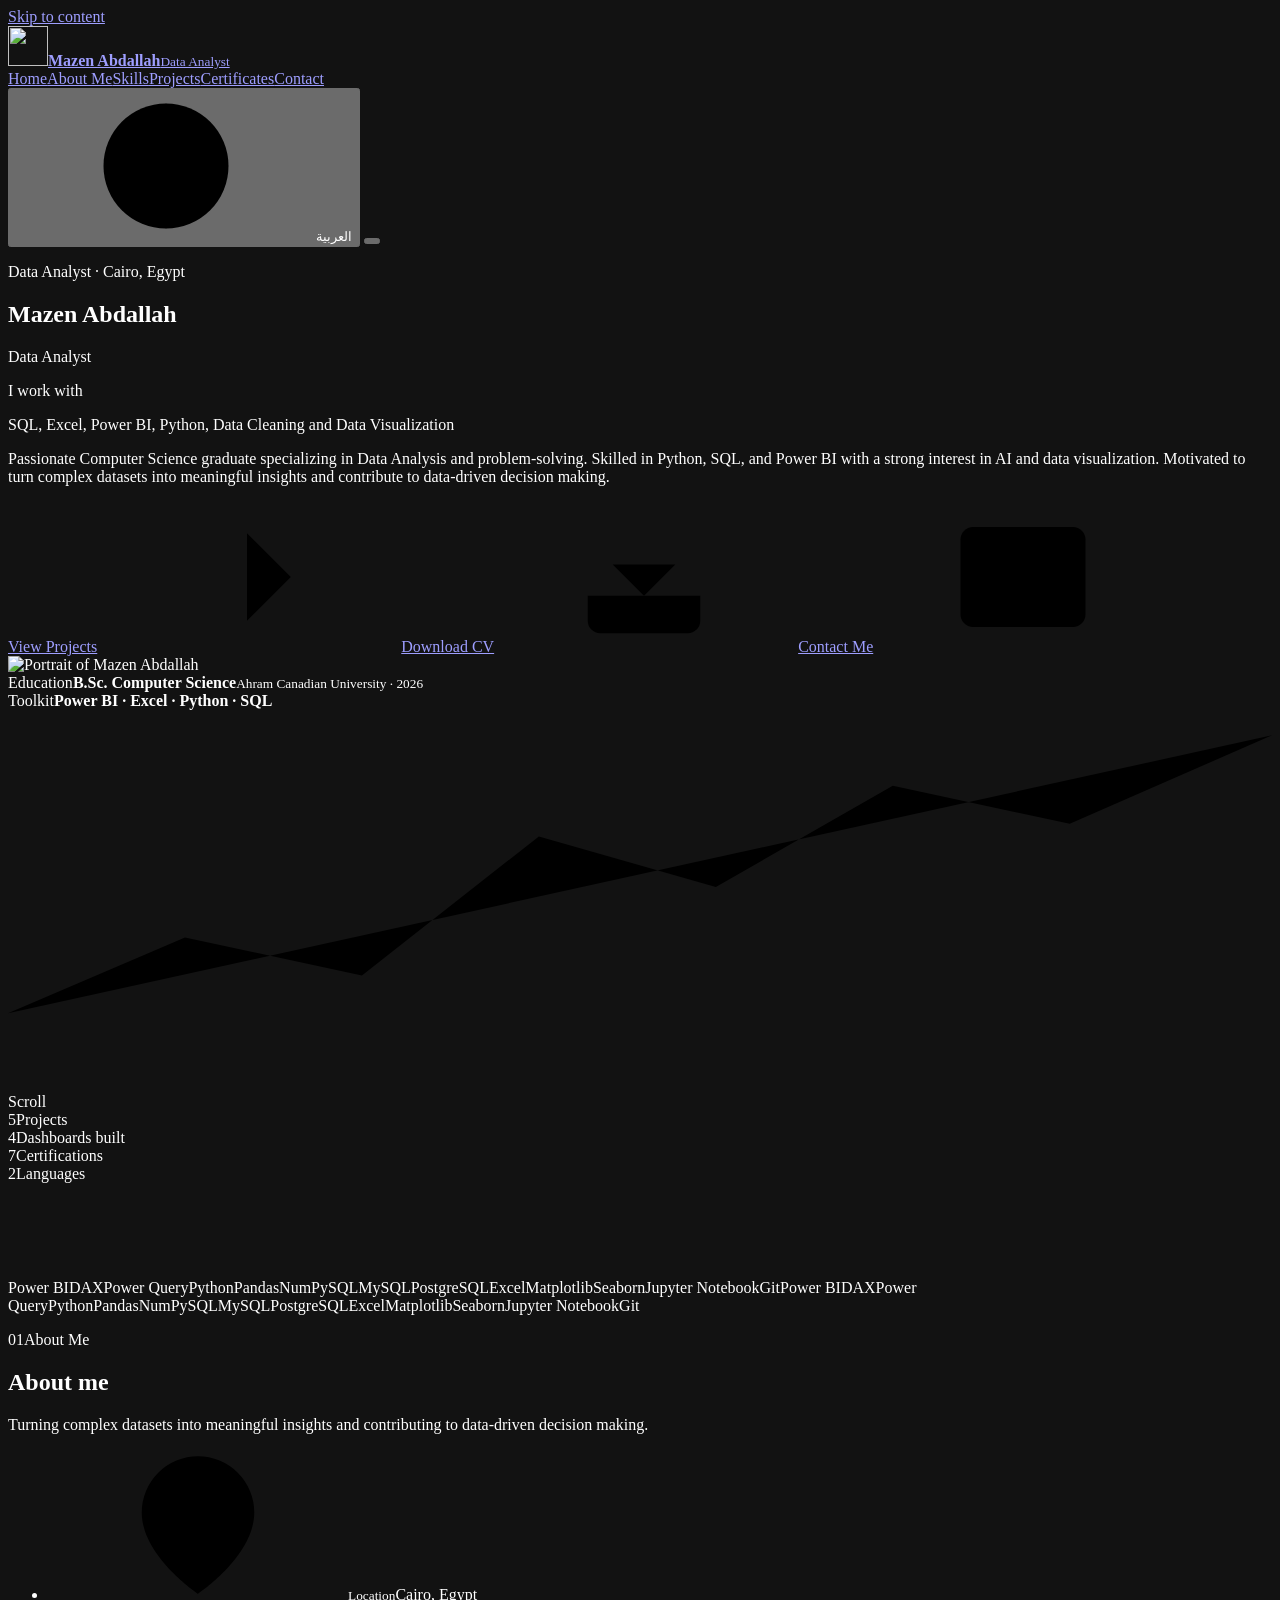
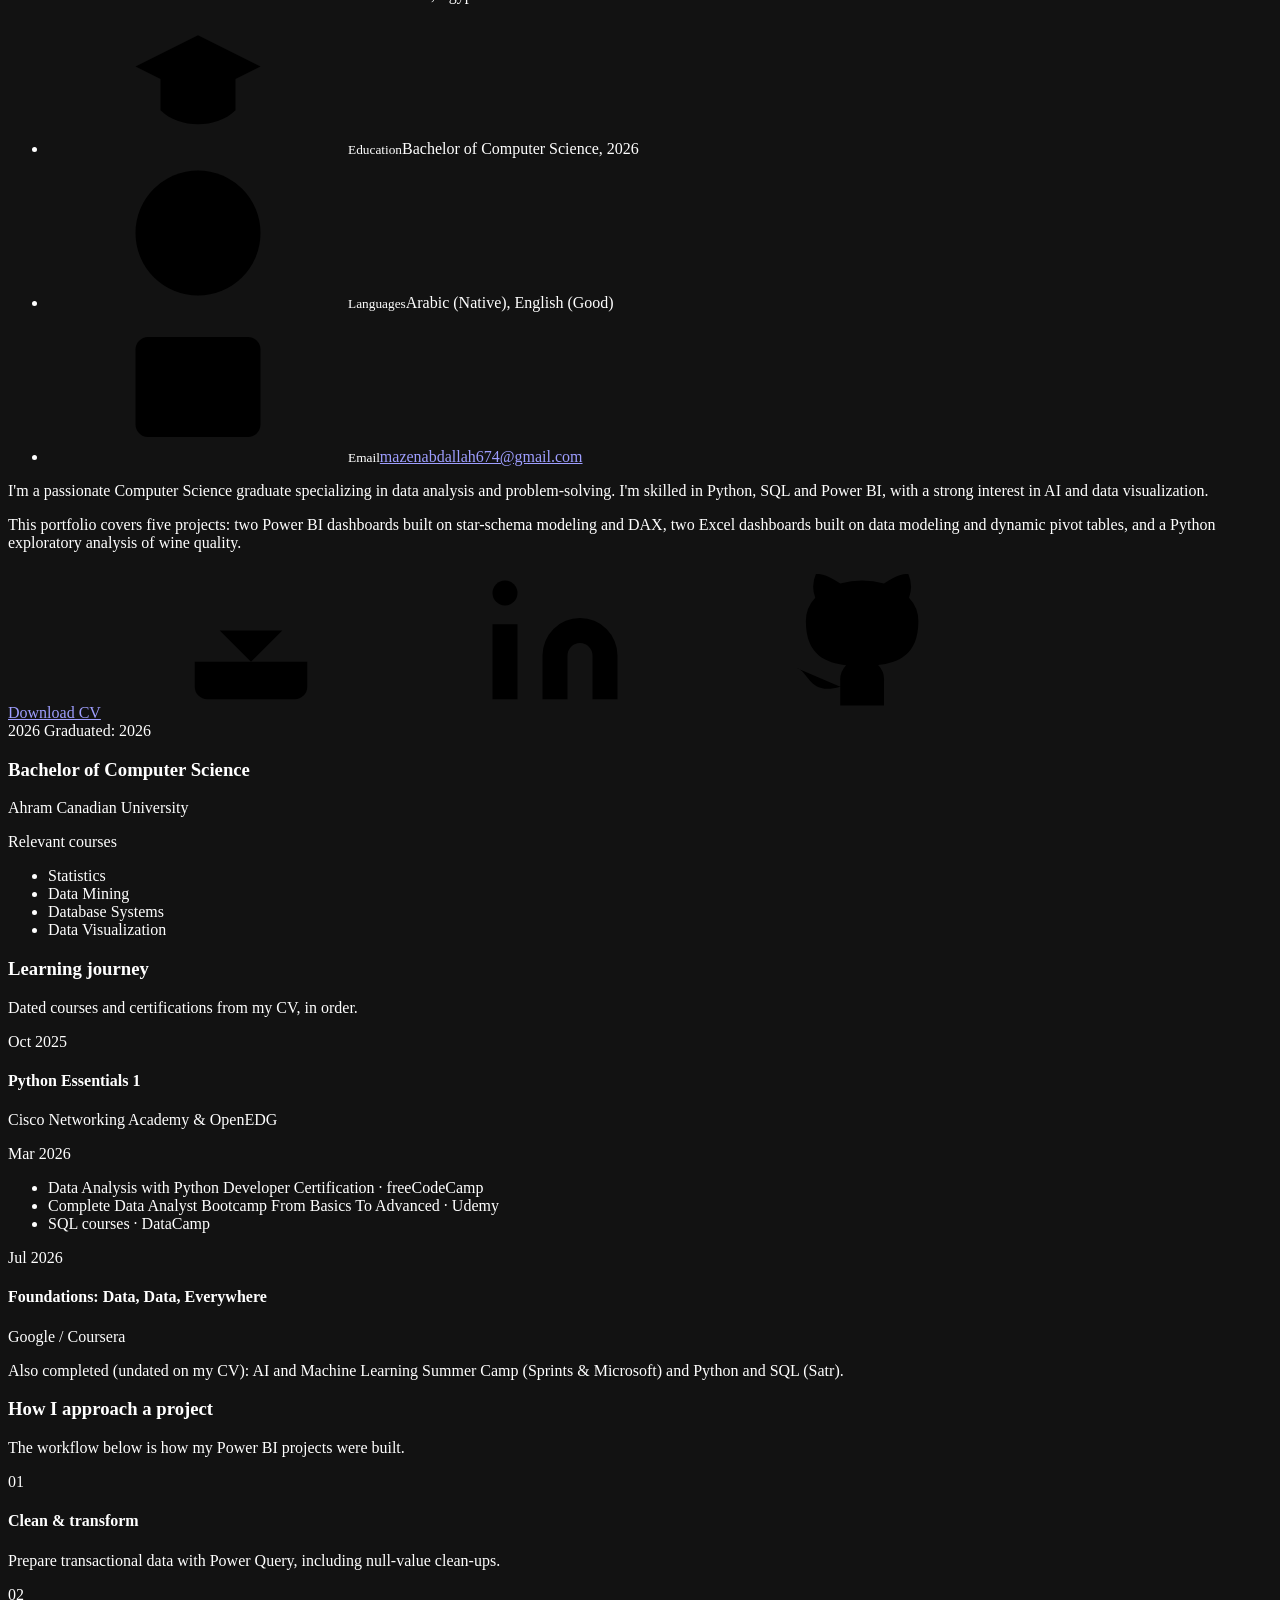
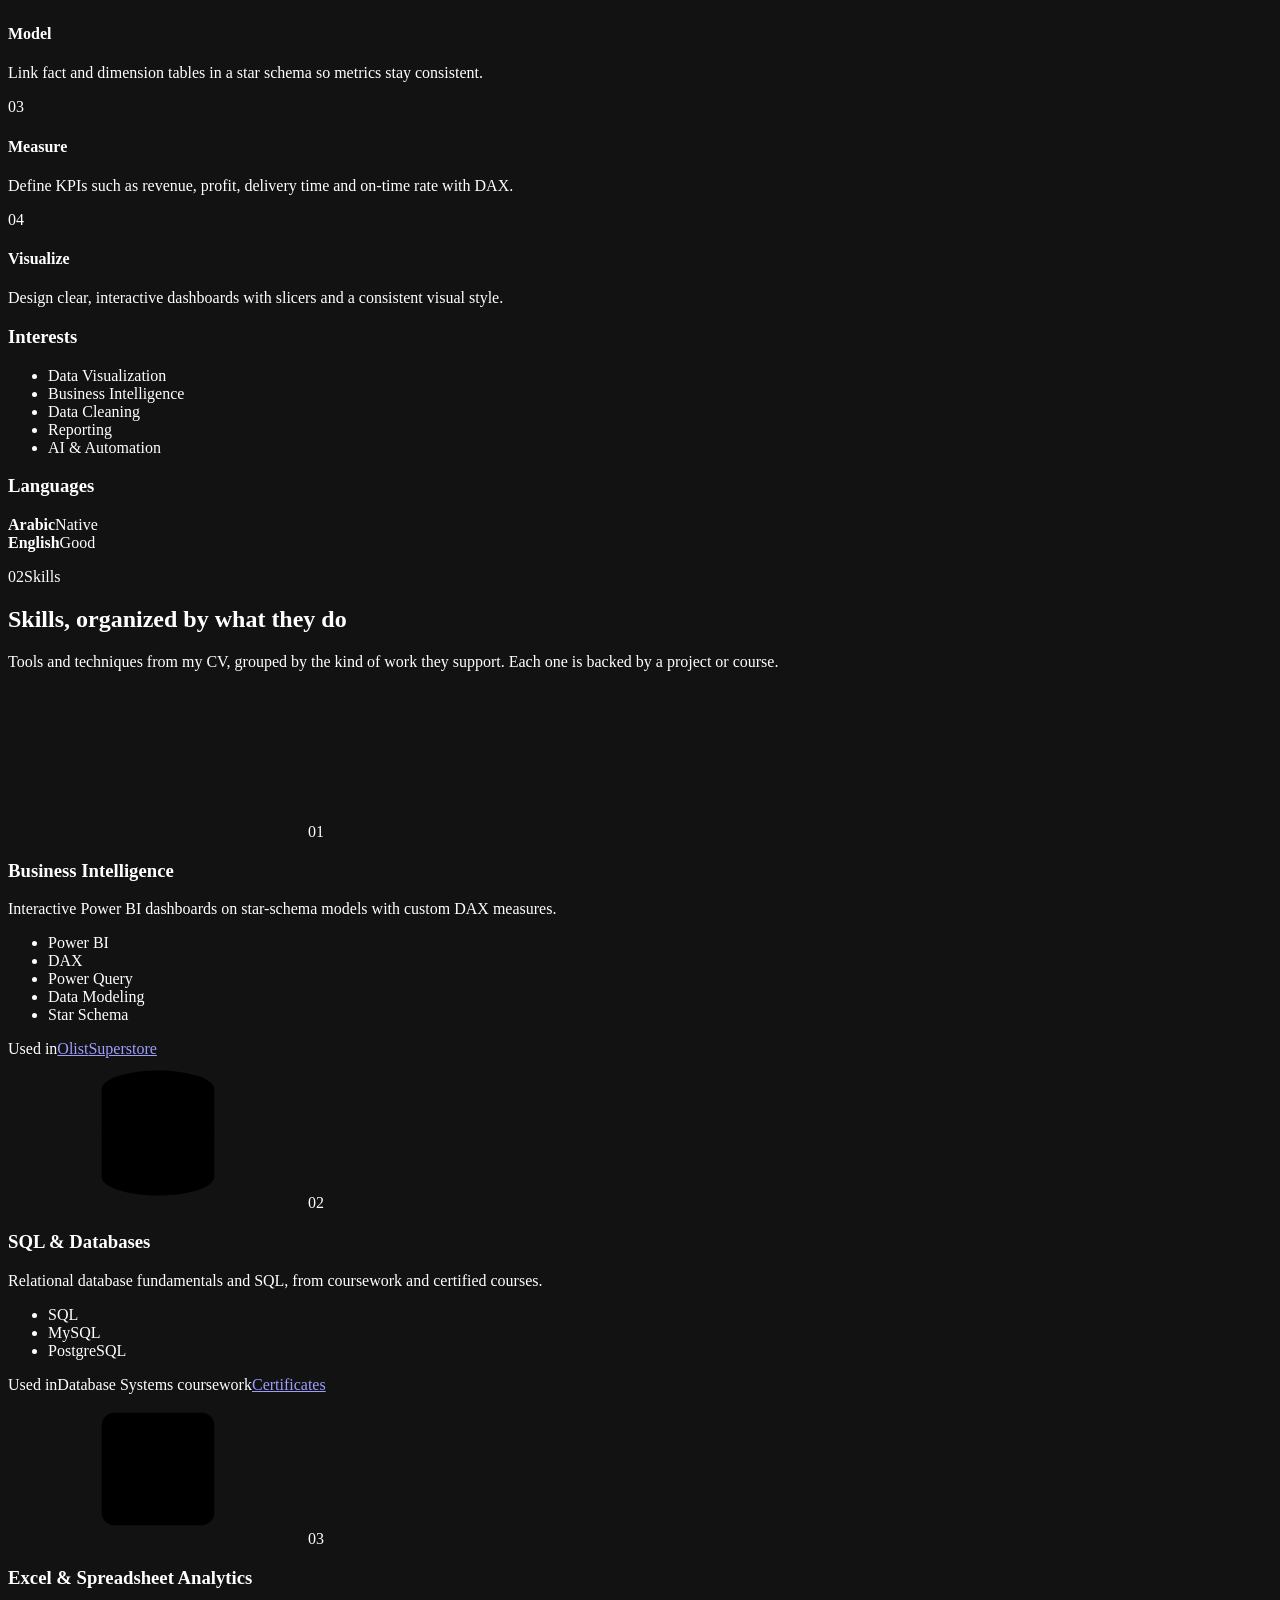
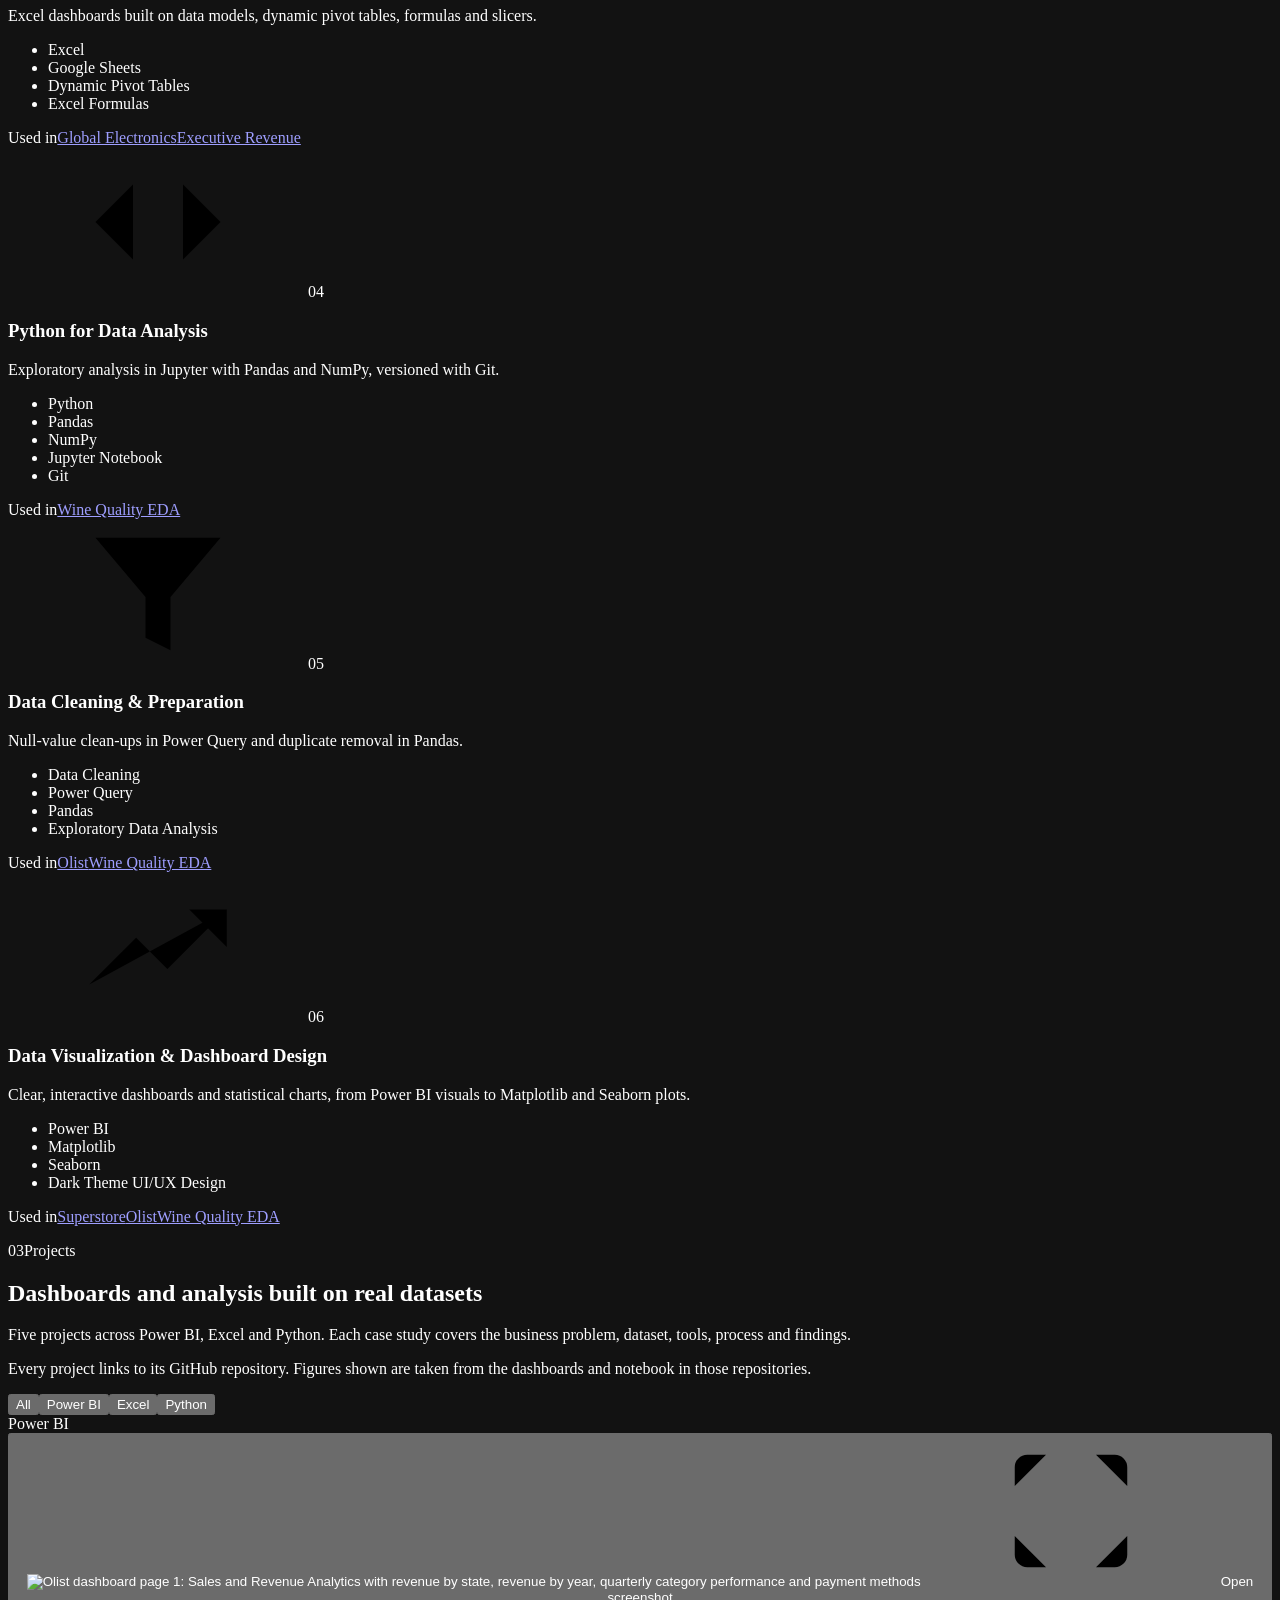
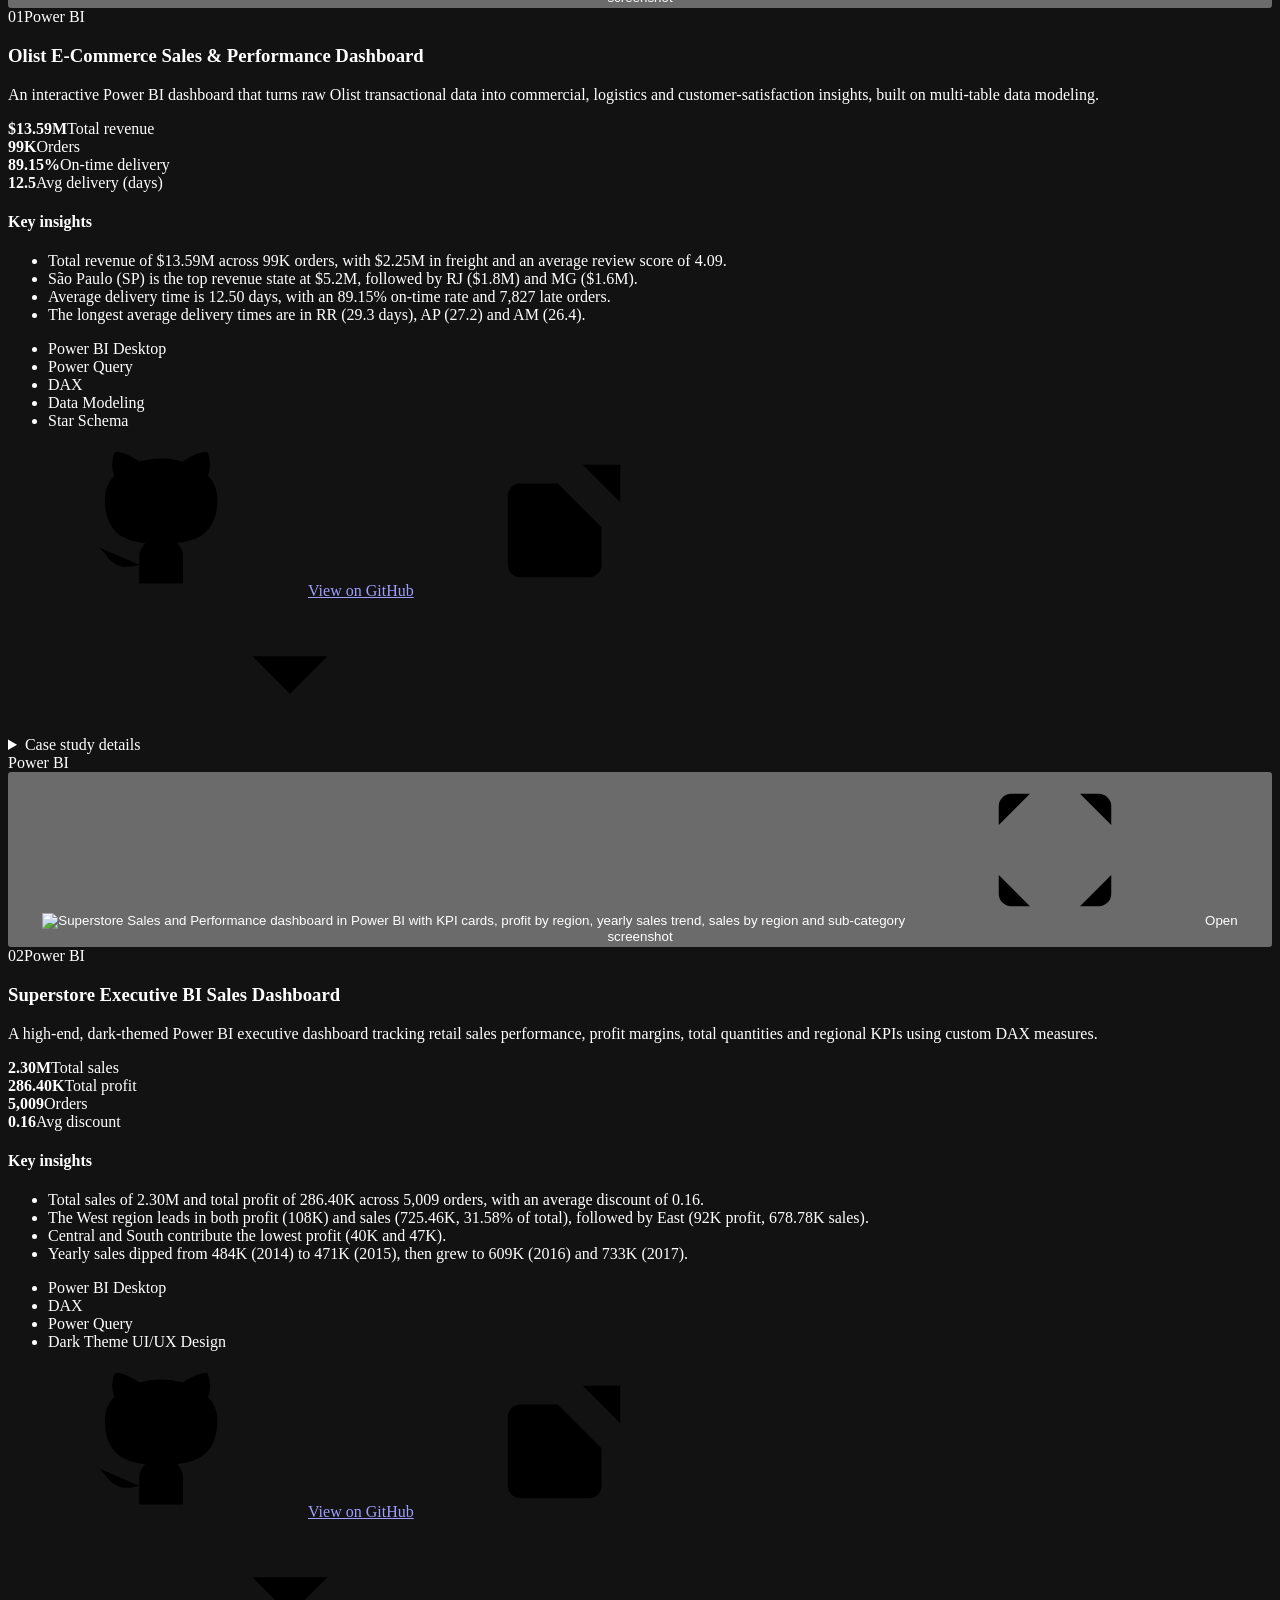
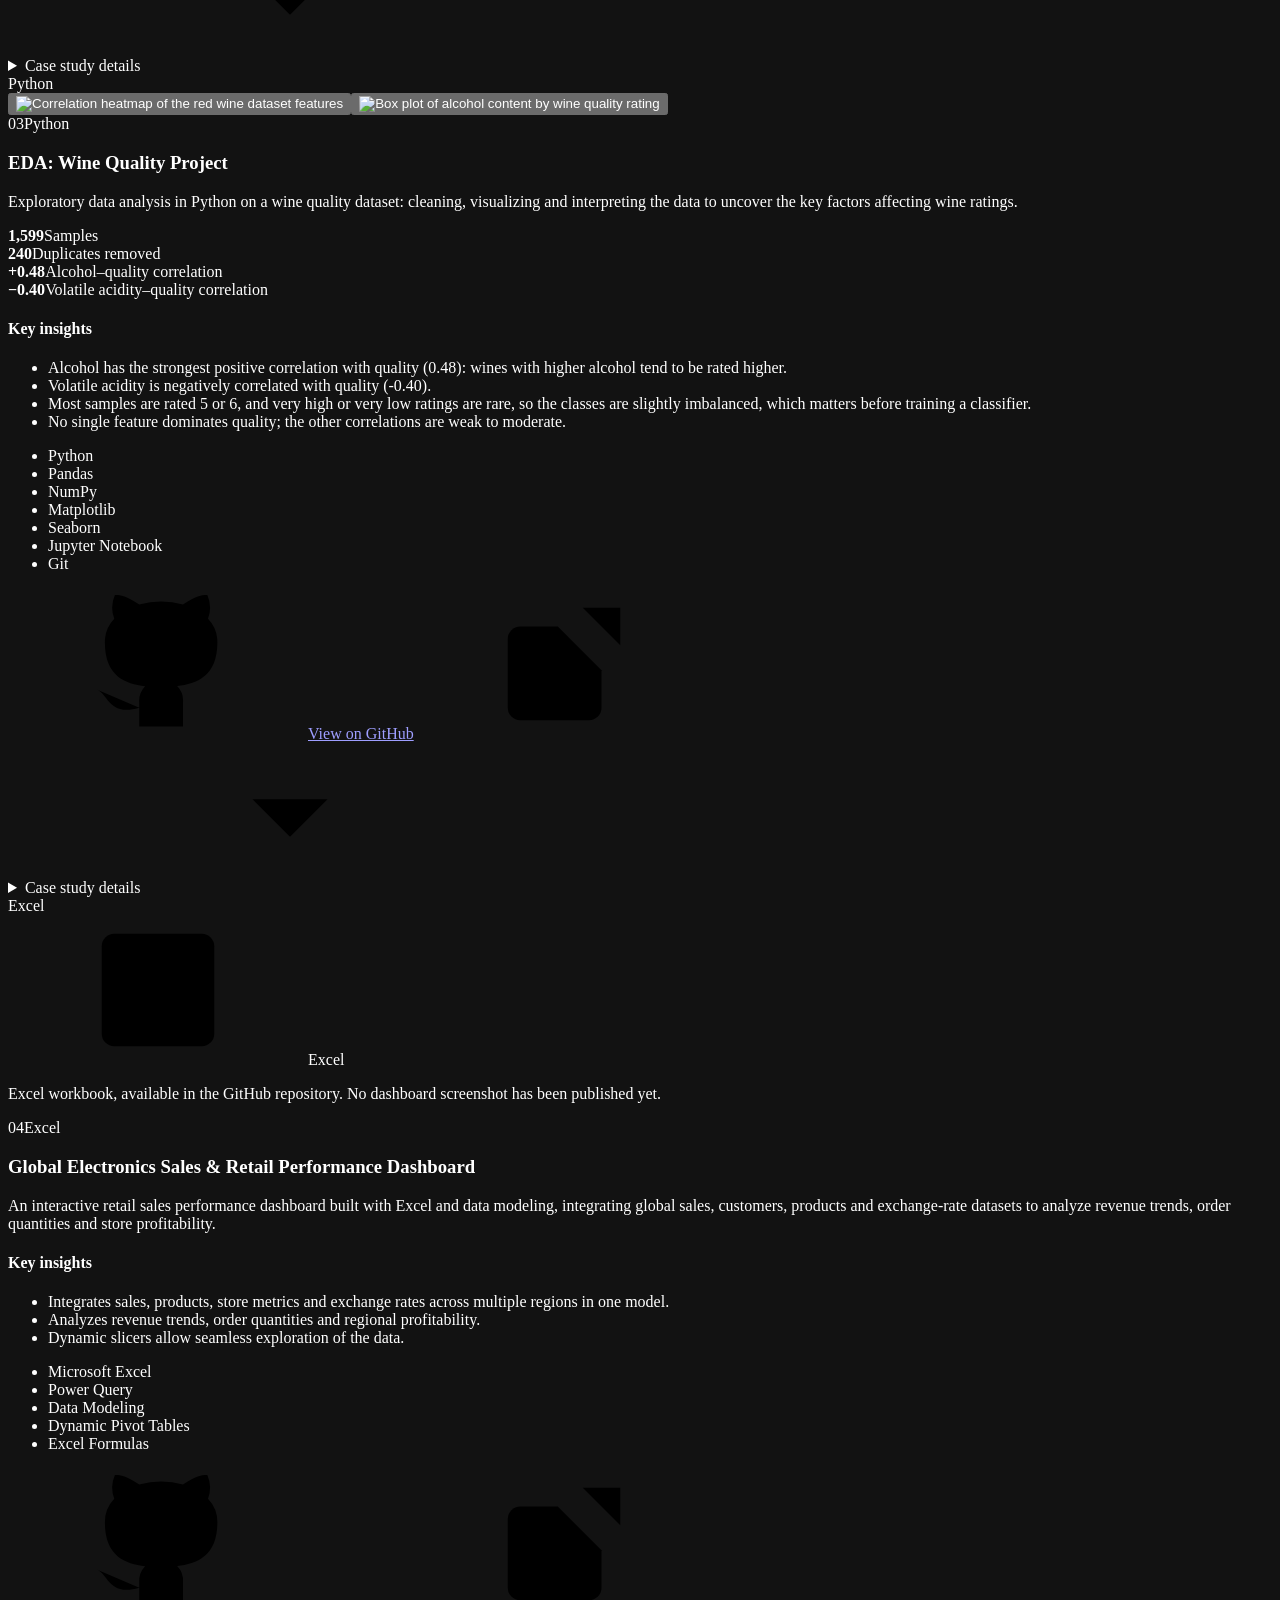
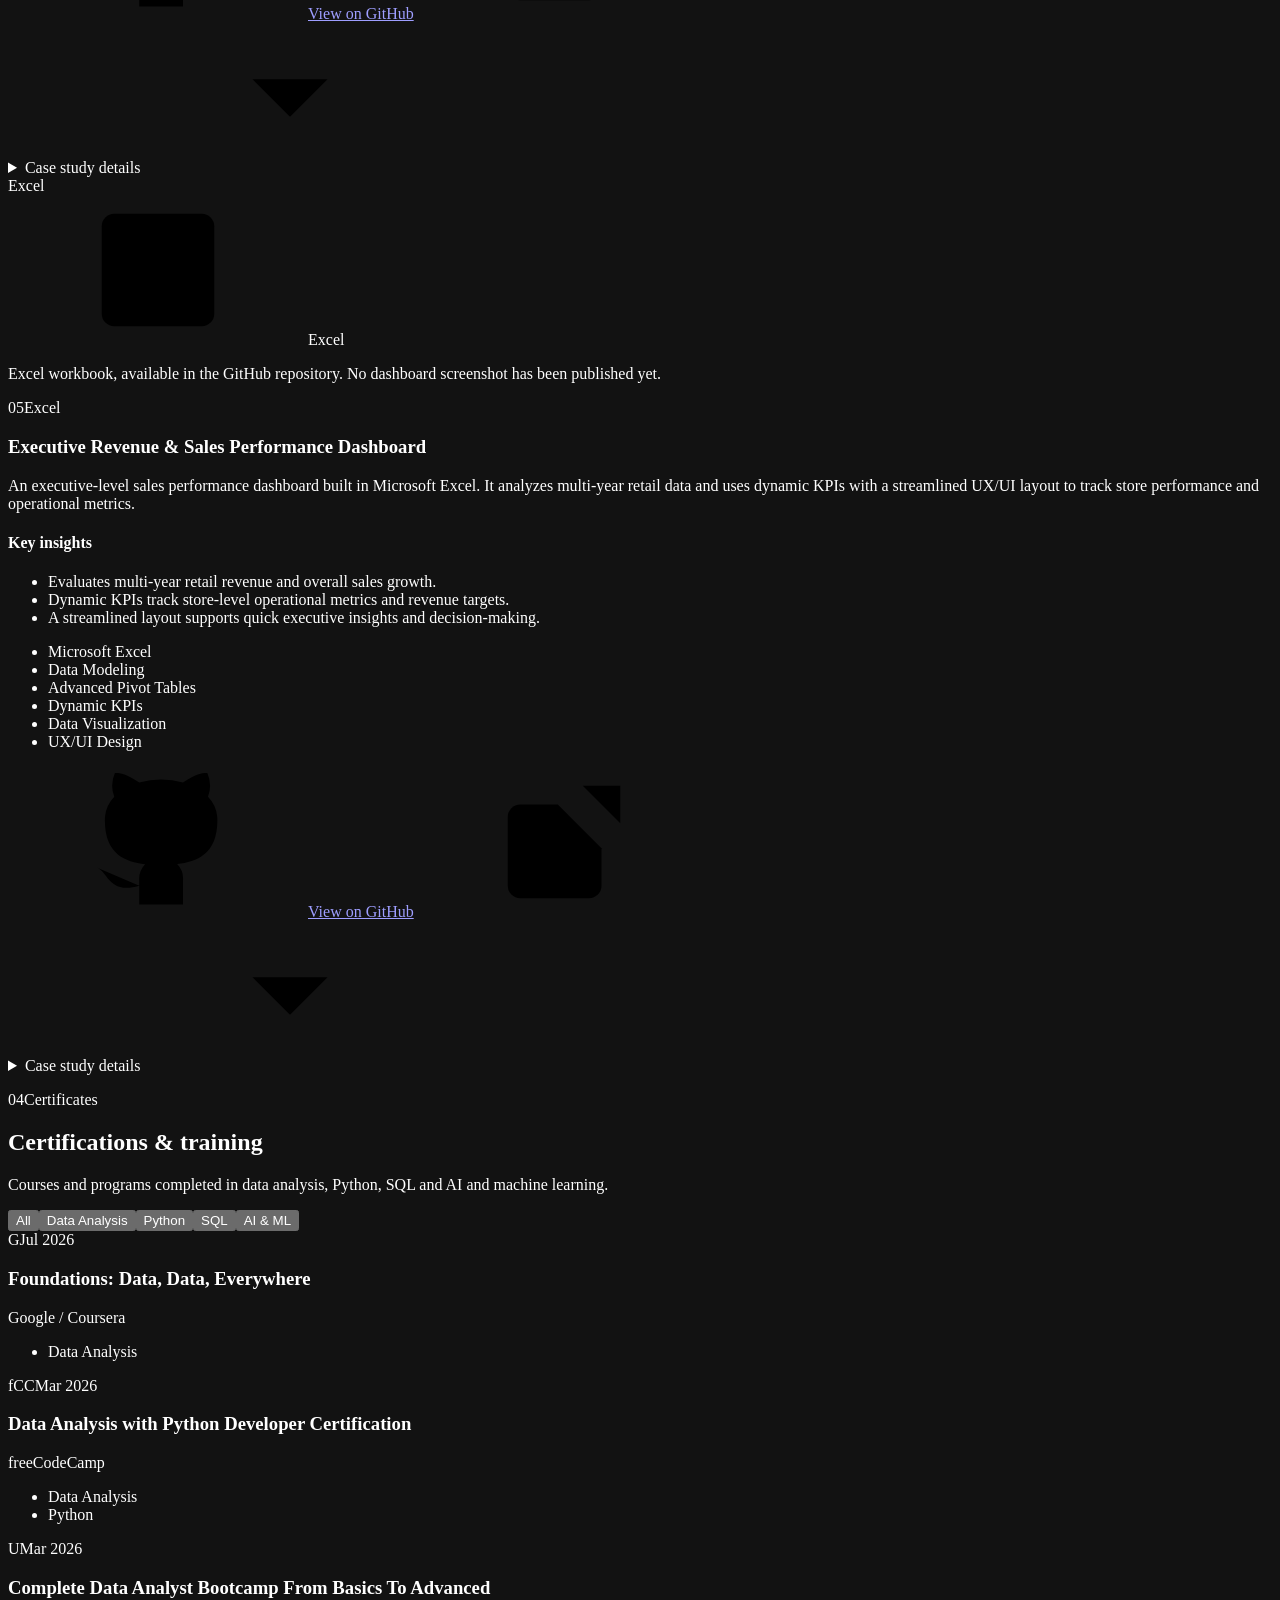
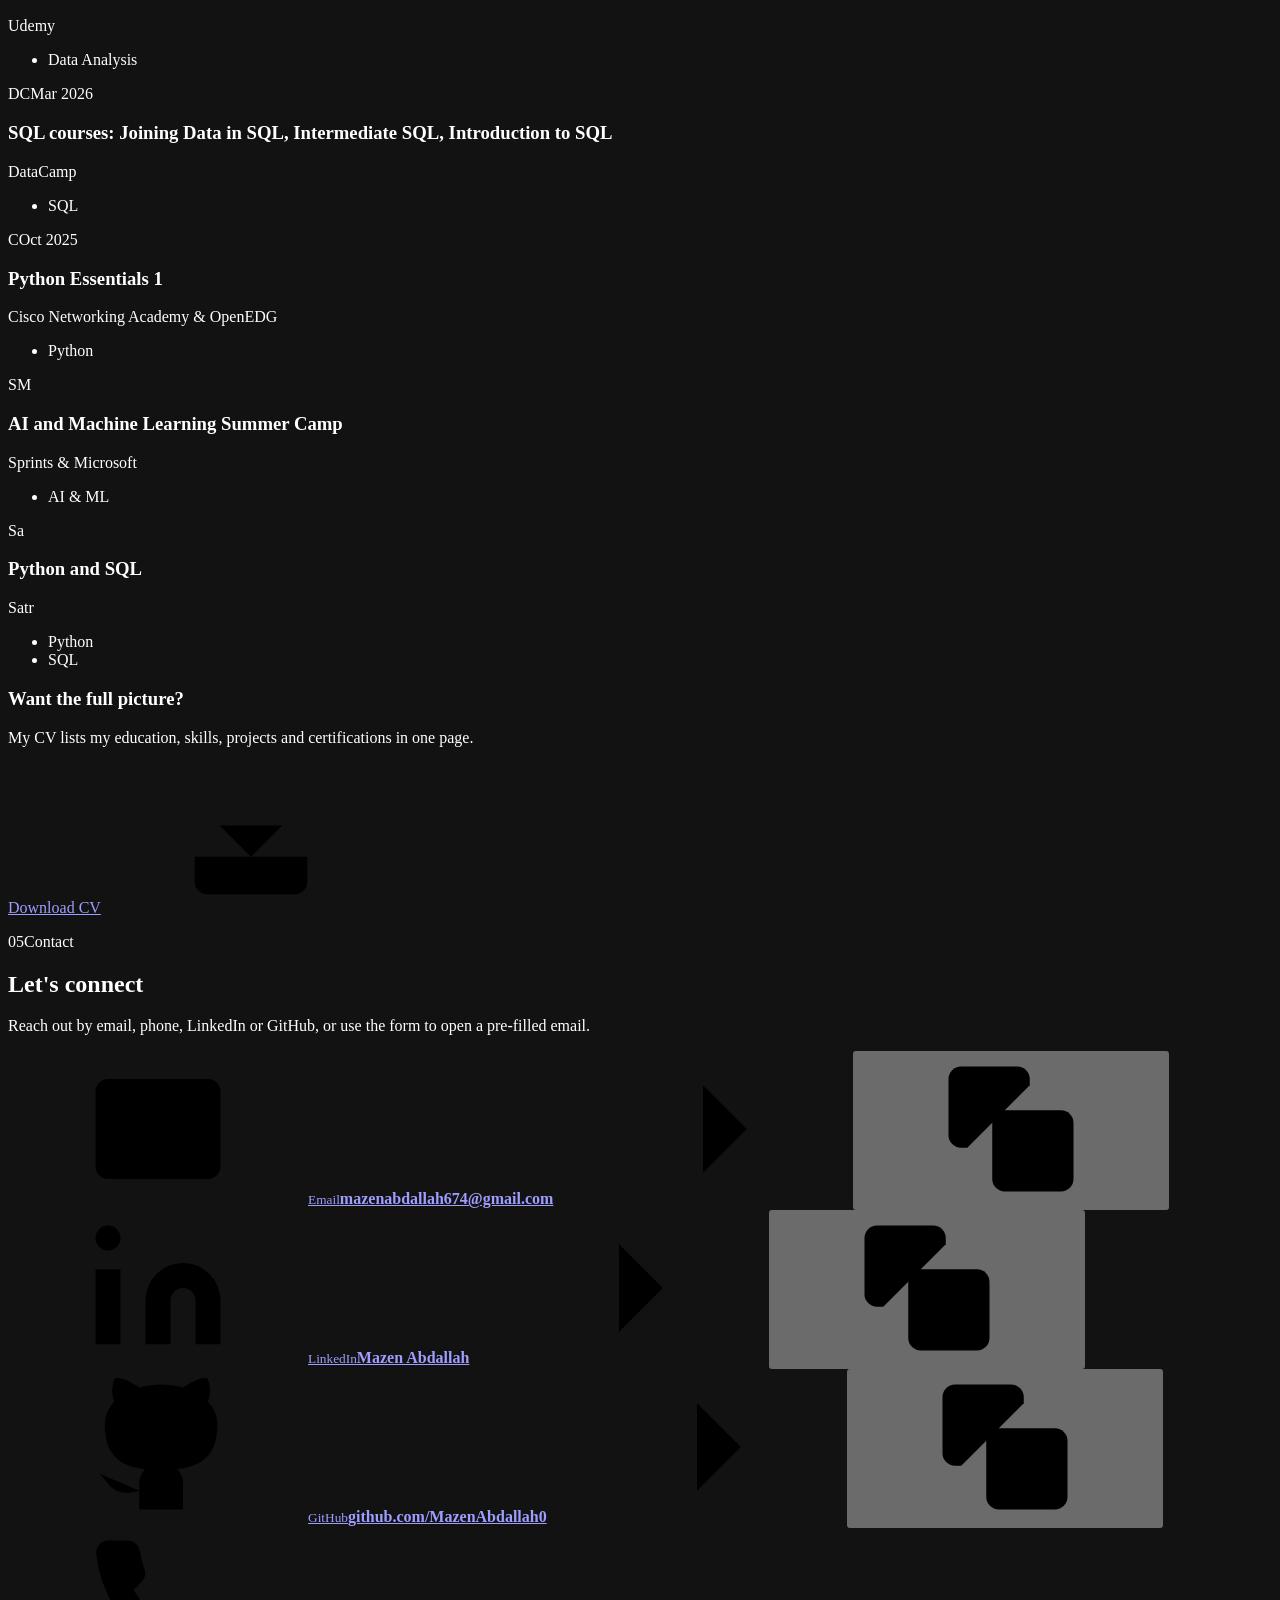
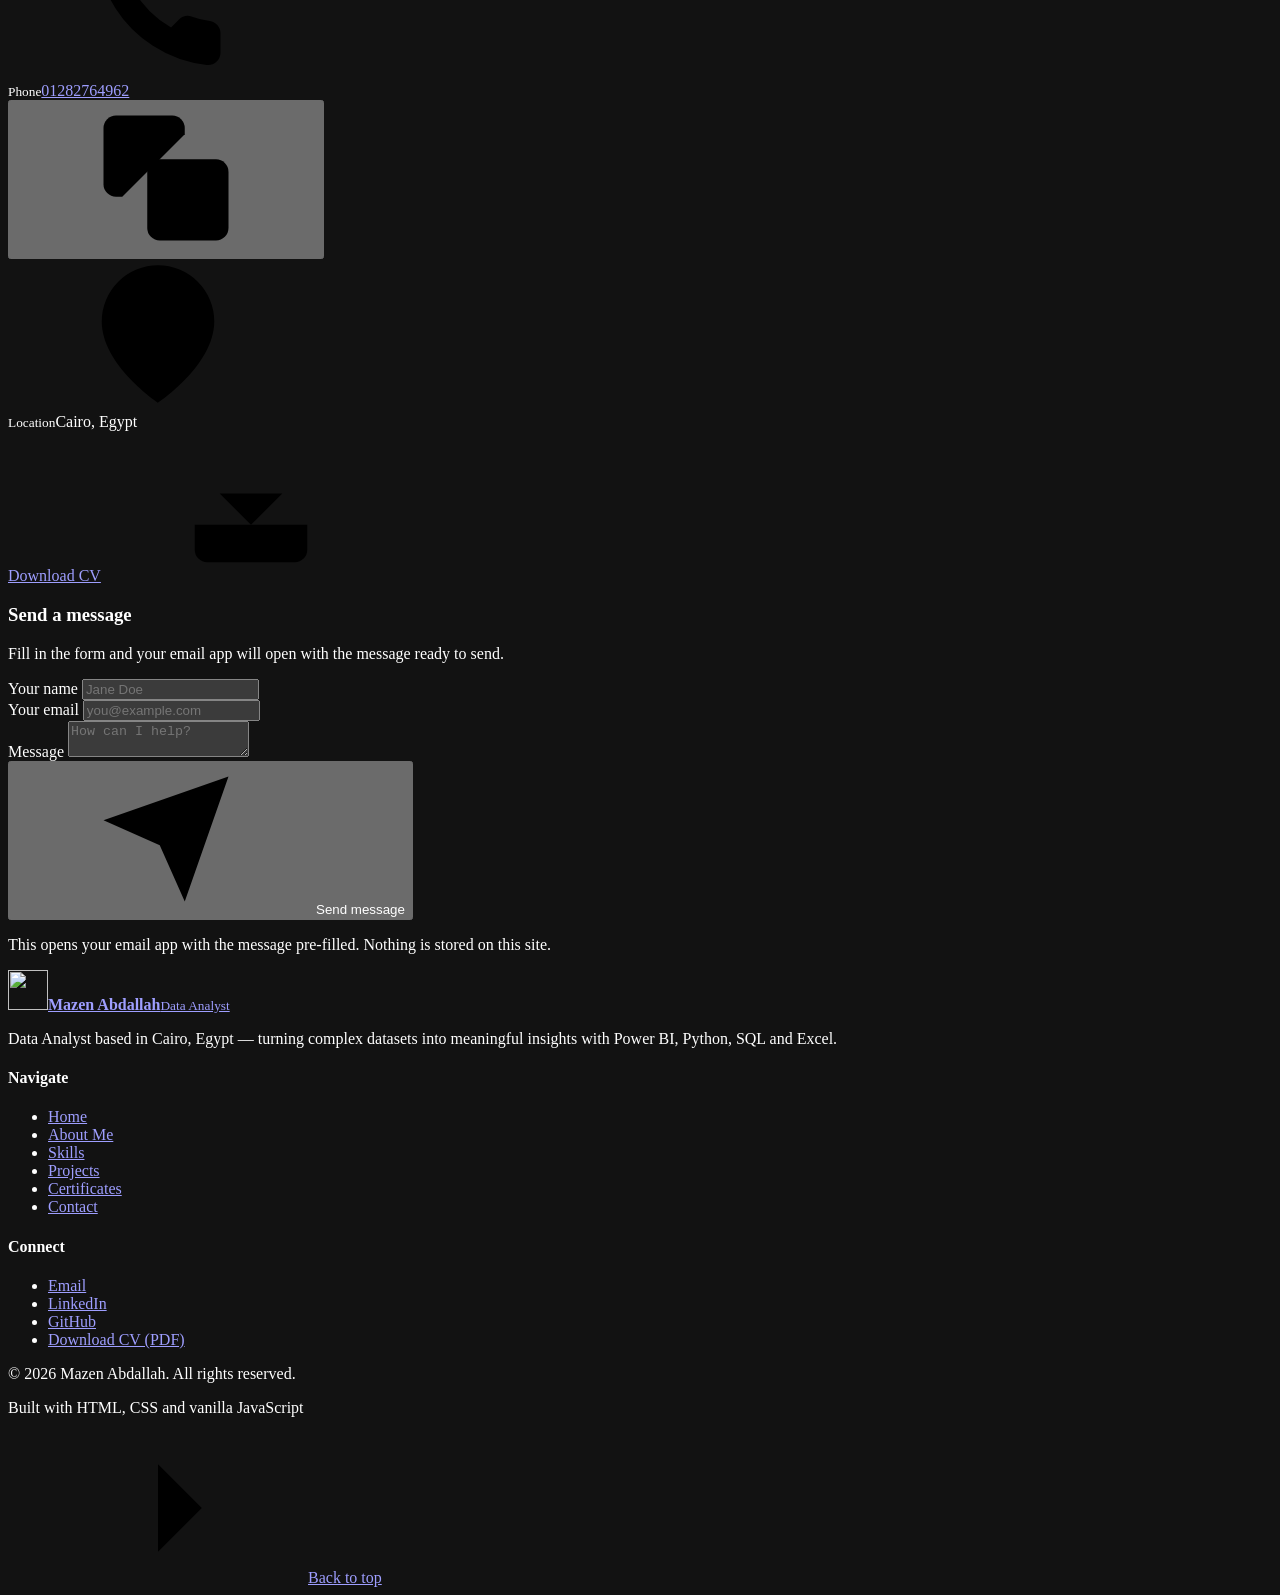
==== index.html @ 60b540ba "Add files via upload" ====
<!doctype html>
<html lang="en" dir="ltr">
<head>
<meta charset="utf-8">
<meta name="viewport" content="width=device-width, initial-scale=1">
<title data-i18n="meta.title">Mazen Abdallah | Data Analyst</title>
<meta name="description" content="Portfolio of Mazen Abdallah, Data Analyst and Computer Science graduate in Cairo, Egypt: Power BI, Excel and Python dashboards, SQL and data analysis." data-i18n-attr="content:meta.desc">
<meta name="author" content="Mazen Abdallah">
<meta name="theme-color" content="#03050a">
<meta name="color-scheme" content="dark">
<meta property="og:type" content="website">
<meta property="og:site_name" content="Mazen Abdallah">
<meta property="og:title" content="Mazen Abdallah | Data Analyst" data-i18n-attr="content:meta.title">
<meta property="og:description" content="Portfolio of Mazen Abdallah, Data Analyst and Computer Science graduate in Cairo, Egypt: Power BI, Excel and Python dashboards, SQL and data analysis." data-i18n-attr="content:meta.desc">
<link rel="icon" href="assets/favicon.svg" type="image/svg+xml">
<link rel="preconnect" href="https://fonts.googleapis.com">
<link rel="preconnect" href="https://fonts.gstatic.com" crossorigin>
<link rel="stylesheet" href="https://fonts.googleapis.com/css2?family=IBM+Plex+Sans+Arabic:wght@400;500;600&amp;family=Inter:wght@400;500;600&amp;family=Sora:wght@500;600;700&amp;display=swap">
<link rel="stylesheet" href="css/tokens.css">
<link rel="stylesheet" href="css/base.css">
<link rel="stylesheet" href="css/layout.css">
<link rel="stylesheet" href="css/components.css">
<link rel="stylesheet" href="css/sections.css">
<link rel="stylesheet" href="css/gallery.css">
<link rel="stylesheet" href="css/rtl.css">
<script>(function(){var d=document.documentElement;d.classList.add("js");try{var l=new URLSearchParams(location.search).get("lang")||localStorage.getItem("portfolio-lang");if(l==="ar"){d.lang="ar";d.dir="rtl";}}catch(e){}})();</script>
<script type="application/ld+json">
{"@context":"https://schema.org","@type":"Person","name":"Mazen Abdallah","jobTitle":"Data Analyst","email":"mailto:mazenabdallah674@gmail.com","address":{"@type":"PostalAddress","addressLocality":"Cairo","addressCountry":"EG"},"alumniOf":{"@type":"CollegeOrUniversity","name":"Ahram Canadian University"},"knowsAbout":["Data Analysis","Power BI","Python","SQL","Excel","Data Visualization"],"sameAs":["https://www.linkedin.com/in/mazen-abdallah-8445172a8/","https://github.com/MazenAbdallah0"]}
</script>
</head>
<body>
<svg width="0" height="0" style="position:absolute" aria-hidden="true" focusable="false"><defs>
<linearGradient id="spark" x1="0" y1="0" x2="1" y2="0"><stop offset="0" stop-color="#2563ff"/><stop offset="1" stop-color="#22d3ee"/></linearGradient>
<symbol id="i-arrow" viewBox="0 0 24 24"><line x1="5" y1="12" x2="19" y2="12"/><polyline points="12 5 19 12 12 19"/></symbol>
<symbol id="i-download" viewBox="0 0 24 24"><path d="M21 15v4a2 2 0 0 1-2 2H5a2 2 0 0 1-2-2v-4"/><polyline points="7 10 12 15 17 10"/><line x1="12" y1="15" x2="12" y2="3"/></symbol>
<symbol id="i-mail" viewBox="0 0 24 24"><path d="M4 4h16c1.1 0 2 .9 2 2v12c0 1.1-.9 2-2 2H4c-1.1 0-2-.9-2-2V6c0-1.1.9-2 2-2z"/><polyline points="22,6 12,13 2,6"/></symbol>
<symbol id="i-phone" viewBox="0 0 24 24"><path d="M22 16.92v3a2 2 0 0 1-2.18 2 19.79 19.79 0 0 1-8.63-3.07 19.5 19.5 0 0 1-6-6 19.79 19.79 0 0 1-3.07-8.67A2 2 0 0 1 4.11 2h3a2 2 0 0 1 2 1.72 12.84 12.84 0 0 0 .7 2.81 2 2 0 0 1-.45 2.11L8.09 9.91a16 16 0 0 0 6 6l1.27-1.27a2 2 0 0 1 2.11-.45 12.84 12.84 0 0 0 2.81.7A2 2 0 0 1 22 16.92z"/></symbol>
<symbol id="i-pin" viewBox="0 0 24 24"><path d="M21 10c0 7-9 13-9 13s-9-6-9-13a9 9 0 0 1 18 0z"/><circle cx="12" cy="10" r="3"/></symbol>
<symbol id="i-linkedin" viewBox="0 0 24 24"><path d="M16 8a6 6 0 0 1 6 6v7h-4v-7a2 2 0 0 0-2-2 2 2 0 0 0-2 2v7h-4v-7a6 6 0 0 1 6-6z"/><rect x="2" y="9" width="4" height="12"/><circle cx="4" cy="4" r="2"/></symbol>
<symbol id="i-github" viewBox="0 0 24 24"><path d="M9 19c-5 1.5-5-2.5-7-3m14 6v-3.87a3.37 3.37 0 0 0-.94-2.61c3.14-.35 6.44-1.54 6.44-7A5.44 5.44 0 0 0 20 4.77 5.07 5.07 0 0 0 19.91 1S18.73.65 16 2.48a13.38 13.38 0 0 0-7 0C6.27.65 5.09 1 5.09 1A5.07 5.07 0 0 0 5 4.77a5.44 5.44 0 0 0-1.5 3.78c0 5.42 3.3 6.61 6.44 7A3.37 3.37 0 0 0 9 18.13V22"/></symbol>
<symbol id="i-globe" viewBox="0 0 24 24"><circle cx="12" cy="12" r="10"/><line x1="2" y1="12" x2="22" y2="12"/><path d="M12 2a15.3 15.3 0 0 1 4 10 15.3 15.3 0 0 1-4 10 15.3 15.3 0 0 1-4-10 15.3 15.3 0 0 1 4-10z"/></symbol>
<symbol id="i-copy" viewBox="0 0 24 24"><rect x="9" y="9" width="13" height="13" rx="2" ry="2"/><path d="M5 15H4a2 2 0 0 1-2-2V4a2 2 0 0 1 2-2h9a2 2 0 0 1 2 2v1"/></symbol>
<symbol id="i-database" viewBox="0 0 24 24"><ellipse cx="12" cy="5" rx="9" ry="3"/><path d="M21 12c0 1.66-4 3-9 3s-9-1.34-9-3"/><path d="M3 5v14c0 1.66 4 3 9 3s9-1.34 9-3V5"/></symbol>
<symbol id="i-code" viewBox="0 0 24 24"><polyline points="16 18 22 12 16 6"/><polyline points="8 6 2 12 8 18"/></symbol>
<symbol id="i-grid" viewBox="0 0 24 24"><rect x="3" y="3" width="18" height="18" rx="2"/><line x1="3" y1="9" x2="21" y2="9"/><line x1="3" y1="15" x2="21" y2="15"/><line x1="9" y1="3" x2="9" y2="21"/></symbol>
<symbol id="i-filter" viewBox="0 0 24 24"><polygon points="22 3 2 3 10 12.46 10 19 14 21 14 12.46 22 3"/></symbol>
<symbol id="i-cap" viewBox="0 0 24 24"><path d="M22 10L12 5 2 10l10 5 10-5z"/><path d="M6 12v5c3 3 9 3 12 0v-5"/></symbol>
<symbol id="i-external" viewBox="0 0 24 24"><path d="M18 13v6a2 2 0 0 1-2 2H5a2 2 0 0 1-2-2V8a2 2 0 0 1 2-2h6"/><polyline points="15 3 21 3 21 9"/><line x1="10" y1="14" x2="21" y2="3"/></symbol>
<symbol id="i-send" viewBox="0 0 24 24"><line x1="22" y1="2" x2="11" y2="13"/><polygon points="22 2 15 22 11 13 2 9 22 2"/></symbol>
<symbol id="i-expand" viewBox="0 0 24 24"><path d="M8 3H5a2 2 0 0 0-2 2v3m18 0V5a2 2 0 0 0-2-2h-3m0 18h3a2 2 0 0 0 2-2v-3M3 16v3a2 2 0 0 0 2 2h3"/></symbol>
<symbol id="i-x" viewBox="0 0 24 24"><line x1="18" y1="6" x2="6" y2="18"/><line x1="6" y1="6" x2="18" y2="18"/></symbol>
<symbol id="i-chev-left" viewBox="0 0 24 24"><polyline points="15 18 9 12 15 6"/></symbol>
<symbol id="i-chev-right" viewBox="0 0 24 24"><polyline points="9 18 15 12 9 6"/></symbol>
<symbol id="i-chev-down" viewBox="0 0 24 24"><polyline points="6 9 12 15 18 9"/></symbol>
<symbol id="i-trend" viewBox="0 0 24 24"><polyline points="23 6 13.5 15.5 8.5 10.5 1 18"/><polyline points="17 6 23 6 23 12"/></symbol>
<symbol id="i-chart" viewBox="0 0 24 24"><line x1="18" y1="20" x2="18" y2="10"/><line x1="12" y1="20" x2="12" y2="4"/><line x1="6" y1="20" x2="6" y2="14"/></symbol>
</defs></svg>
<a class="skip-link" href="#main" data-i18n="skip">Skip to content</a>
<div class="scroll-progress" aria-hidden="true"></div>
<header class="site-header">
  <div class="container nav">
    <a class="brand" href="#home" aria-label="Mazen Abdallah, back to top" data-i18n-attr="aria-label:brand.home"><img class="brand-avatar" src="assets/img/profile/mazen-abdallah-320.webp" width="40" height="40" alt="" decoding="async"><span class="brand-text"><strong class="brand-name" data-i18n="brand.name">Mazen Abdallah</strong><small class="brand-role" data-i18n="brand.role">Data Analyst</small></span></a>
    <nav id="nav-links" class="nav-links" aria-label="Main navigation" data-i18n-attr="aria-label:nav.aria">
      <span class="nav-ind" aria-hidden="true"></span>
      <a href="#home"><span data-i18n="nav.home">Home</span></a><a href="#about"><span data-i18n="nav.about">About Me</span></a><a href="#skills"><span data-i18n="nav.skills">Skills</span></a><a href="#projects"><span data-i18n="nav.projects">Projects</span></a><a href="#certificates"><span data-i18n="nav.certs">Certificates</span></a><a href="#contact"><span data-i18n="nav.contact">Contact</span></a>
    </nav>
    <div class="nav-actions">
      <button type="button" class="lang-switch" data-lang-toggle aria-label="Switch language to Arabic" data-i18n-attr="aria-label:lang.aria"><svg class="ico" aria-hidden="true" focusable="false"><use href="#i-globe"/></svg><span data-i18n="lang.label">العربية</span></button>
      <button type="button" class="nav-toggle" aria-expanded="false" aria-controls="nav-links" aria-label="Toggle menu" data-i18n-attr="aria-label:menu.aria"><span></span></button>
    </div>
  </div>
</header>
<main id="main">
<section class="hero" id="home">
  <div class="container hero-grid">
    <div class="hero-copy">
      <p class="hero-eyebrow mono reveal"><span class="pulse" aria-hidden="true"></span><span data-i18n="hero.eyebrow">Data Analyst · Cairo, Egypt</span></p>
      <h1 class="hero-title reveal" style="--d:.06s"><span class="l1" data-i18n="hero.name1">Mazen</span> <span class="l2" data-i18n="hero.name2">Abdallah</span></h1>
      <p class="hero-role reveal" style="--d:.12s" data-i18n="hero.role">Data Analyst</p>
      <p class="typed-line reveal" style="--d:.18s"><span data-i18n="hero.works">I work with</span><span><span class="typed" data-typed></span><span class="caret" aria-hidden="true"></span></span></p>
      <span class="sr-only" data-i18n="typed.static">SQL, Excel, Power BI, Python, Data Cleaning and Data Visualization</span>
      <p class="hero-intro reveal" style="--d:.24s" data-i18n="hero.intro">Passionate Computer Science graduate specializing in Data Analysis and problem-solving. Skilled in Python, SQL, and Power BI with a strong interest in AI and data visualization. Motivated to turn complex datasets into meaningful insights and contribute to data-driven decision making.</p>
      <div class="btn-row hero-cta reveal" style="--d:.3s">
        <a class="btn btn-primary" href="#projects" data-magnetic><span data-i18n="btn.projects">View Projects</span><svg class="ico ico-arrow" aria-hidden="true" focusable="false"><use href="#i-arrow"/></svg></a>
        <a class="btn btn-glass" href="assets/docs/Mazen_Abdallah_CV.pdf" download="Mazen_Abdallah_CV.pdf"><span data-i18n="btn.cv">Download CV</span><svg class="ico" aria-hidden="true" focusable="false"><use href="#i-download"/></svg></a>
        <a class="btn btn-glass" href="#contact" ><span data-i18n="btn.contact">Contact Me</span><svg class="ico" aria-hidden="true" focusable="false"><use href="#i-mail"/></svg></a>
      </div>
    </div>
    <div class="hero-visual reveal" style="--d:.1s" data-tilt="7">
      <div class="portrait">
        <span class="portrait-aura" aria-hidden="true"></span>
        <span class="orbit o1" aria-hidden="true"><i></i></span>
        <span class="orbit o2" aria-hidden="true"><i></i></span>
        <div class="portrait-frame" data-tilt-target>
          <div class="portrait-img"><img src="assets/img/profile/mazen-abdallah-portrait-720.webp" srcset="assets/img/profile/mazen-abdallah-portrait-480.webp 480w, assets/img/profile/mazen-abdallah-portrait-720.webp 720w, assets/img/profile/mazen-abdallah-portrait-960.webp 960w" sizes="(max-width: 980px) min(72vw, 300px), 440px" width="960" height="1280" fetchpriority="high" decoding="async" alt="Portrait of Mazen Abdallah" data-i18n-attr="alt:home.photo.alt"></div>
        </div>
        <div class="float-card fc-edu"><span class="k" data-i18n="hero.card1.k">Education</span><strong data-i18n="hero.card1.t">B.Sc. Computer Science</strong><small data-i18n="hero.card1.d">Ahram Canadian University · 2026</small></div>
        <div class="float-card fc-tools"><span class="k" data-i18n="hero.card2.k">Toolkit</span><strong class="ltr">Power BI · Excel · Python · SQL</strong>
          <svg viewBox="0 0 100 30" preserveAspectRatio="none" aria-hidden="true"><polyline points="0,24 14,18 28,21 42,10 56,14 70,6 84,9 100,2"/></svg></div>
      </div>
    </div>
  </div>
  <div class="scroll-cue mono" aria-hidden="true"><span class="mouse"></span><span data-i18n="hero.scroll">Scroll</span></div>
</section>

<div class="strip-wrap"><div class="container">
  <div class="glass stats-strip reveal">
    <div class="stat"><span class="stat-num" data-count="5">5</span><span class="stat-label" data-i18n="home.stat.projects">Projects</span></div>
    <div class="stat"><span class="stat-num" data-count="4">4</span><span class="stat-label" data-i18n="home.stat.dashboards">Dashboards built</span></div>
    <div class="stat"><span class="stat-num" data-count="7">7</span><span class="stat-label" data-i18n="home.stat.certs">Certifications</span></div>
    <div class="stat"><span class="stat-num" data-count="2">2</span><span class="stat-label" data-i18n="home.stat.langs">Languages</span></div>
  </div>
</div></div>

<div class="marquee" style="margin-top:clamp(3.5rem,8vw,6rem)" role="group" aria-label="Tools and technologies" data-i18n-attr="aria-label:home.tools.aria">
  <div class="marquee-track"><span class="marquee-item">Power BI</span><span class="marquee-item">DAX</span><span class="marquee-item">Power Query</span><span class="marquee-item">Python</span><span class="marquee-item">Pandas</span><span class="marquee-item">NumPy</span><span class="marquee-item">SQL</span><span class="marquee-item">MySQL</span><span class="marquee-item">PostgreSQL</span><span class="marquee-item">Excel</span><span class="marquee-item">Matplotlib</span><span class="marquee-item">Seaborn</span><span class="marquee-item">Jupyter Notebook</span><span class="marquee-item">Git</span><span class="marquee-item" aria-hidden="true">Power BI</span><span class="marquee-item" aria-hidden="true">DAX</span><span class="marquee-item" aria-hidden="true">Power Query</span><span class="marquee-item" aria-hidden="true">Python</span><span class="marquee-item" aria-hidden="true">Pandas</span><span class="marquee-item" aria-hidden="true">NumPy</span><span class="marquee-item" aria-hidden="true">SQL</span><span class="marquee-item" aria-hidden="true">MySQL</span><span class="marquee-item" aria-hidden="true">PostgreSQL</span><span class="marquee-item" aria-hidden="true">Excel</span><span class="marquee-item" aria-hidden="true">Matplotlib</span><span class="marquee-item" aria-hidden="true">Seaborn</span><span class="marquee-item" aria-hidden="true">Jupyter Notebook</span><span class="marquee-item" aria-hidden="true">Git</span></div>
</div>
<section class="section" id="about">
  <div class="container">
    <div class="sec-head reveal"><p class="sec-no mono"><span>01</span><span data-i18n="nav.about">About Me</span></p><h2 data-i18n="sec.about.title">About me</h2></div>
    <div class="about-top">
      <p class="statement reveal" data-i18n-html="about.statement">Turning complex datasets into <span class="grad">meaningful insights</span> and contributing to data-driven decision making.</p>
      <aside class="about-side reveal" style="--d:.1s">
        <ul class="facts">
          <li><svg class="ico" aria-hidden="true" focusable="false"><use href="#i-pin"/></svg><span><small data-i18n="about.fact.loc">Location</small><span data-i18n="about.fact.loc.v">Cairo, Egypt</span></span></li>
          <li><svg class="ico" aria-hidden="true" focusable="false"><use href="#i-cap"/></svg><span><small data-i18n="about.fact.edu">Education</small><span data-i18n="about.fact.edu.v">Bachelor of Computer Science, 2026</span></span></li>
          <li><svg class="ico" aria-hidden="true" focusable="false"><use href="#i-globe"/></svg><span><small data-i18n="about.fact.lang">Languages</small><span data-i18n="about.fact.lang.v">Arabic (Native), English (Good)</span></span></li>
          <li><svg class="ico" aria-hidden="true" focusable="false"><use href="#i-mail"/></svg><span><small data-i18n="about.fact.mail">Email</small><a class="ltr" href="mailto:mazenabdallah674@gmail.com">mazenabdallah674@gmail.com</a></span></li>
        </ul>
      </aside>
    </div>

    <div class="about-body">
      <div class="story reveal">
        <p data-i18n="about.story.1">I'm a passionate Computer Science graduate specializing in data analysis and problem-solving. I'm skilled in Python, SQL and Power BI, with a strong interest in AI and data visualization.</p>
        <p data-i18n="about.story.3">This portfolio covers five projects: two Power BI dashboards built on star-schema modeling and DAX, two Excel dashboards built on data modeling and dynamic pivot tables, and a Python exploratory analysis of wine quality.</p>
        <div class="btn-row">
          <a class="btn btn-primary" href="assets/docs/Mazen_Abdallah_CV.pdf" download="Mazen_Abdallah_CV.pdf"><span data-i18n="btn.cv">Download CV</span><svg class="ico" aria-hidden="true" focusable="false"><use href="#i-download"/></svg></a>
          <a class="icon-btn" href="https://www.linkedin.com/in/mazen-abdallah-8445172a8/" target="_blank" rel="noopener noreferrer" aria-label="LinkedIn" data-i18n-attr="aria-label:footer.linkedin"><svg class="ico" aria-hidden="true" focusable="false"><use href="#i-linkedin"/></svg></a>
          <a class="icon-btn" href="https://github.com/MazenAbdallah0" target="_blank" rel="noopener noreferrer" aria-label="GitHub" data-i18n-attr="aria-label:footer.github"><svg class="ico" aria-hidden="true" focusable="false"><use href="#i-github"/></svg></a>
        </div>
      </div>
      <div class="glass edu-card reveal" style="--d:.1s">
        <span class="edu-year" aria-hidden="true">2026</span>
        <span class="mono" data-i18n="about.edu.when">Graduated: 2026</span>
        <h3 data-i18n="about.edu.degree">Bachelor of Computer Science</h3>
        <p class="edu-school" data-i18n="about.edu.school">Ahram Canadian University</p>
        <p class="edu-courses" data-i18n="about.edu.courses">Relevant courses</p>
        <ul class="chips"><li class="chip" data-i18n="about.c.stats">Statistics</li><li class="chip" data-i18n="about.c.mining">Data Mining</li><li class="chip" data-i18n="about.c.db">Database Systems</li><li class="chip" data-i18n="about.c.viz">Data Visualization</li></ul>
      </div>
    </div>

    <div class="sub-head reveal"><h3 data-i18n="tl.h">Learning journey</h3><p data-i18n="tl.lead">Dated courses and certifications from my CV, in order.</p></div>
    <div class="tl">
  <div class="tl-item reveal"><span class="tl-node"></span><span class="tl-date mono" data-i18n="tl.1.d">Oct 2025</span><h4 data-i18n="tl.1.t">Python Essentials 1</h4><p class="ltr" data-i18n="tl.1.s">Cisco Networking Academy &amp; OpenEDG</p></div>
  <div class="tl-item reveal" style="--d:.08s"><span class="tl-node"></span><span class="tl-date mono" data-i18n="tl.2.d">Mar 2026</span><ul><li data-i18n="tl.2.a">Data Analysis with Python Developer Certification · freeCodeCamp</li><li data-i18n="tl.2.b">Complete Data Analyst Bootcamp From Basics To Advanced · Udemy</li><li data-i18n="tl.2.c">SQL courses · DataCamp</li></ul></div>
  <div class="tl-item reveal" style="--d:.16s"><span class="tl-node"></span><span class="tl-date mono" data-i18n="tl.3.d">Jul 2026</span><h4 data-i18n="tl.3.t">Foundations: Data, Data, Everywhere</h4><p class="ltr" data-i18n="tl.3.s">Google / Coursera</p></div>
</div>
<p class="tl-also reveal" data-i18n="tl.also">Also completed (undated on my CV): AI and Machine Learning Summer Camp (Sprints &amp; Microsoft) and Python and SQL (Satr).</p>

    <div class="sub-head reveal"><h3 data-i18n="about.proc.h">How I approach a project</h3><p data-i18n="about.proc.lead">The workflow below is how my Power BI projects were built.</p></div>
    <div class="pipeline"><article class="glass pipe reveal" style="--d:0.00s"><span class="pipe-no">01</span><h4 data-i18n="about.proc.1.t">Clean &amp; transform</h4><p data-i18n="about.proc.1.d">Prepare transactional data with Power Query, including null-value clean-ups.</p></article><article class="glass pipe reveal" style="--d:0.07s"><span class="pipe-no">02</span><h4 data-i18n="about.proc.2.t">Model</h4><p data-i18n="about.proc.2.d">Link fact and dimension tables in a star schema so metrics stay consistent.</p></article><article class="glass pipe reveal" style="--d:0.14s"><span class="pipe-no">03</span><h4 data-i18n="about.proc.3.t">Measure</h4><p data-i18n="about.proc.3.d">Define KPIs such as revenue, profit, delivery time and on-time rate with DAX.</p></article><article class="glass pipe reveal" style="--d:0.21s"><span class="pipe-no">04</span><h4 data-i18n="about.proc.4.t">Visualize</h4><p data-i18n="about.proc.4.d">Design clear, interactive dashboards with slicers and a consistent visual style.</p></article></div>

    <div class="about-extra">
      <div class="glass reveal"><h3 data-i18n="about.int.h">Interests</h3><ul class="chips"><li class="chip chip-blue" data-i18n="about.int.1">Data Visualization</li><li class="chip chip-blue" data-i18n="about.int.2">Business Intelligence</li><li class="chip chip-blue" data-i18n="about.int.3">Data Cleaning</li><li class="chip chip-blue" data-i18n="about.int.4">Reporting</li><li class="chip chip-blue" data-i18n="about.int.5">AI &amp; Automation</li></ul></div>
      <div class="glass reveal" style="--d:.08s"><h3 data-i18n="about.lang.h">Languages</h3>
        <div class="lang-grid"><div><strong data-i18n="about.lang.ar">Arabic</strong><span data-i18n="about.lang.ar.l">Native</span></div><div><strong data-i18n="about.lang.en">English</strong><span data-i18n="about.lang.en.l">Good</span></div></div>
      </div>
    </div>
  </div>
</section>
<section class="section charcoal" id="skills">
  <div class="container">
    <div class="sec-head reveal"><p class="sec-no mono"><span>02</span><span data-i18n="nav.skills">Skills</span></p><h2 data-i18n="sec.skills.title">Skills, organized by what they do</h2><p class="lead" data-i18n="sec.skills.lead">Tools and techniques from my CV, grouped by the kind of work they support. Each one is backed by a project or course.</p></div>
    <div class="bento"><article class="glass tile s7 reveal" style="--d:0.00s">
  <div class="tile-top"><span class="tile-icon"><svg class="ico" aria-hidden="true" focusable="false"><use href="#i-chart"/></svg></span><span class="tile-no mono">01</span></div>
  <h3 data-i18n="sk.c1.t">Business Intelligence</h3>
  <p data-i18n="sk.c1.d">Interactive Power BI dashboards on star-schema models with custom DAX measures.</p>
  <ul class="chips"><li class="chip">Power BI</li><li class="chip">DAX</li><li class="chip">Power Query</li><li class="chip">Data Modeling</li><li class="chip">Star Schema</li></ul>
  <div class="tile-used"><span data-i18n="sk.used">Used in</span><a href="#olist">Olist</a><a href="#superstore">Superstore</a></div>
</article><article class="glass tile s5 reveal" style="--d:0.08s">
  <div class="tile-top"><span class="tile-icon"><svg class="ico" aria-hidden="true" focusable="false"><use href="#i-database"/></svg></span><span class="tile-no mono">02</span></div>
  <h3 data-i18n="sk.c2.t">SQL &amp; Databases</h3>
  <p data-i18n="sk.c2.d">Relational database fundamentals and SQL, from coursework and certified courses.</p>
  <ul class="chips"><li class="chip">SQL</li><li class="chip">MySQL</li><li class="chip">PostgreSQL</li></ul>
  <div class="tile-used"><span data-i18n="sk.used">Used in</span><span><span data-i18n="sk.ev.course">Database Systems coursework</span></span><a href="#certificates"><span data-i18n="skills.use.link.certs">Certificates</span></a></div>
</article><article class="glass tile s5 reveal" style="--d:0.00s">
  <div class="tile-top"><span class="tile-icon"><svg class="ico" aria-hidden="true" focusable="false"><use href="#i-grid"/></svg></span><span class="tile-no mono">03</span></div>
  <h3 data-i18n="sk.c3.t">Excel &amp; Spreadsheet Analytics</h3>
  <p data-i18n="sk.c3.d">Excel dashboards built on data models, dynamic pivot tables, formulas and slicers.</p>
  <ul class="chips"><li class="chip">Excel</li><li class="chip">Google Sheets</li><li class="chip">Dynamic Pivot Tables</li><li class="chip">Excel Formulas</li></ul>
  <div class="tile-used"><span data-i18n="sk.used">Used in</span><a href="#global-electronics">Global Electronics</a><a href="#executive-revenue">Executive Revenue</a></div>
</article><article class="glass tile s7 reveal" style="--d:0.08s">
  <div class="tile-top"><span class="tile-icon"><svg class="ico" aria-hidden="true" focusable="false"><use href="#i-code"/></svg></span><span class="tile-no mono">04</span></div>
  <h3 data-i18n="sk.c4.t">Python for Data Analysis</h3>
  <p data-i18n="sk.c4.d">Exploratory analysis in Jupyter with Pandas and NumPy, versioned with Git.</p>
  <ul class="chips"><li class="chip">Python</li><li class="chip">Pandas</li><li class="chip">NumPy</li><li class="chip">Jupyter Notebook</li><li class="chip">Git</li></ul>
  <div class="tile-used"><span data-i18n="sk.used">Used in</span><a href="#wine-eda">Wine Quality EDA</a></div>
</article><article class="glass tile s6 reveal" style="--d:0.00s">
  <div class="tile-top"><span class="tile-icon"><svg class="ico" aria-hidden="true" focusable="false"><use href="#i-filter"/></svg></span><span class="tile-no mono">05</span></div>
  <h3 data-i18n="sk.c5.t">Data Cleaning &amp; Preparation</h3>
  <p data-i18n="sk.c5.d">Null-value clean-ups in Power Query and duplicate removal in Pandas.</p>
  <ul class="chips"><li class="chip">Data Cleaning</li><li class="chip">Power Query</li><li class="chip">Pandas</li><li class="chip">Exploratory Data Analysis</li></ul>
  <div class="tile-used"><span data-i18n="sk.used">Used in</span><a href="#olist">Olist</a><a href="#wine-eda">Wine Quality EDA</a></div>
</article><article class="glass tile s6 reveal" style="--d:0.08s">
  <div class="tile-top"><span class="tile-icon"><svg class="ico" aria-hidden="true" focusable="false"><use href="#i-trend"/></svg></span><span class="tile-no mono">06</span></div>
  <h3 data-i18n="sk.c6.t">Data Visualization &amp; Dashboard Design</h3>
  <p data-i18n="sk.c6.d">Clear, interactive dashboards and statistical charts, from Power BI visuals to Matplotlib and Seaborn plots.</p>
  <ul class="chips"><li class="chip">Power BI</li><li class="chip">Matplotlib</li><li class="chip">Seaborn</li><li class="chip">Dark Theme UI/UX Design</li></ul>
  <div class="tile-used"><span data-i18n="sk.used">Used in</span><a href="#superstore">Superstore</a><a href="#olist">Olist</a><a href="#wine-eda">Wine Quality EDA</a></div>
</article></div>
  </div>
</section>
<section class="section" id="projects">
  <div class="container">
    <div class="sec-head reveal"><p class="sec-no mono"><span>03</span><span data-i18n="nav.projects">Projects</span></p><h2 data-i18n="projects.title">Dashboards and analysis built on real datasets</h2><p class="lead" data-i18n="projects.lead">Five projects across Power BI, Excel and Python. Each case study covers the business problem, dataset, tools, process and findings.</p></div>
    <p class="proj-note reveal" data-i18n="projects.note">Every project links to its GitHub repository. Figures shown are taken from the dashboards and notebook in those repositories.</p>
    <div class="filters reveal" role="group" data-filter-group="#proj-list" aria-label="Filter projects by tool" data-i18n-attr="aria-label:projects.f.aria"><button type="button" class="filter" data-filter="all" aria-pressed="false"><span data-i18n="projects.f.all">All</span></button><button type="button" class="filter" data-filter="powerbi" aria-pressed="false"><span data-i18n="projects.f.powerbi">Power BI</span></button><button type="button" class="filter" data-filter="excel" aria-pressed="false"><span data-i18n="projects.f.excel">Excel</span></button><button type="button" class="filter" data-filter="python" aria-pressed="false"><span data-i18n="projects.f.python">Python</span></button></div>
    <div class="proj-list" id="proj-list" data-alternate>
<article class="proj" id="olist" data-filter-item data-tags="powerbi">
  <div class="proj-visual reveal" data-tilt="4"><div class="frame" data-tilt-target><div class="frame-bar"><i></i><i></i><i></i><span>Power BI</span></div><button type="button" class="shot" data-lightbox data-group="olist"><img src="assets/img/projects/olist-sales.webp" width="1600" height="728" loading="lazy" decoding="async" alt="Olist dashboard page 1: Sales and Revenue Analytics with revenue by state, revenue by year, quarterly category performance and payment methods" data-i18n-attr="alt:proj.olist.alt1"><span class="shot-hint"><svg class="ico" aria-hidden="true" focusable="false"><use href="#i-expand"/></svg><span data-i18n="projects.open.shot">Open screenshot</span></span></button></div></div>
  <div class="proj-info reveal" style="--d:.08s">
    <div class="proj-meta"><span class="proj-no" aria-hidden="true">01</span><span class="chip chip-blue">Power BI</span></div>
    <h3 data-i18n="proj.olist.title">Olist E-Commerce Sales &amp; Performance Dashboard</h3>
    <p data-i18n="proj.olist.overview">An interactive Power BI dashboard that turns raw Olist transactional data into commercial, logistics and customer-satisfaction insights, built on multi-table data modeling.</p>
    <div class="metrics"><div class="metric"><strong>$13.59M</strong><span data-i18n="m.revenue">Total revenue</span></div><div class="metric"><strong>99K</strong><span data-i18n="m.orders">Orders</span></div><div class="metric"><strong>89.15%</strong><span data-i18n="m.ontime">On-time delivery</span></div><div class="metric"><strong>12.5</strong><span data-i18n="m.delivery">Avg delivery (days)</span></div></div>
    <h4 class="insights-h mono" data-i18n="pr.insights">Key insights</h4>
    <ul class="check-list"><li data-i18n="proj.olist.f1">Total revenue of $13.59M across 99K orders, with $2.25M in freight and an average review score of 4.09.</li><li data-i18n="proj.olist.f2">São Paulo (SP) is the top revenue state at $5.2M, followed by RJ ($1.8M) and MG ($1.6M).</li><li data-i18n="proj.olist.f3">Average delivery time is 12.50 days, with an 89.15% on-time rate and 7,827 late orders.</li><li data-i18n="proj.olist.f4">The longest average delivery times are in RR (29.3 days), AP (27.2) and AM (26.4).</li></ul>
    <ul class="chips"><li class="chip">Power BI Desktop</li><li class="chip">Power Query</li><li class="chip">DAX</li><li class="chip">Data Modeling</li><li class="chip">Star Schema</li></ul>
    <div class="proj-actions">
      <a class="btn btn-primary btn-sm" href="https://github.com/MazenAbdallah0/e-commerce-sales-analysis" target="_blank" rel="noopener noreferrer"><svg class="ico" aria-hidden="true" focusable="false"><use href="#i-github"/></svg><span data-i18n="btn.github">View on GitHub</span><svg class="ico" aria-hidden="true" focusable="false"><use href="#i-external"/></svg></a>
    </div>
  </div>
  <details class="proj-more">
    <summary><span data-i18n="btn.case">Case study details</span><svg class="ico" aria-hidden="true" focusable="false"><use href="#i-chev-down"/></svg></summary>
    <div class="proj-more-body">
      <div><dl class="dl-block">
        <dt data-i18n="projects.l.problem">Business problem</dt><dd data-i18n="proj.olist.problem">Evaluate sales trends, regional revenue, payment methods and product categories; track delivery performance and late shipments; and see how delivery delays relate to customer review scores.</dd>
        <dt data-i18n="projects.l.dataset">Dataset</dt><dd data-i18n="proj.olist.dataset">Olist Brazilian E-Commerce Public Dataset: orders, order items, payments, reviews, customers, products, sellers and geolocation tables.</dd>
      </dl></div>
      <div><dl class="dl-block"><dt data-i18n="projects.l.process">Analysis process</dt><dd><ol class="step-list"><li data-i18n="proj.olist.p1">Cleaned and transformed the transactional tables in Power Query, including null-value clean-ups.</li><li data-i18n="proj.olist.p2">Modeled the data as a star schema with three fact tables (order items, payments, reviews) and five dimensions (orders, customers, products, sellers, geolocation).</li><li data-i18n="proj.olist.p3">Wrote DAX measures for total revenue, orders, freight, average review score, average delivery days, on-time rate and late orders.</li><li data-i18n="proj.olist.p4">Designed a dark-themed, two-page dashboard (Sales &amp; Revenue; Operations &amp; Logistics) with year and status slicers.</li></ol></dd></dl></div>
      <div><dl class="dl-block"><dt data-i18n="projects.l.shots">Screenshots</dt><dd><div class="thumbs"><figure class="thumb"><button type="button" class="shot" data-lightbox data-group="olist"><img src="assets/img/projects/olist-sales.webp" width="1600" height="728" loading="lazy" decoding="async" alt="Olist dashboard page 1: Sales and Revenue Analytics with revenue by state, revenue by year, quarterly category performance and payment methods" data-i18n-attr="alt:proj.olist.alt1"></button><figcaption data-i18n="proj.olist.cap1">Page 1: Sales &amp; Revenue</figcaption></figure><figure class="thumb"><button type="button" class="shot" data-lightbox data-group="olist"><img src="assets/img/projects/olist-operations.webp" width="1600" height="725" loading="lazy" decoding="async" alt="Olist dashboard page 2: Operations and Logistics Performance with delivery status, delivery days by state, review score versus delivery days and category treemap" data-i18n-attr="alt:proj.olist.alt2"></button><figcaption data-i18n="proj.olist.cap2">Page 2: Operations &amp; Logistics</figcaption></figure><figure class="thumb"><button type="button" class="shot" data-lightbox data-group="olist"><img src="assets/img/projects/olist-data-model.webp" width="1600" height="759" loading="lazy" decoding="async" alt="Olist Power BI data model: star schema with fact and dimension tables" data-i18n-attr="alt:proj.olist.alt3"></button><figcaption data-i18n="proj.olist.cap3">Star schema data model</figcaption></figure></div></dd></dl></div>
    </div>
  </details>
</article>
<article class="proj alt" id="superstore" data-filter-item data-tags="powerbi">
  <div class="proj-visual reveal" data-tilt="4"><div class="frame" data-tilt-target><div class="frame-bar"><i></i><i></i><i></i><span>Power BI</span></div><button type="button" class="shot" data-lightbox data-group="superstore"><img src="assets/img/projects/superstore-dashboard.webp" width="1600" height="778" loading="lazy" decoding="async" alt="Superstore Sales and Performance dashboard in Power BI with KPI cards, profit by region, yearly sales trend, sales by region and sub-category" data-i18n-attr="alt:proj.super.alt1"><span class="shot-hint"><svg class="ico" aria-hidden="true" focusable="false"><use href="#i-expand"/></svg><span data-i18n="projects.open.shot">Open screenshot</span></span></button></div></div>
  <div class="proj-info reveal" style="--d:.08s">
    <div class="proj-meta"><span class="proj-no" aria-hidden="true">02</span><span class="chip chip-blue">Power BI</span></div>
    <h3 data-i18n="proj.super.title">Superstore Executive BI Sales Dashboard</h3>
    <p data-i18n="proj.super.overview">A high-end, dark-themed Power BI executive dashboard tracking retail sales performance, profit margins, total quantities and regional KPIs using custom DAX measures.</p>
    <div class="metrics"><div class="metric"><strong>2.30M</strong><span data-i18n="m.sales">Total sales</span></div><div class="metric"><strong>286.40K</strong><span data-i18n="m.profit">Total profit</span></div><div class="metric"><strong>5,009</strong><span data-i18n="m.orders">Orders</span></div><div class="metric"><strong>0.16</strong><span data-i18n="m.discount">Avg discount</span></div></div>
    <h4 class="insights-h mono" data-i18n="pr.insights">Key insights</h4>
    <ul class="check-list"><li data-i18n="proj.super.f1">Total sales of 2.30M and total profit of 286.40K across 5,009 orders, with an average discount of 0.16.</li><li data-i18n="proj.super.f2">The West region leads in both profit (108K) and sales (725.46K, 31.58% of total), followed by East (92K profit, 678.78K sales).</li><li data-i18n="proj.super.f3">Central and South contribute the lowest profit (40K and 47K).</li><li data-i18n="proj.super.f4">Yearly sales dipped from 484K (2014) to 471K (2015), then grew to 609K (2016) and 733K (2017).</li></ul>
    <ul class="chips"><li class="chip">Power BI Desktop</li><li class="chip">DAX</li><li class="chip">Power Query</li><li class="chip">Dark Theme UI/UX Design</li></ul>
    <div class="proj-actions">
      <a class="btn btn-primary btn-sm" href="https://github.com/MazenAbdallah0/superstore-bi-sales-dashboard" target="_blank" rel="noopener noreferrer"><svg class="ico" aria-hidden="true" focusable="false"><use href="#i-github"/></svg><span data-i18n="btn.github">View on GitHub</span><svg class="ico" aria-hidden="true" focusable="false"><use href="#i-external"/></svg></a>
    </div>
  </div>
  <details class="proj-more">
    <summary><span data-i18n="btn.case">Case study details</span><svg class="ico" aria-hidden="true" focusable="false"><use href="#i-chev-down"/></svg></summary>
    <div class="proj-more-body two">
      <div><dl class="dl-block">
        <dt data-i18n="projects.l.problem">Business problem</dt><dd data-i18n="proj.super.problem">Give decision-makers a single view of how sales, profit, order volume and discounts perform across regions, sub-categories and years.</dd>
        <dt data-i18n="projects.l.dataset">Dataset</dt><dd data-i18n="proj.super.dataset">Superstore retail sales data with orders, regions, categories and sub-categories, covering 2014 to 2017.</dd>
      </dl></div>
      <div><dl class="dl-block"><dt data-i18n="projects.l.process">Analysis process</dt><dd><ol class="step-list"><li data-i18n="proj.super.p1">Cleaned and transformed the data with Power Query.</li><li data-i18n="proj.super.p2">Created custom DAX measures for total sales, total profit, total orders, average discount and total quantity.</li><li data-i18n="proj.super.p3">Designed the dark canvas (dark navy background, slate containers, electric-blue accents) with KPI cards, a quantity gauge and year and region slicers.</li><li data-i18n="proj.super.p4">Built comparison visuals for profit by region, sales by region, sales by sub-category and the yearly sales trend.</li></ol></dd></dl></div>
      
    </div>
  </details>
</article>
<article class="proj" id="wine-eda" data-filter-item data-tags="python">
  <div class="proj-visual reveal" data-tilt="4"><div class="frame" data-tilt-target><div class="frame-bar"><i></i><i></i><i></i><span>Python</span></div><div class="frame-duo"><button type="button" class="shot" data-lightbox data-group="wine-eda"><img src="assets/img/projects/wine-correlation.webp" width="885" height="627" loading="lazy" decoding="async" alt="Correlation heatmap of the red wine dataset features" data-i18n-attr="alt:proj.wine.alt1"></button><button type="button" class="shot" data-lightbox data-group="wine-eda"><img src="assets/img/projects/wine-alcohol-boxplot.webp" width="507" height="489" loading="lazy" decoding="async" alt="Box plot of alcohol content by wine quality rating" data-i18n-attr="alt:proj.wine.alt2"></button></div></div></div>
  <div class="proj-info reveal" style="--d:.08s">
    <div class="proj-meta"><span class="proj-no" aria-hidden="true">03</span><span class="chip chip-blue">Python</span></div>
    <h3 data-i18n="proj.wine.title">EDA: Wine Quality Project</h3>
    <p data-i18n="proj.wine.overview">Exploratory data analysis in Python on a wine quality dataset: cleaning, visualizing and interpreting the data to uncover the key factors affecting wine ratings.</p>
    <div class="metrics"><div class="metric"><strong>1,599</strong><span data-i18n="m.samples">Samples</span></div><div class="metric"><strong>240</strong><span data-i18n="m.dups">Duplicates removed</span></div><div class="metric"><strong>+0.48</strong><span data-i18n="m.alcohol">Alcohol–quality correlation</span></div><div class="metric"><strong>−0.40</strong><span data-i18n="m.acidity">Volatile acidity–quality correlation</span></div></div>
    <h4 class="insights-h mono" data-i18n="pr.insights">Key insights</h4>
    <ul class="check-list"><li data-i18n="proj.wine.f1">Alcohol has the strongest positive correlation with quality (0.48): wines with higher alcohol tend to be rated higher.</li><li data-i18n="proj.wine.f2">Volatile acidity is negatively correlated with quality (-0.40).</li><li data-i18n="proj.wine.f3">Most samples are rated 5 or 6, and very high or very low ratings are rare, so the classes are slightly imbalanced, which matters before training a classifier.</li><li data-i18n="proj.wine.f4">No single feature dominates quality; the other correlations are weak to moderate.</li></ul>
    <ul class="chips"><li class="chip">Python</li><li class="chip">Pandas</li><li class="chip">NumPy</li><li class="chip">Matplotlib</li><li class="chip">Seaborn</li><li class="chip">Jupyter Notebook</li><li class="chip">Git</li></ul>
    <div class="proj-actions">
      <a class="btn btn-primary btn-sm" href="https://github.com/MazenAbdallah0/EDA-Wine-Quality-Project" target="_blank" rel="noopener noreferrer"><svg class="ico" aria-hidden="true" focusable="false"><use href="#i-github"/></svg><span data-i18n="btn.github">View on GitHub</span><svg class="ico" aria-hidden="true" focusable="false"><use href="#i-external"/></svg></a>
    </div>
  </div>
  <details class="proj-more">
    <summary><span data-i18n="btn.case">Case study details</span><svg class="ico" aria-hidden="true" focusable="false"><use href="#i-chev-down"/></svg></summary>
    <div class="proj-more-body">
      <div><dl class="dl-block">
        <dt data-i18n="projects.l.problem">Business problem</dt><dd data-i18n="proj.wine.problem">Which physicochemical properties are associated with higher or lower wine quality, and is the data clean and balanced enough for later modeling?</dd>
        <dt data-i18n="projects.l.dataset">Dataset</dt><dd data-i18n="proj.wine.dataset">Red wine physicochemical dataset (winequality-red.csv): 1,599 samples and 12 numeric columns, with quality as the target variable.</dd>
      </dl></div>
      <div><dl class="dl-block"><dt data-i18n="projects.l.process">Analysis process</dt><dd><ol class="step-list"><li data-i18n="proj.wine.p1">Loaded the dataset and inspected its structure, data types and descriptive statistics.</li><li data-i18n="proj.wine.p2">Checked for missing values (none found) and detected 240 duplicate rows.</li><li data-i18n="proj.wine.p3">Removed the duplicates, leaving 1,359 rows.</li><li data-i18n="proj.wine.p4">Explored correlations with a heatmap, the quality distribution, histograms, pair plots, box plots and scatter plots.</li><li data-i18n="proj.wine.p5">Documented observations and a final conclusion in the notebook.</li></ol></dd></dl></div>
      <div><dl class="dl-block"><dt data-i18n="projects.l.shots">Screenshots</dt><dd><div class="thumbs"><figure class="thumb light"><button type="button" class="shot" data-lightbox data-group="wine-eda"><img src="assets/img/projects/wine-correlation.webp" width="885" height="627" loading="lazy" decoding="async" alt="Correlation heatmap of the red wine dataset features" data-i18n-attr="alt:proj.wine.alt1"></button><figcaption data-i18n="proj.wine.cap1">Correlation heatmap</figcaption></figure><figure class="thumb light"><button type="button" class="shot" data-lightbox data-group="wine-eda"><img src="assets/img/projects/wine-alcohol-boxplot.webp" width="507" height="489" loading="lazy" decoding="async" alt="Box plot of alcohol content by wine quality rating" data-i18n-attr="alt:proj.wine.alt2"></button><figcaption data-i18n="proj.wine.cap2">Alcohol by quality rating</figcaption></figure></div></dd></dl></div>
    </div>
  </details>
</article>
<article class="proj alt" id="global-electronics" data-filter-item data-tags="excel">
  <div class="proj-visual reveal" data-tilt="4"><div class="frame" data-tilt-target><div class="frame-bar"><i></i><i></i><i></i><span>Excel</span></div><div class="frame-art" aria-hidden="true"><span class="badge mono"><svg class="ico" aria-hidden="true" focusable="false"><use href="#i-grid"/></svg>Excel</span><div class="bars"><b style="--h:34%"></b><b style="--h:52%"></b><b style="--h:44%"></b><b style="--h:68%"></b><b style="--h:58%"></b><b style="--h:80%"></b><b style="--h:70%"></b></div></div></div><p class="art-cap" data-i18n="proj.art.cap">Excel workbook, available in the GitHub repository. No dashboard screenshot has been published yet.</p></div>
  <div class="proj-info reveal" style="--d:.08s">
    <div class="proj-meta"><span class="proj-no" aria-hidden="true">04</span><span class="chip chip-blue">Excel</span></div>
    <h3 data-i18n="proj.gec.title">Global Electronics Sales &amp; Retail Performance Dashboard</h3>
    <p data-i18n="proj.gec.overview">An interactive retail sales performance dashboard built with Excel and data modeling, integrating global sales, customers, products and exchange-rate datasets to analyze revenue trends, order quantities and store profitability.</p>
    
    <h4 class="insights-h mono" data-i18n="pr.insights">Key insights</h4>
    <ul class="check-list"><li data-i18n="proj.gec.f1">Integrates sales, products, store metrics and exchange rates across multiple regions in one model.</li><li data-i18n="proj.gec.f2">Analyzes revenue trends, order quantities and regional profitability.</li><li data-i18n="proj.gec.f3">Dynamic slicers allow seamless exploration of the data.</li></ul>
    <ul class="chips"><li class="chip">Microsoft Excel</li><li class="chip">Power Query</li><li class="chip">Data Modeling</li><li class="chip">Dynamic Pivot Tables</li><li class="chip">Excel Formulas</li></ul>
    <div class="proj-actions">
      <a class="btn btn-primary btn-sm" href="https://github.com/MazenAbdallah0/Global-Electronics-Sales-Dashboard" target="_blank" rel="noopener noreferrer"><svg class="ico" aria-hidden="true" focusable="false"><use href="#i-github"/></svg><span data-i18n="btn.github">View on GitHub</span><svg class="ico" aria-hidden="true" focusable="false"><use href="#i-external"/></svg></a>
    </div>
  </div>
  <details class="proj-more">
    <summary><span data-i18n="btn.case">Case study details</span><svg class="ico" aria-hidden="true" focusable="false"><use href="#i-chev-down"/></svg></summary>
    <div class="proj-more-body">
      <div><dl class="dl-block">
        <dt data-i18n="projects.l.problem">Business problem</dt><dd data-i18n="proj.gec.problem">Understand revenue trends, order quantities and regional store profitability across a global electronics retailer.</dd>
        <dt data-i18n="projects.l.dataset">Dataset</dt><dd data-i18n="proj.gec.dataset">Global Electronics Retailer dataset: Sales, Customers, Products, Stores and Exchange Rates tables, with a data dictionary.</dd>
      </dl></div>
      <div><dl class="dl-block"><dt data-i18n="projects.l.process">Analysis process</dt><dd><ol class="step-list"><li data-i18n="proj.gec.p1">Imported and cleaned the source tables with Power Query.</li><li data-i18n="proj.gec.p2">Built a data model linking sales, customers, products, stores and exchange rates.</li><li data-i18n="proj.gec.p3">Created dynamic pivot tables and Excel formulas for revenue, quantity and profitability metrics.</li><li data-i18n="proj.gec.p4">Added dynamic slicers so the dashboard can be filtered interactively.</li></ol></dd></dl></div>
      <div><p class="note" data-i18n="projects.note.workbook">Detailed figures are inside the Excel workbook in the GitHub repository.</p></div>
    </div>
  </details>
</article>
<article class="proj" id="executive-revenue" data-filter-item data-tags="excel">
  <div class="proj-visual reveal" data-tilt="4"><div class="frame" data-tilt-target><div class="frame-bar"><i></i><i></i><i></i><span>Excel</span></div><div class="frame-art" aria-hidden="true"><span class="badge mono"><svg class="ico" aria-hidden="true" focusable="false"><use href="#i-grid"/></svg>Excel</span><div class="bars"><b style="--h:48%"></b><b style="--h:40%"></b><b style="--h:62%"></b><b style="--h:56%"></b><b style="--h:74%"></b><b style="--h:66%"></b><b style="--h:86%"></b></div></div></div><p class="art-cap" data-i18n="proj.art.cap">Excel workbook, available in the GitHub repository. No dashboard screenshot has been published yet.</p></div>
  <div class="proj-info reveal" style="--d:.08s">
    <div class="proj-meta"><span class="proj-no" aria-hidden="true">05</span><span class="chip chip-blue">Excel</span></div>
    <h3 data-i18n="proj.exec.title">Executive Revenue &amp; Sales Performance Dashboard</h3>
    <p data-i18n="proj.exec.overview">An executive-level sales performance dashboard built in Microsoft Excel. It analyzes multi-year retail data and uses dynamic KPIs with a streamlined UX/UI layout to track store performance and operational metrics.</p>
    
    <h4 class="insights-h mono" data-i18n="pr.insights">Key insights</h4>
    <ul class="check-list"><li data-i18n="proj.exec.f1">Evaluates multi-year retail revenue and overall sales growth.</li><li data-i18n="proj.exec.f2">Dynamic KPIs track store-level operational metrics and revenue targets.</li><li data-i18n="proj.exec.f3">A streamlined layout supports quick executive insights and decision-making.</li></ul>
    <ul class="chips"><li class="chip">Microsoft Excel</li><li class="chip">Data Modeling</li><li class="chip">Advanced Pivot Tables</li><li class="chip">Dynamic KPIs</li><li class="chip">Data Visualization</li><li class="chip">UX/UI Design</li></ul>
    <div class="proj-actions">
      <a class="btn btn-primary btn-sm" href="https://github.com/MazenAbdallah0/Executive-Revenue-Sales-Dashboard" target="_blank" rel="noopener noreferrer"><svg class="ico" aria-hidden="true" focusable="false"><use href="#i-github"/></svg><span data-i18n="btn.github">View on GitHub</span><svg class="ico" aria-hidden="true" focusable="false"><use href="#i-external"/></svg></a>
    </div>
  </div>
  <details class="proj-more">
    <summary><span data-i18n="btn.case">Case study details</span><svg class="ico" aria-hidden="true" focusable="false"><use href="#i-chev-down"/></svg></summary>
    <div class="proj-more-body">
      <div><dl class="dl-block">
        <dt data-i18n="projects.l.problem">Business problem</dt><dd data-i18n="proj.exec.problem">Give executives a quick, readable view of overall revenue, sales growth, store-level performance and revenue targets.</dd>
        <dt data-i18n="projects.l.dataset">Dataset</dt><dd data-i18n="proj.exec.dataset">Multi-year sales dataset (car_data.csv in the repository) with dealer, region, model and price fields.</dd>
      </dl></div>
      <div><dl class="dl-block"><dt data-i18n="projects.l.process">Analysis process</dt><dd><ol class="step-list"><li data-i18n="proj.exec.p1">Prepared the multi-year dataset and built a data model in Excel.</li><li data-i18n="proj.exec.p2">Built advanced pivot tables and Excel formulas for revenue and operational metrics.</li><li data-i18n="proj.exec.p3">Created dynamic KPIs for store-level metrics and revenue targets.</li><li data-i18n="proj.exec.p4">Designed a streamlined UX/UI layout for quick executive insights and decision-making.</li></ol></dd></dl></div>
      <div><p class="note" data-i18n="projects.note.workbook">Detailed figures are inside the Excel workbook in the GitHub repository.</p></div>
    </div>
  </details>
</article>
    </div>
  </div>
</section>
<section class="section charcoal" id="certificates">
  <div class="container">
    <div class="sec-head reveal"><p class="sec-no mono"><span>04</span><span data-i18n="nav.certs">Certificates</span></p><h2 data-i18n="certs.title">Certifications &amp; training</h2><p class="lead" data-i18n="certs.lead">Courses and programs completed in data analysis, Python, SQL and AI and machine learning.</p></div>
    <div class="filters reveal" role="group" data-filter-group="#cert-grid" aria-label="Filter certificates by topic" data-i18n-attr="aria-label:certs.f.aria"><button type="button" class="filter" data-filter="all" aria-pressed="false"><span data-i18n="certs.f.all">All</span></button><button type="button" class="filter" data-filter="data" aria-pressed="false"><span data-i18n="certs.f.data">Data Analysis</span></button><button type="button" class="filter" data-filter="python" aria-pressed="false"><span data-i18n="certs.f.python">Python</span></button><button type="button" class="filter" data-filter="sql" aria-pressed="false"><span data-i18n="certs.f.sql">SQL</span></button><button type="button" class="filter" data-filter="ai" aria-pressed="false"><span data-i18n="certs.f.ai">AI &amp; ML</span></button></div>
    <div class="cert-grid" id="cert-grid"><article class="glass cert reveal" data-filter-item data-tags="data" style="--d:0.00s">
  <div class="cert-top"><span class="cert-mono" aria-hidden="true">G</span><span class="cert-date mono" data-i18n="certs.c1.d">Jul 2026</span></div>
  <h3 data-i18n="certs.c1.t">Foundations: Data, Data, Everywhere</h3>
  <p class="cert-issuer ltr">Google / Coursera</p>
  <ul class="chips"><li class="chip chip-blue" data-i18n="certs.t.data">Data Analysis</li></ul>
</article><article class="glass cert reveal" data-filter-item data-tags="data python" style="--d:0.07s">
  <div class="cert-top"><span class="cert-mono" aria-hidden="true">fCC</span><span class="cert-date mono" data-i18n="certs.c2.d">Mar 2026</span></div>
  <h3 data-i18n="certs.c2.t">Data Analysis with Python Developer Certification</h3>
  <p class="cert-issuer ltr">freeCodeCamp</p>
  <ul class="chips"><li class="chip chip-blue" data-i18n="certs.t.data">Data Analysis</li><li class="chip chip-blue" data-i18n="certs.t.python">Python</li></ul>
</article><article class="glass cert reveal" data-filter-item data-tags="data" style="--d:0.14s">
  <div class="cert-top"><span class="cert-mono" aria-hidden="true">U</span><span class="cert-date mono" data-i18n="certs.c3.d">Mar 2026</span></div>
  <h3 data-i18n="certs.c3.t">Complete Data Analyst Bootcamp From Basics To Advanced</h3>
  <p class="cert-issuer ltr">Udemy</p>
  <ul class="chips"><li class="chip chip-blue" data-i18n="certs.t.data">Data Analysis</li></ul>
</article><article class="glass cert reveal" data-filter-item data-tags="sql" style="--d:0.00s">
  <div class="cert-top"><span class="cert-mono" aria-hidden="true">DC</span><span class="cert-date mono" data-i18n="certs.c4.d">Mar 2026</span></div>
  <h3 data-i18n="certs.c4.t">SQL courses: Joining Data in SQL, Intermediate SQL, Introduction to SQL</h3>
  <p class="cert-issuer ltr">DataCamp</p>
  <ul class="chips"><li class="chip chip-blue" data-i18n="certs.t.sql">SQL</li></ul>
</article><article class="glass cert reveal" data-filter-item data-tags="python" style="--d:0.07s">
  <div class="cert-top"><span class="cert-mono" aria-hidden="true">C</span><span class="cert-date mono" data-i18n="certs.c5.d">Oct 2025</span></div>
  <h3 data-i18n="certs.c5.t">Python Essentials 1</h3>
  <p class="cert-issuer ltr">Cisco Networking Academy &amp; OpenEDG</p>
  <ul class="chips"><li class="chip chip-blue" data-i18n="certs.t.python">Python</li></ul>
</article><article class="glass cert reveal" data-filter-item data-tags="ai" style="--d:0.14s">
  <div class="cert-top"><span class="cert-mono" aria-hidden="true">SM</span></div>
  <h3 data-i18n="certs.c6.t">AI and Machine Learning Summer Camp</h3>
  <p class="cert-issuer ltr">Sprints &amp; Microsoft</p>
  <ul class="chips"><li class="chip chip-blue" data-i18n="certs.t.ai">AI &amp; ML</li></ul>
</article><article class="glass cert reveal" data-filter-item data-tags="python sql" style="--d:0.00s">
  <div class="cert-top"><span class="cert-mono" aria-hidden="true">Sa</span></div>
  <h3 data-i18n="certs.c7.t">Python and SQL</h3>
  <p class="cert-issuer ltr">Satr</p>
  <ul class="chips"><li class="chip chip-blue" data-i18n="certs.t.python">Python</li><li class="chip chip-blue" data-i18n="certs.t.sql">SQL</li></ul>
</article></div>
    <div class="glass cert-cv reveal">
      <div><h3 data-i18n="certs.cv.t">Want the full picture?</h3><p data-i18n="certs.cv.d">My CV lists my education, skills, projects and certifications in one page.</p></div>
      <div class="btn-row"><a class="btn btn-primary" href="assets/docs/Mazen_Abdallah_CV.pdf" download="Mazen_Abdallah_CV.pdf"><span data-i18n="btn.cv">Download CV</span><svg class="ico" aria-hidden="true" focusable="false"><use href="#i-download"/></svg></a></div>
    </div>
  </div>
</section>
<section class="section" id="contact">
  <div class="container contact-wrap">
    <div>
      <p class="sec-no mono reveal"><span>05</span><span data-i18n="nav.contact">Contact</span></p>
      <h2 class="contact-title reveal" data-i18n="contact.title">Let's connect</h2>
      <p class="contact-lead reveal" data-i18n="contact.lead">Reach out by email, phone, LinkedIn or GitHub, or use the form to open a pre-filled email.</p>
      <div class="big-links reveal"><div class="big-row"><a class="big-link" href="mailto:mazenabdallah674@gmail.com"><span class="card-icon"><svg class="ico" aria-hidden="true" focusable="false"><use href="#i-mail"/></svg></span><span class="big-text"><small data-i18n="contact.email">Email</small><strong class="ltr">mazenabdallah674@gmail.com</strong></span><svg class="ico ico-arrow" aria-hidden="true" focusable="false"><use href="#i-arrow"/></svg></a><button type="button" class="icon-btn" data-copy="mazenabdallah674@gmail.com" aria-label="Copy to clipboard" data-i18n-attr="aria-label:btn.copy.aria"><svg class="ico" aria-hidden="true" focusable="false"><use href="#i-copy"/></svg></button></div><div class="big-row"><a class="big-link" href="https://www.linkedin.com/in/mazen-abdallah-8445172a8/" target="_blank" rel="noopener noreferrer"><span class="card-icon"><svg class="ico" aria-hidden="true" focusable="false"><use href="#i-linkedin"/></svg></span><span class="big-text"><small data-i18n="contact.linkedin">LinkedIn</small><strong class=""><span data-i18n="contact.linkedin.v">Mazen Abdallah</span></strong></span><svg class="ico ico-arrow" aria-hidden="true" focusable="false"><use href="#i-arrow"/></svg></a><button type="button" class="icon-btn" data-copy="https://www.linkedin.com/in/mazen-abdallah-8445172a8/" aria-label="Copy to clipboard" data-i18n-attr="aria-label:btn.copy.aria"><svg class="ico" aria-hidden="true" focusable="false"><use href="#i-copy"/></svg></button></div><div class="big-row"><a class="big-link" href="https://github.com/MazenAbdallah0" target="_blank" rel="noopener noreferrer"><span class="card-icon"><svg class="ico" aria-hidden="true" focusable="false"><use href="#i-github"/></svg></span><span class="big-text"><small data-i18n="contact.github">GitHub</small><strong class="ltr">github.com/MazenAbdallah0</strong></span><svg class="ico ico-arrow" aria-hidden="true" focusable="false"><use href="#i-arrow"/></svg></a><button type="button" class="icon-btn" data-copy="https://github.com/MazenAbdallah0" aria-label="Copy to clipboard" data-i18n-attr="aria-label:btn.copy.aria"><svg class="ico" aria-hidden="true" focusable="false"><use href="#i-copy"/></svg></button></div></div>
      <div class="contact-meta reveal">
        <div class="meta"><svg class="ico" aria-hidden="true" focusable="false"><use href="#i-phone"/></svg><div><small data-i18n="contact.phone">Phone</small><a class="ltr" href="tel:+201282764962">01282764962</a></div>
          <button type="button" class="icon-btn" data-copy="01282764962" aria-label="Copy to clipboard" data-i18n-attr="aria-label:btn.copy.aria"><svg class="ico" aria-hidden="true" focusable="false"><use href="#i-copy"/></svg></button></div>
        <div class="meta"><svg class="ico" aria-hidden="true" focusable="false"><use href="#i-pin"/></svg><div><small data-i18n="contact.loc">Location</small><span class="v" data-i18n="contact.loc.v">Cairo, Egypt</span></div></div>
      </div>
      <div class="contact-cv reveal"><a class="btn btn-glass" href="assets/docs/Mazen_Abdallah_CV.pdf" download="Mazen_Abdallah_CV.pdf"><span data-i18n="btn.cv">Download CV</span><svg class="ico" aria-hidden="true" focusable="false"><use href="#i-download"/></svg></a></div>
    </div>
    <div class="glass form-card reveal" style="--d:.1s">
      <h3 data-i18n="contact.form.t">Send a message</h3>
      <p data-i18n="contact.form.d">Fill in the form and your email app will open with the message ready to send.</p>
      <form id="contact-form" class="form" novalidate>
        <div class="field">
          <label for="f-name" data-i18n="contact.form.name">Your name</label>
          <input id="f-name" name="name" type="text" autocomplete="name" required placeholder="Jane Doe" data-i18n-attr="placeholder:contact.form.name.ph">
          <span class="error" role="alert"></span>
        </div>
        <div class="field">
          <label for="f-email" data-i18n="contact.form.email">Your email</label>
          <input id="f-email" name="email" type="email" autocomplete="email" required placeholder="you@example.com" data-i18n-attr="placeholder:contact.form.email.ph">
          <span class="error" role="alert"></span>
        </div>
        <div class="field">
          <label for="f-msg" data-i18n="contact.form.msg">Message</label>
          <textarea id="f-msg" name="message" required placeholder="How can I help?" data-i18n-attr="placeholder:contact.form.msg.ph"></textarea>
          <span class="error" role="alert"></span>
        </div>
        <button type="submit" class="btn btn-primary"><svg class="ico" aria-hidden="true" focusable="false"><use href="#i-send"/></svg><span data-i18n="contact.form.send">Send message</span></button>
        <p id="form-status" class="form-status" role="status" aria-live="polite"></p>
        <p class="form-note" data-i18n="contact.form.note">This opens your email app with the message pre-filled. Nothing is stored on this site.</p>
      </form>
    </div>
  </div>
</section>
</main>
<footer class="site-footer">
  <div class="container">
    <div class="footer-grid">
      <div>
        <a class="brand" href="#home" aria-label="Mazen Abdallah, back to top" data-i18n-attr="aria-label:brand.home"><img class="brand-avatar" src="assets/img/profile/mazen-abdallah-320.webp" width="40" height="40" alt="" decoding="async"><span class="brand-text"><strong class="brand-name" data-i18n="brand.name">Mazen Abdallah</strong><small class="brand-role" data-i18n="brand.role">Data Analyst</small></span></a>
        <p class="footer-blurb" data-i18n="footer.blurb">Data Analyst based in Cairo, Egypt — turning complex datasets into meaningful insights with Power BI, Python, SQL and Excel.</p>
      </div>
      <div class="footer-col"><h4 class="mono" data-i18n="footer.explore">Navigate</h4><ul><li><a href="#home"><span data-i18n="nav.home">Home</span></a></li><li><a href="#about"><span data-i18n="nav.about">About Me</span></a></li><li><a href="#skills"><span data-i18n="nav.skills">Skills</span></a></li><li><a href="#projects"><span data-i18n="nav.projects">Projects</span></a></li><li><a href="#certificates"><span data-i18n="nav.certs">Certificates</span></a></li><li><a href="#contact"><span data-i18n="nav.contact">Contact</span></a></li></ul></div>
      <div class="footer-col"><h4 class="mono" data-i18n="footer.connect">Connect</h4><ul>
        <li><a href="mailto:mazenabdallah674@gmail.com"><span data-i18n="footer.email">Email</span></a></li>
        <li><a href="https://www.linkedin.com/in/mazen-abdallah-8445172a8/" target="_blank" rel="noopener noreferrer"><span data-i18n="footer.linkedin">LinkedIn</span></a></li>
        <li><a href="https://github.com/MazenAbdallah0" target="_blank" rel="noopener noreferrer"><span data-i18n="footer.github">GitHub</span></a></li>
        <li><a href="assets/docs/Mazen_Abdallah_CV.pdf" download="Mazen_Abdallah_CV.pdf"><span data-i18n="footer.cv">Download CV (PDF)</span></a></li>
      </ul></div>
    </div>
    <div class="footer-bottom"><p data-i18n="footer.rights">© 2026 Mazen Abdallah. All rights reserved.</p><p data-i18n="footer.built">Built with HTML, CSS and vanilla JavaScript</p><a class="to-top" href="#home"><svg class="ico" aria-hidden="true" focusable="false"><use href="#i-arrow"/></svg><span data-i18n="footer.top">Back to top</span></a></div>
  </div>
</footer>
<script src="js/i18n-data.js" defer></script>
<script src="js/lang.js" defer></script>
<script src="js/ui.js" defer></script>
<script src="js/typing.js" defer></script>
<script src="js/gallery.js" defer></script>
<script src="js/contact.js" defer></script>
</body>
</html>
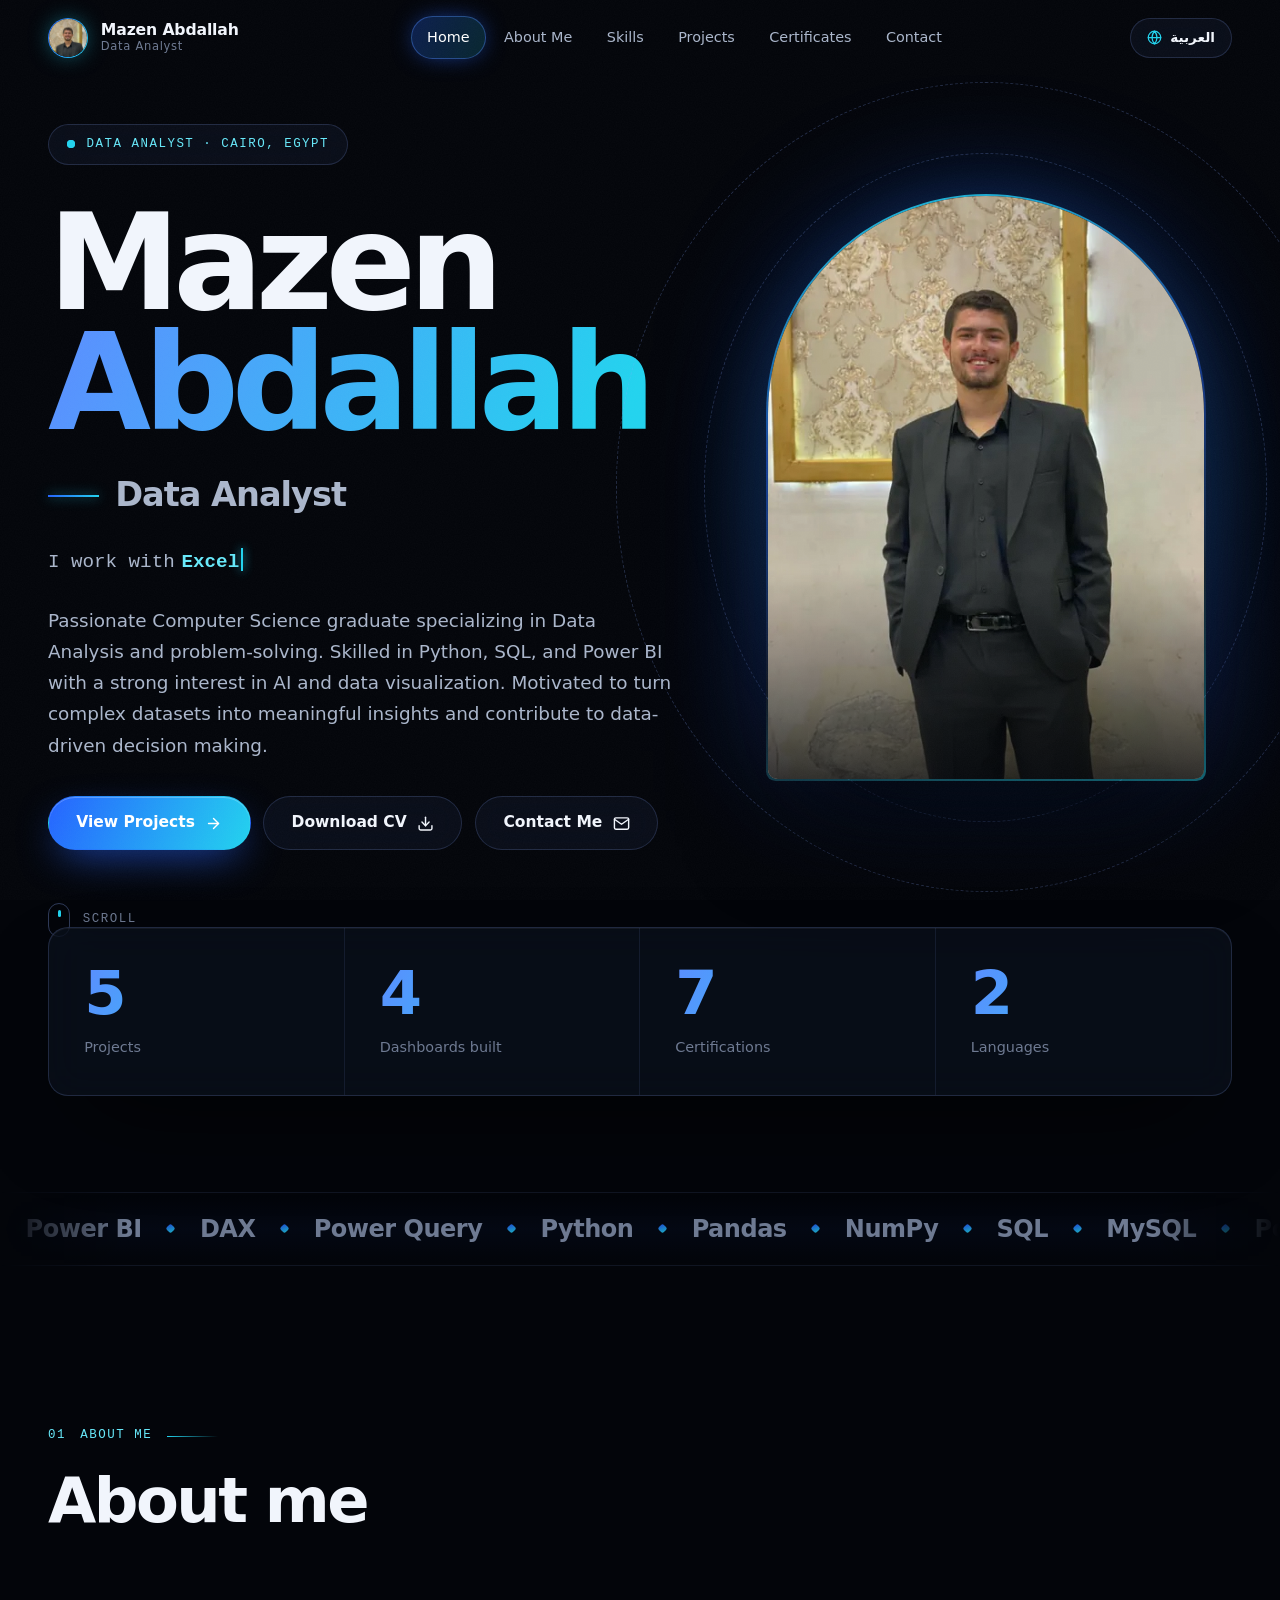
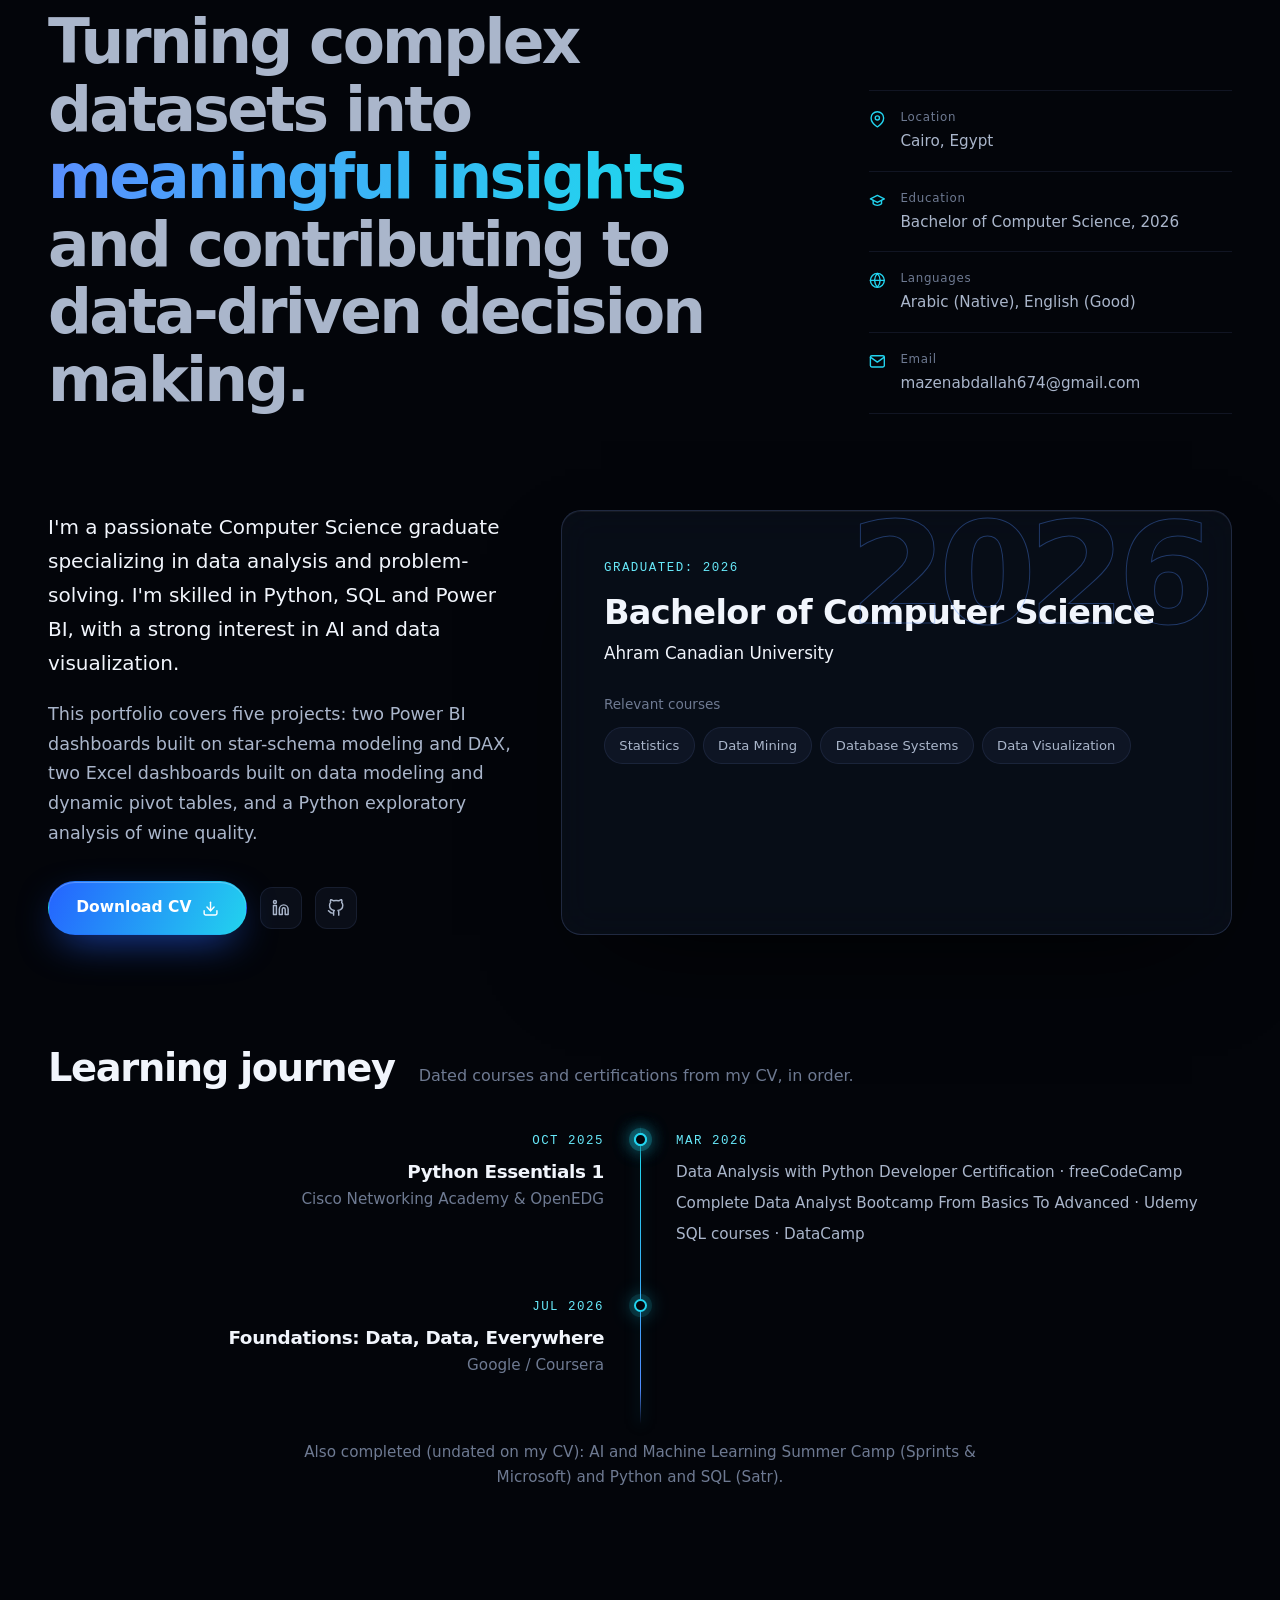
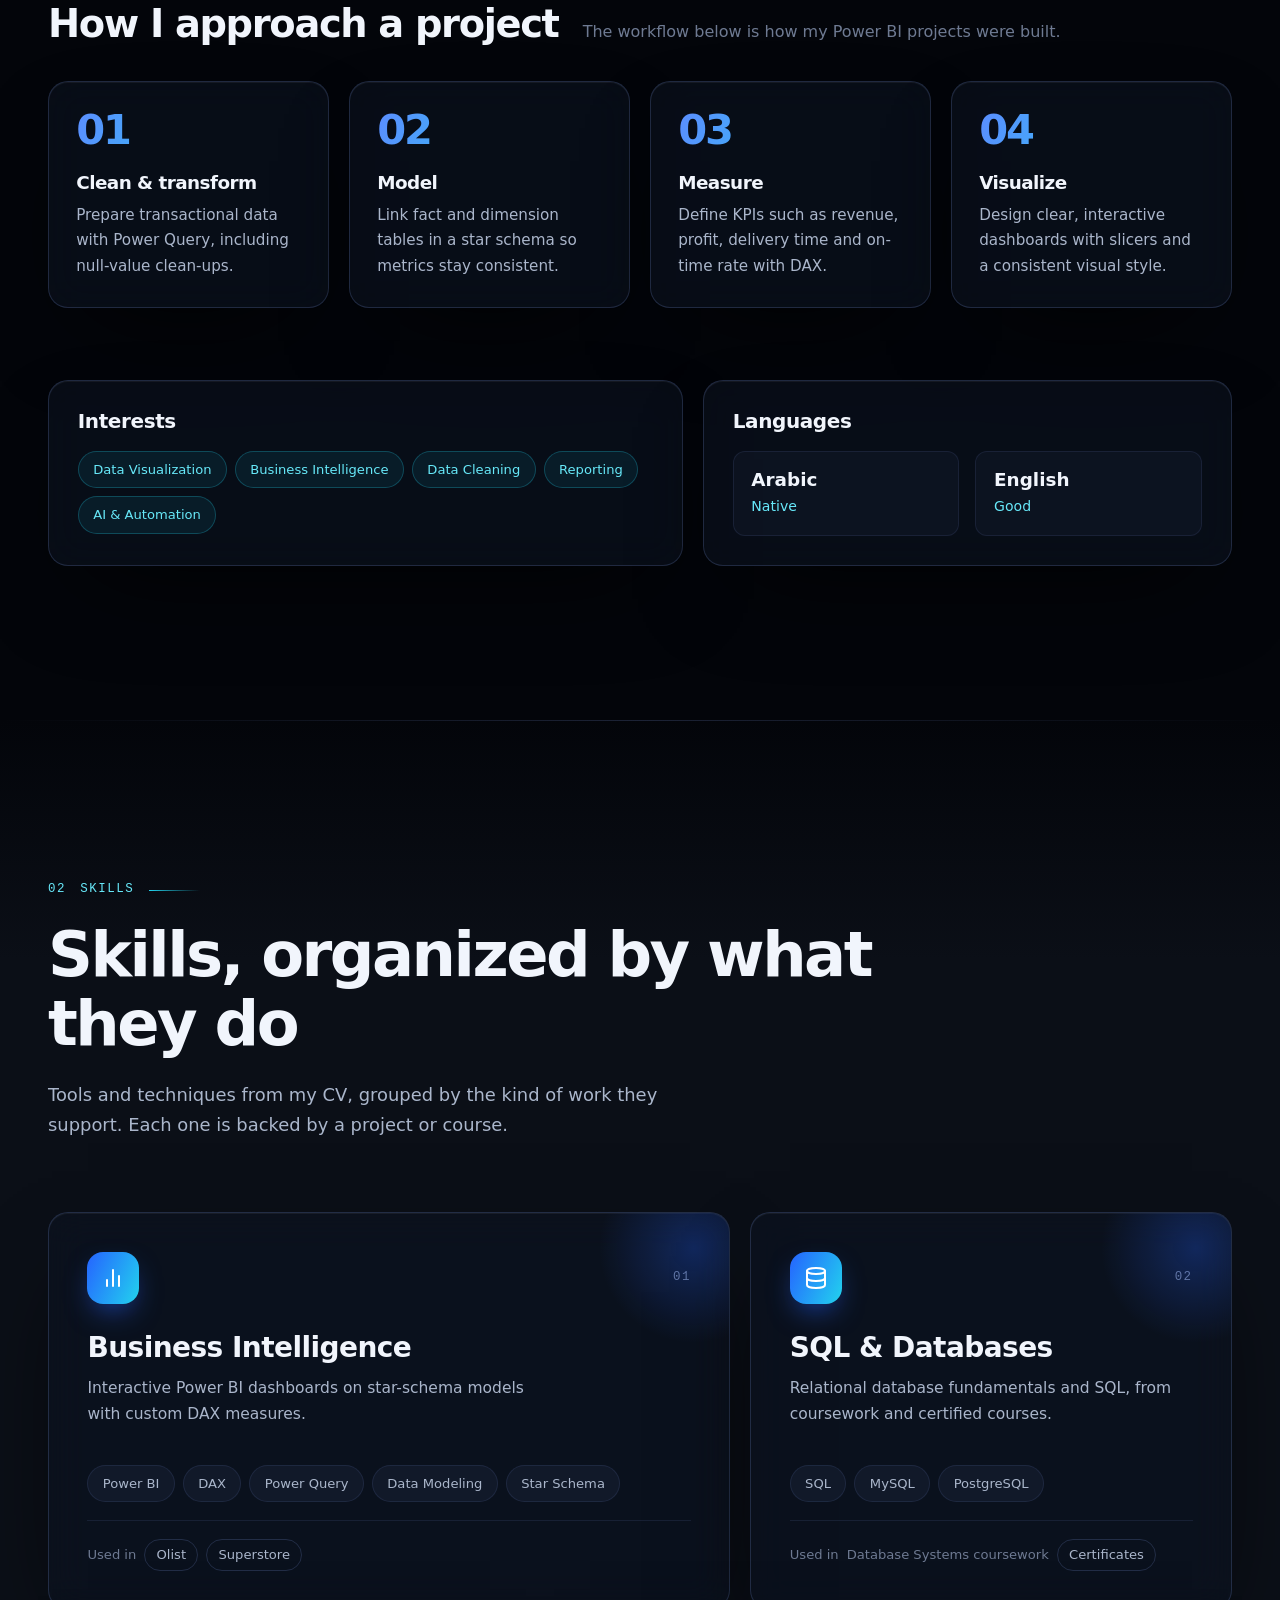
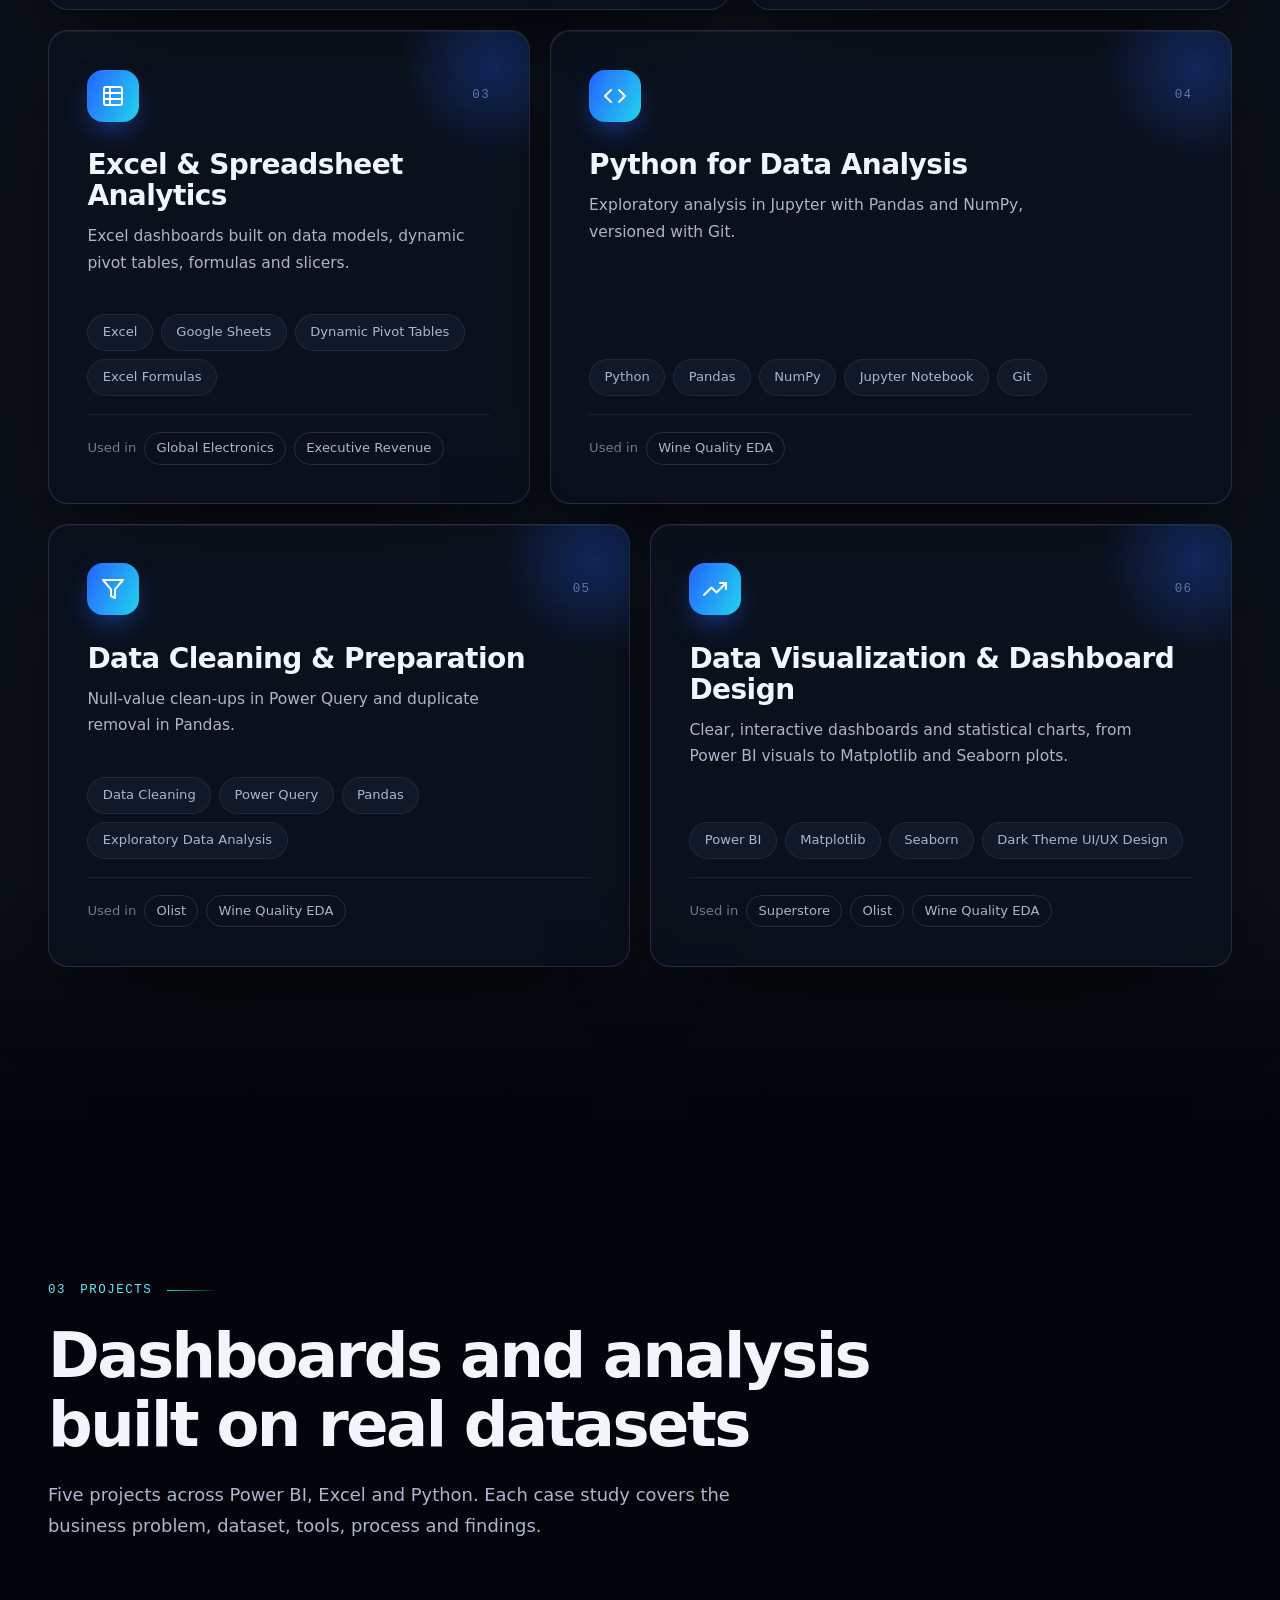
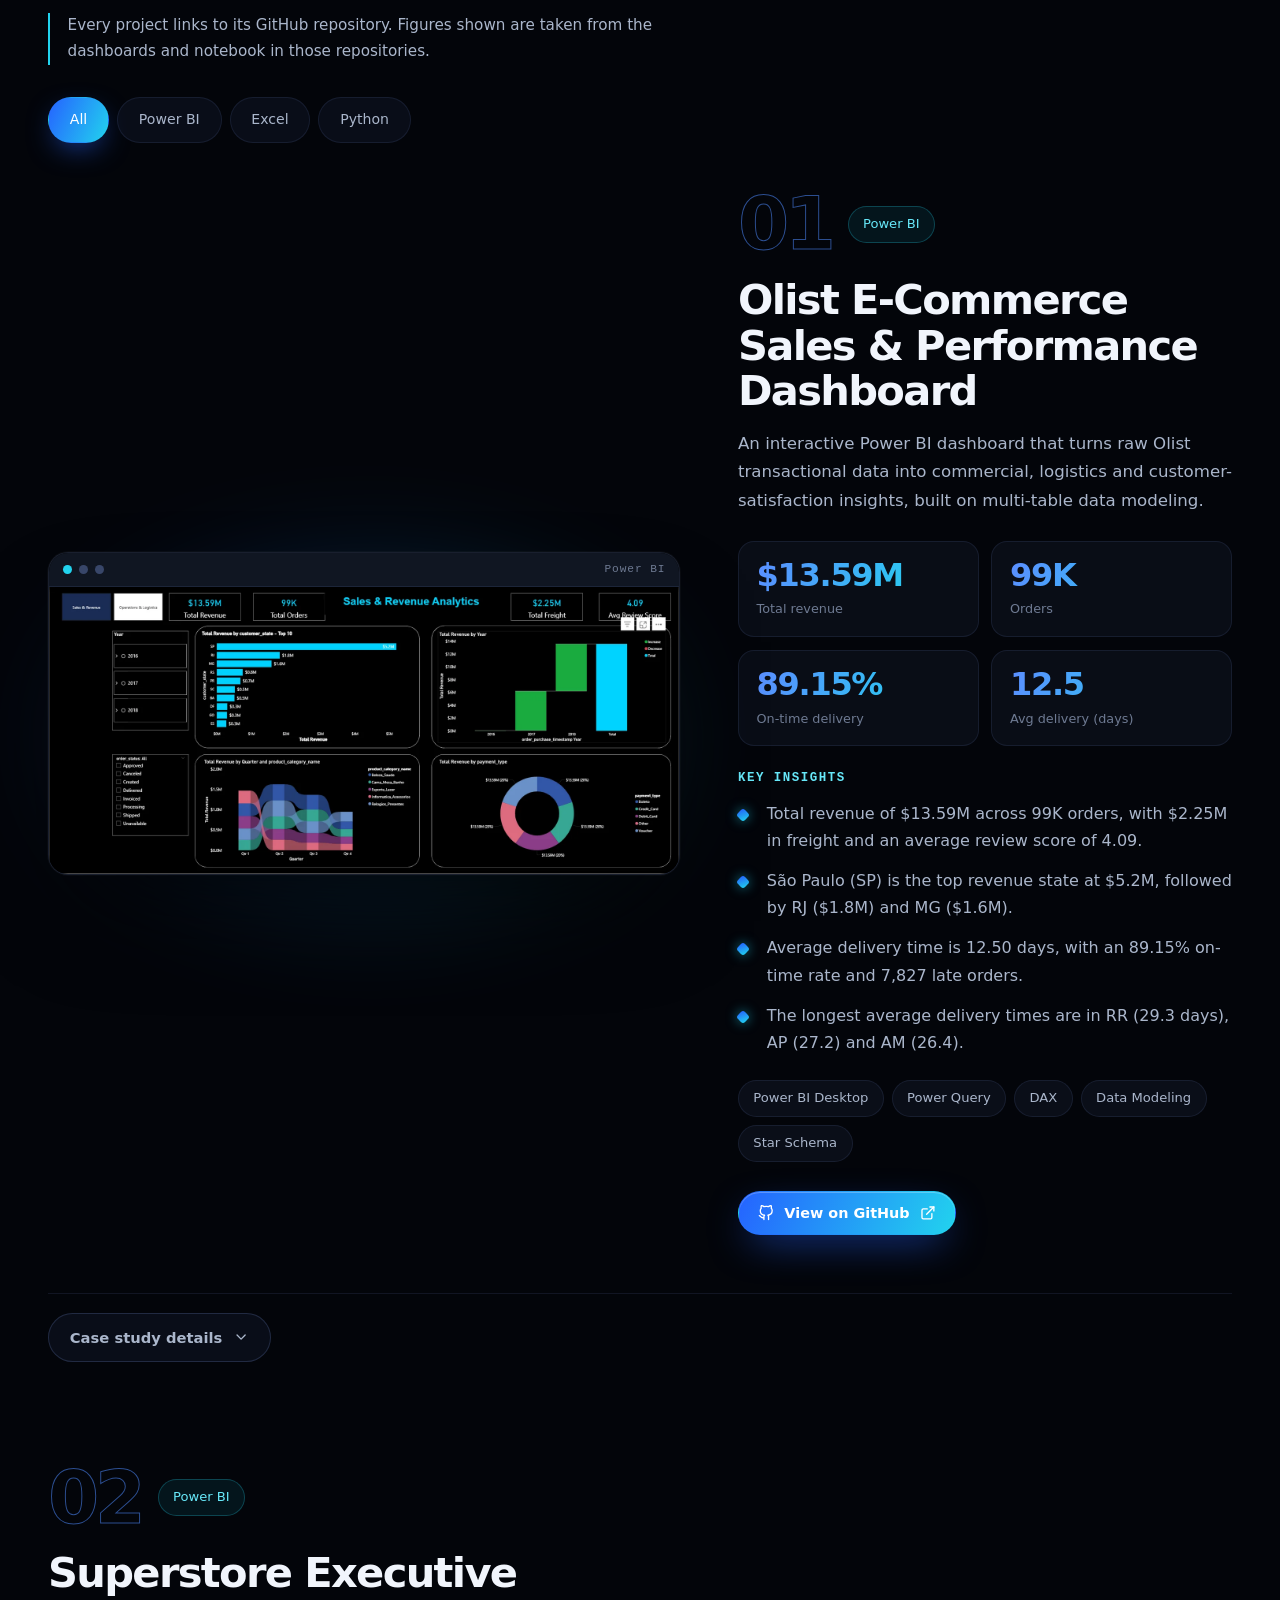
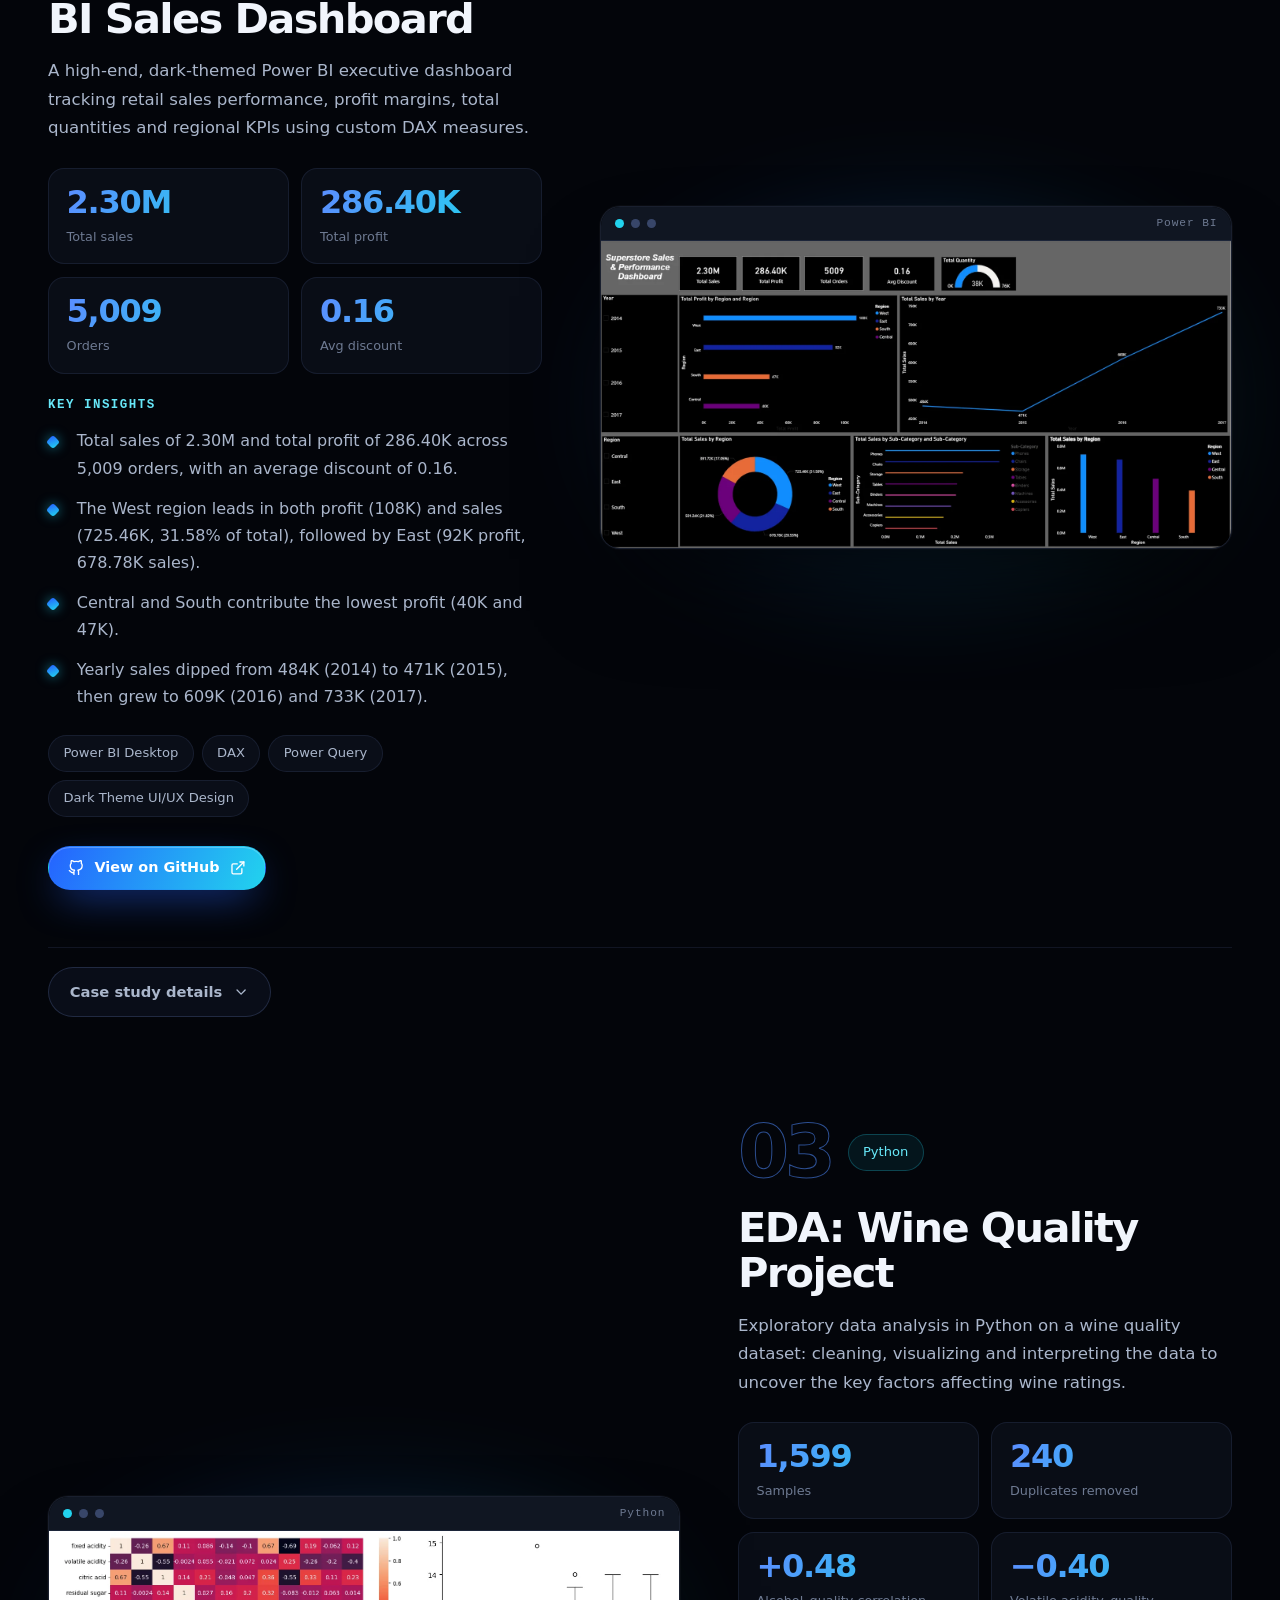
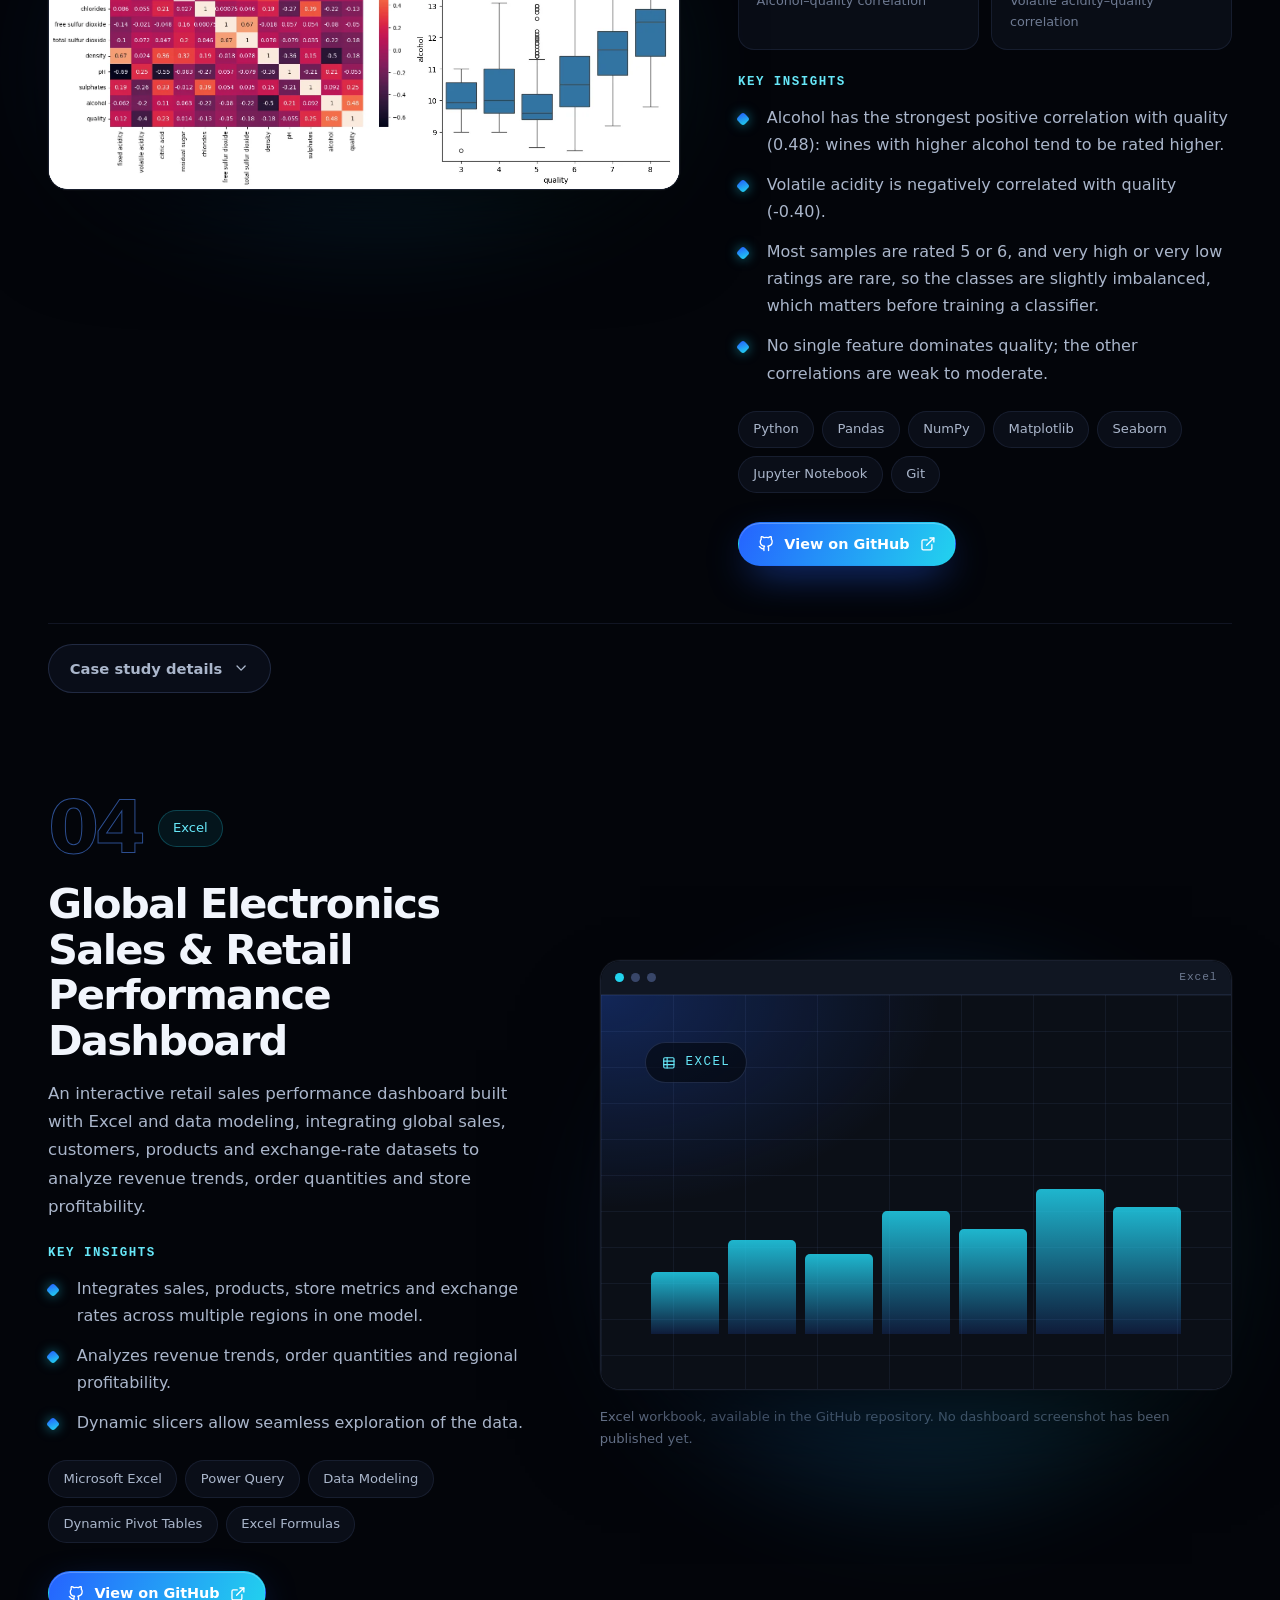
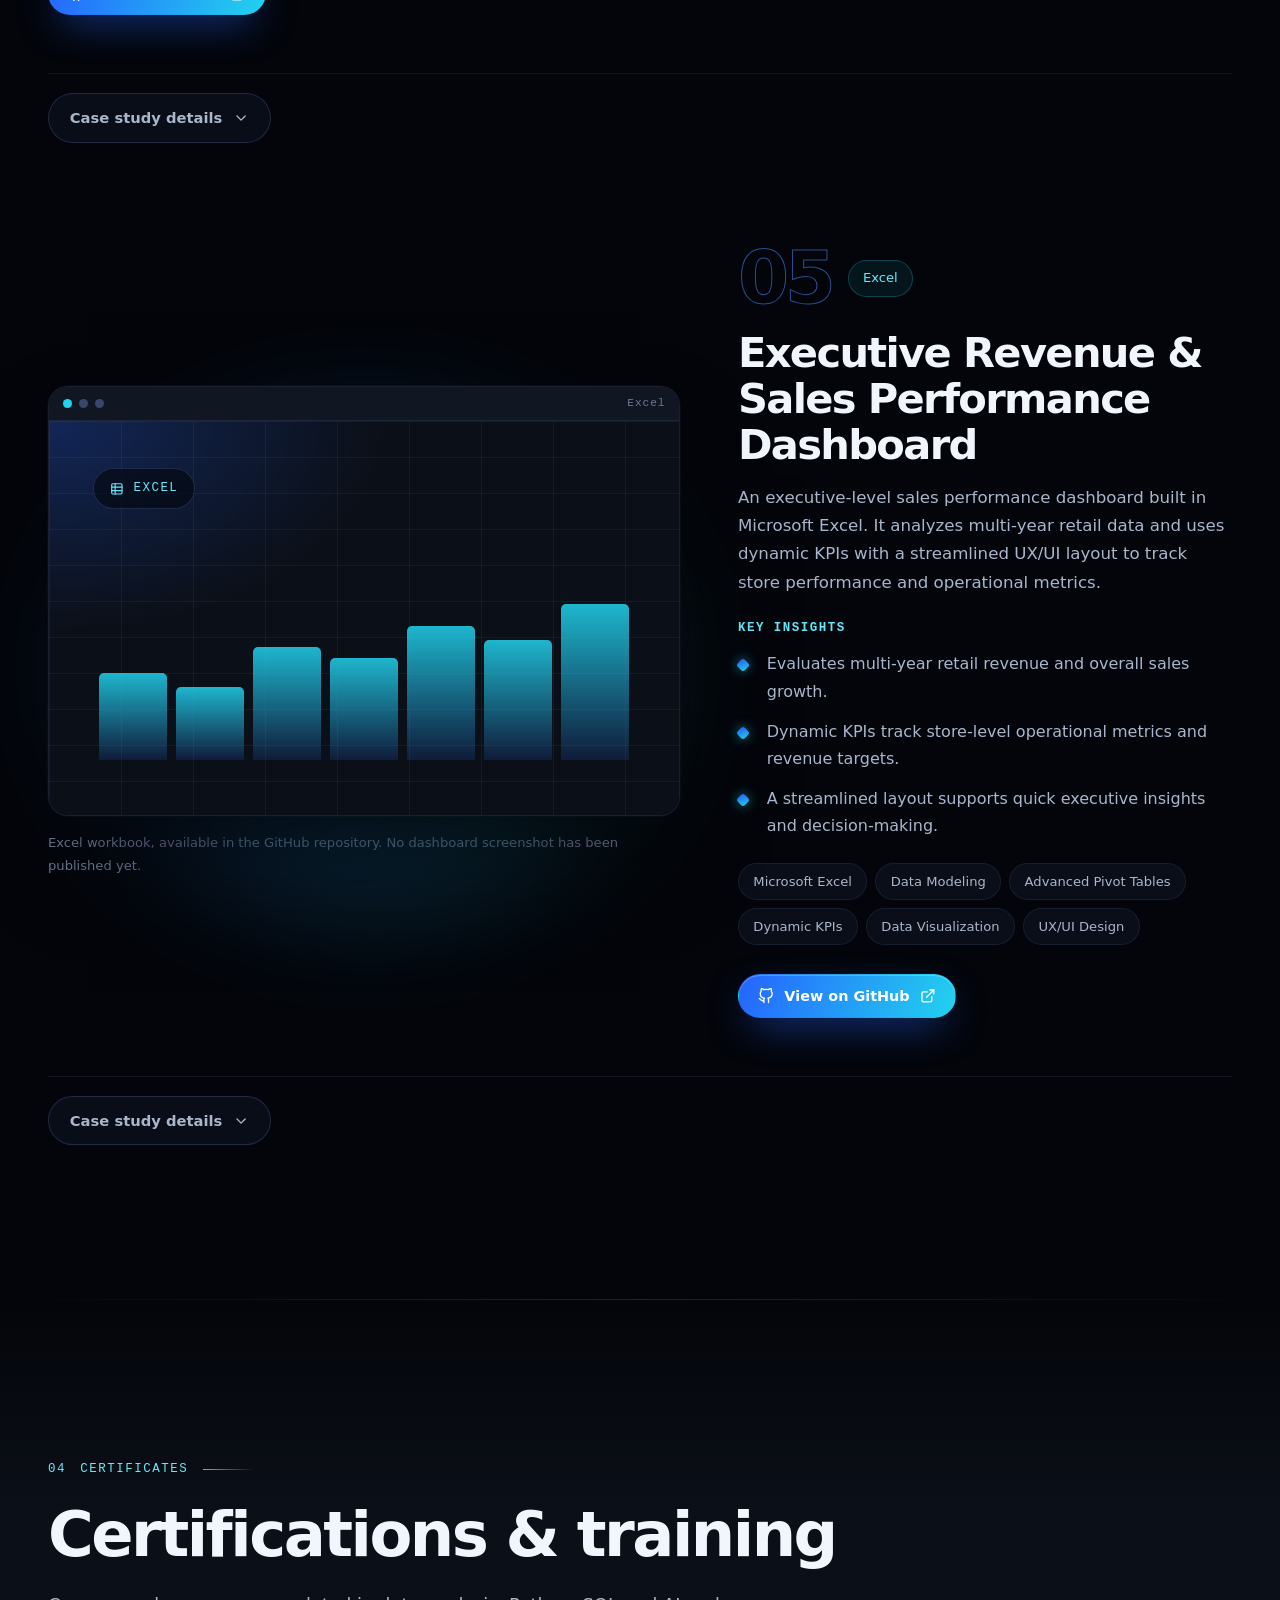
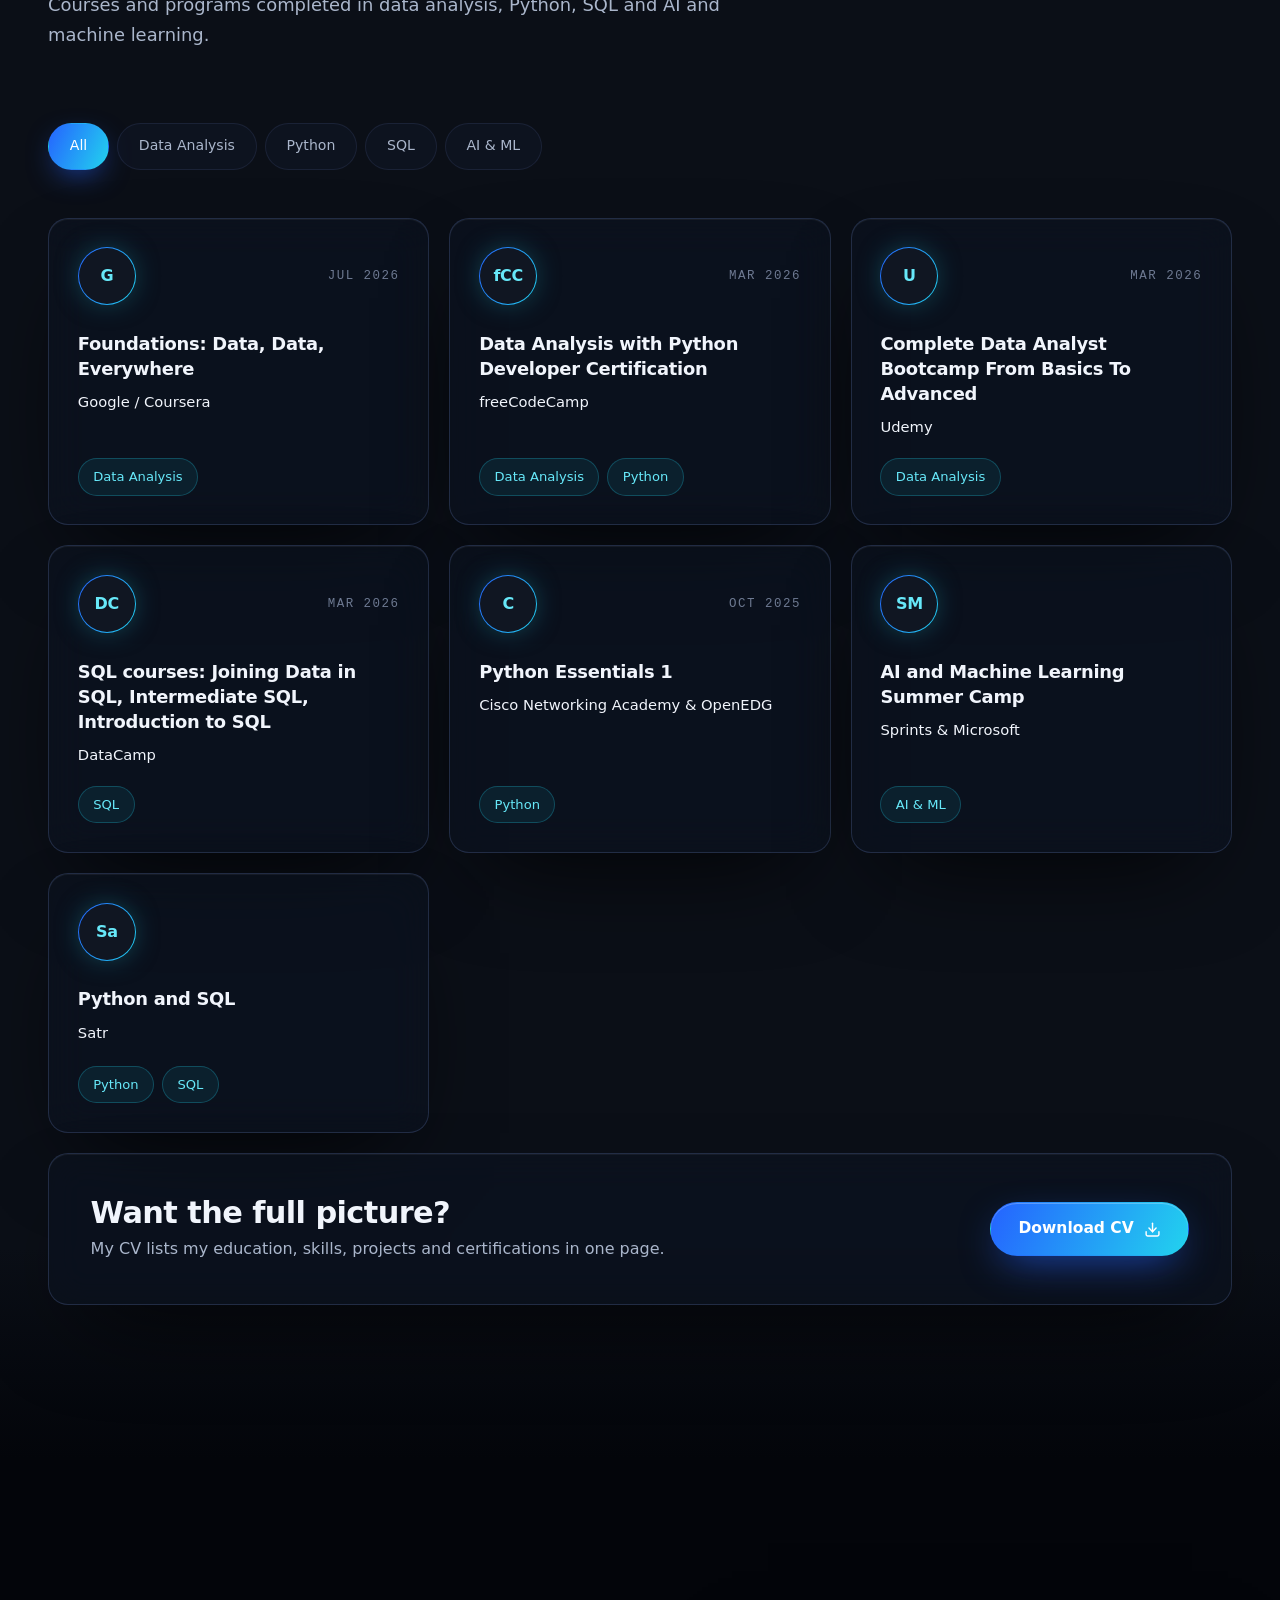
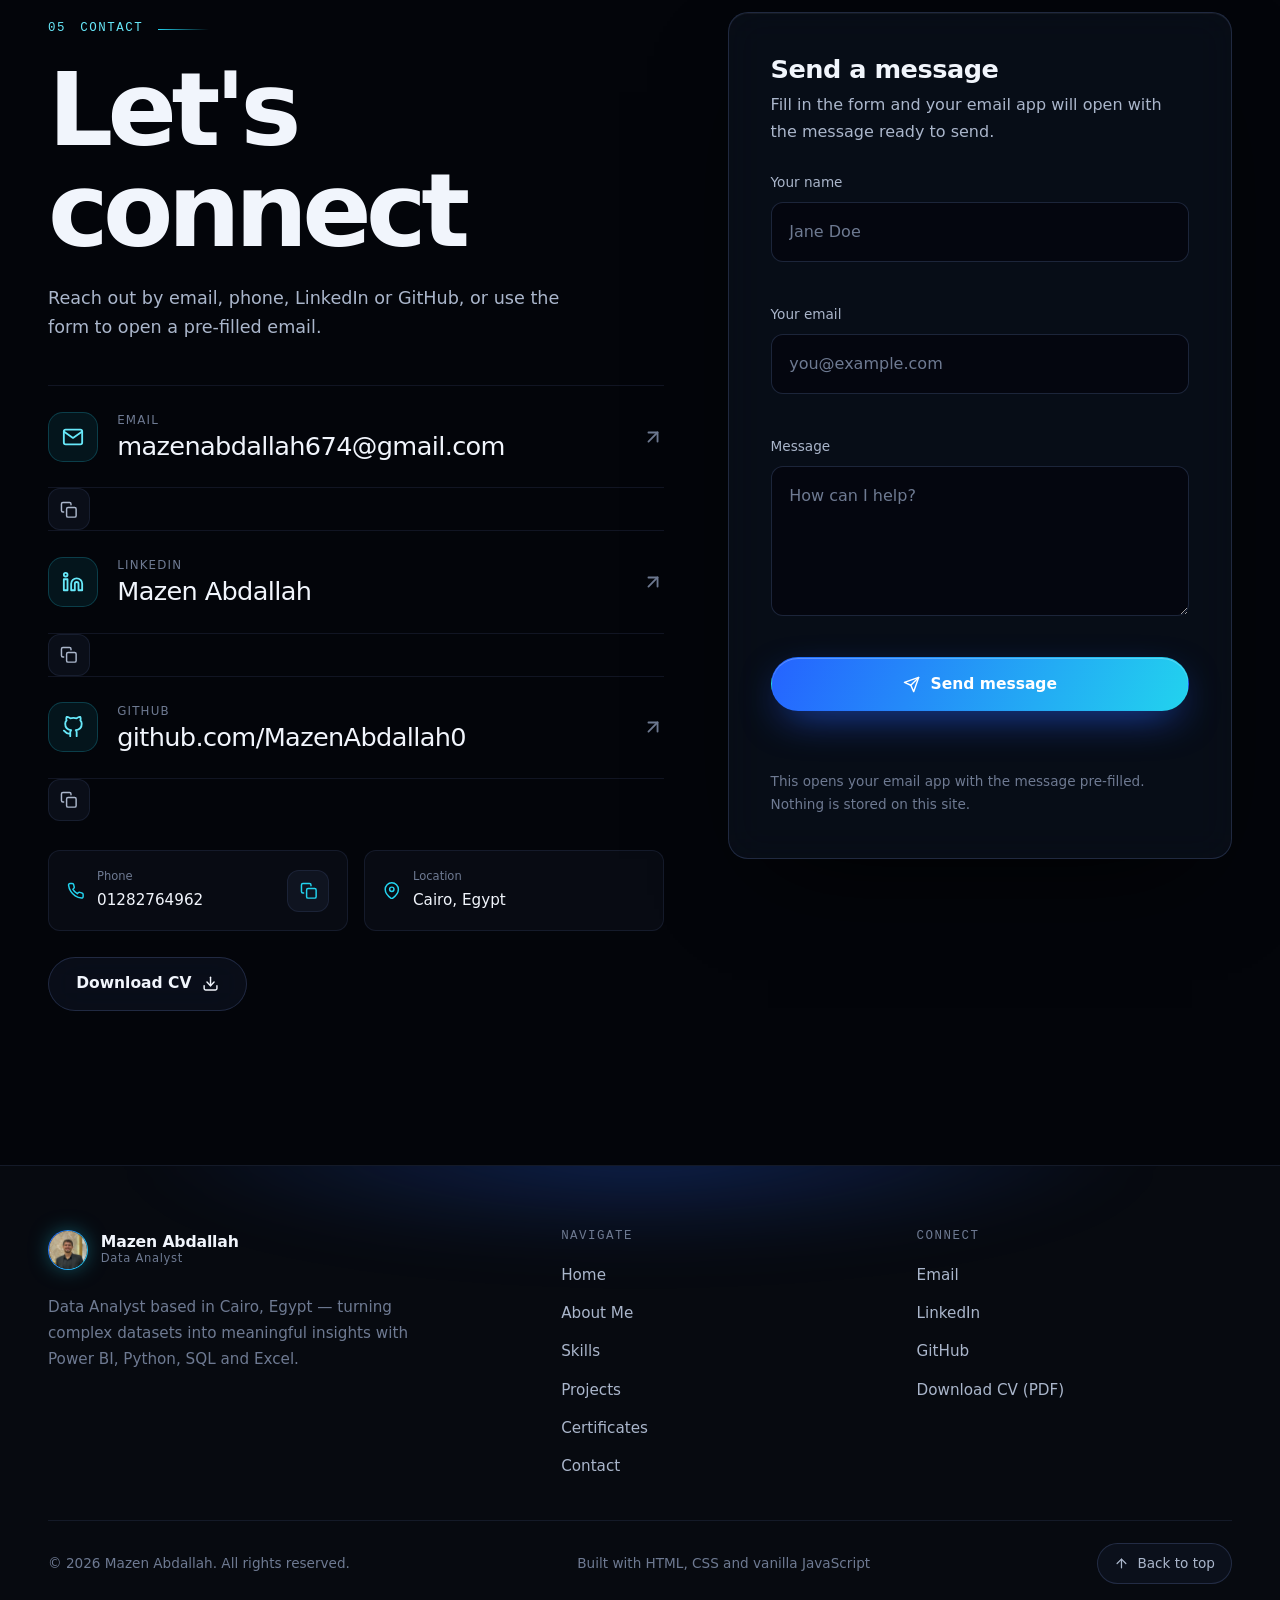
==== commit b98d1648: "Add files via upload" ====
--- a/index.html
+++ b/index.html
@@ -94,9 +94,6 @@
         <div class="portrait-frame" data-tilt-target>
           <div class="portrait-img"><img src="assets/img/profile/mazen-abdallah-portrait-720.webp" srcset="assets/img/profile/mazen-abdallah-portrait-480.webp 480w, assets/img/profile/mazen-abdallah-portrait-720.webp 720w, assets/img/profile/mazen-abdallah-portrait-960.webp 960w" sizes="(max-width: 980px) min(72vw, 300px), 440px" width="960" height="1280" fetchpriority="high" decoding="async" alt="Portrait of Mazen Abdallah" data-i18n-attr="alt:home.photo.alt"></div>
         </div>
-        <div class="float-card fc-edu"><span class="k" data-i18n="hero.card1.k">Education</span><strong data-i18n="hero.card1.t">B.Sc. Computer Science</strong><small data-i18n="hero.card1.d">Ahram Canadian University · 2026</small></div>
-        <div class="float-card fc-tools"><span class="k" data-i18n="hero.card2.k">Toolkit</span><strong class="ltr">Power BI · Excel · Python · SQL</strong>
-          <svg viewBox="0 0 100 30" preserveAspectRatio="none" aria-hidden="true"><polyline points="0,24 14,18 28,21 42,10 56,14 70,6 84,9 100,2"/></svg></div>
       </div>
     </div>
   </div>
--- a/css/tokens.css
+++ b/css/tokens.css
@@ -0,0 +1,56 @@
+/* ==========================================================================
+   tokens.css — design tokens for the "Dark Cinematic" system
+   Deep black base, charcoal surfaces, electric-blue + cyan accents.
+   ========================================================================== */
+:root {
+  /* Surfaces */
+  --bg: #03050a;
+  --bg-1: #070a10;
+  --char: #0b0f17;
+  --char-2: #101622;
+  --char-3: #171e2d;
+
+  /* Lines */
+  --line: rgba(140, 170, 255, 0.1);
+  --line-2: rgba(140, 170, 255, 0.18);
+  --line-3: rgba(140, 170, 255, 0.32);
+
+  /* Text */
+  --text: #f1f5fc;
+  --text-2: #aab6cb;
+  --text-3: #6e7a92;
+
+  /* Accents */
+  --blue: #2563ff;
+  --blue-2: #4f8bff;
+  --cyan: #22d3ee;
+  --cyan-2: #67e8f9;
+  --grad: linear-gradient(115deg, #2563ff 0%, #22d3ee 100%);
+  --grad-text: linear-gradient(115deg, #5b8dff 0%, #22d3ee 90%);
+  --grad-soft: linear-gradient(115deg, rgba(37, 99, 255, 0.2), rgba(34, 211, 238, 0.12));
+
+  /* Glass */
+  --glass: rgba(13, 19, 31, 0.58);
+  --glass-2: rgba(18, 26, 42, 0.46);
+  --blur: blur(18px) saturate(150%);
+
+  /* Shape */
+  --r-sm: 12px;
+  --r: 20px;
+  --r-lg: 32px;
+
+  /* Layout */
+  --container: 1240px;
+  --gutter: clamp(1.25rem, 5vw, 3rem);
+  --nav-h: 76px;
+
+  /* Type */
+  --f-display: "Sora", "Inter", system-ui, -apple-system, "Segoe UI", sans-serif;
+  --f-body: "Inter", system-ui, -apple-system, "Segoe UI", Roboto, "Helvetica Neue", Arial, sans-serif;
+  --f-ar: "IBM Plex Sans Arabic", "Segoe UI", Tahoma, "Noto Sans Arabic", Arial, sans-serif;
+  --f-mono: ui-monospace, "SF Mono", "JetBrains Mono", Menlo, Consolas, monospace;
+
+  /* Motion */
+  --ease: cubic-bezier(0.22, 1, 0.36, 1);
+  --shadow: 0 40px 100px -40px rgba(0, 0, 0, 0.9);
+}
--- a/css/base.css
+++ b/css/base.css
@@ -0,0 +1,152 @@
+/* ==========================================================================
+   base.css — reset, ambient cinematic background, typography, utilities
+   ========================================================================== */
+*, *::before, *::after { box-sizing: border-box; }
+
+html {
+  scroll-behavior: smooth;
+  scroll-padding-top: calc(var(--nav-h) + 8px);
+  -webkit-text-size-adjust: 100%;
+  text-size-adjust: 100%;
+  background: var(--bg);
+}
+
+body {
+  margin: 0;
+  min-height: 100vh;
+  color: var(--text);
+  background: var(--bg);
+  font: 400 1rem/1.7 var(--f-body);
+  -webkit-font-smoothing: antialiased;
+  -moz-osx-font-smoothing: grayscale;
+  text-rendering: optimizeLegibility;
+  overflow-x: hidden;
+}
+
+/* Cinematic ambience: soft colored glows + fine film grain */
+body::before {
+  content: "";
+  position: fixed;
+  inset: 0;
+  z-index: -2;
+  pointer-events: none;
+  background:
+    radial-gradient(60% 45% at 8% -6%, rgba(37, 99, 255, 0.16), transparent 62%),
+    radial-gradient(50% 40% at 100% 18%, rgba(34, 211, 238, 0.09), transparent 60%),
+    radial-gradient(70% 50% at 50% 118%, rgba(37, 99, 255, 0.1), transparent 62%);
+}
+body::after {
+  content: "";
+  position: fixed;
+  inset: 0;
+  z-index: 200;
+  pointer-events: none;
+  opacity: 0.045;
+  background-image: url("data:image/svg+xml;utf8,<svg xmlns='http://www.w3.org/2000/svg' width='160' height='160'><filter id='n'><feTurbulence type='fractalNoise' baseFrequency='.85' numOctaves='2' stitchTiles='stitch'/><feColorMatrix values='0 0 0 0 1  0 0 0 0 1  0 0 0 0 1  0 0 0 .55 0'/></filter><rect width='100%' height='100%' filter='url(%23n)'/></svg>");
+}
+
+img, svg { display: block; max-width: 100%; }
+a { color: inherit; text-decoration: none; }
+button { font: inherit; color: inherit; cursor: pointer; }
+ul, ol { margin: 0; padding: 0; }
+
+h1, h2, h3, h4 {
+  margin: 0;
+  font-family: var(--f-display);
+  font-weight: 600;
+  line-height: 1.1;
+  letter-spacing: -0.03em;
+  color: var(--text);
+}
+h2 { font-size: clamp(2.1rem, 5vw, 3.9rem); letter-spacing: -0.04em; }
+h3 { font-size: 1.25rem; letter-spacing: -0.02em; }
+p { margin: 0 0 1em; color: var(--text-2); }
+
+.grad {
+  background: var(--grad-text);
+  -webkit-background-clip: text;
+  background-clip: text;
+  -webkit-text-fill-color: transparent;
+  color: transparent;
+}
+
+.mono {
+  font-family: var(--f-mono);
+  font-size: 0.78rem;
+  letter-spacing: 0.12em;
+  text-transform: uppercase;
+}
+
+:focus-visible { outline: 2px solid var(--cyan); outline-offset: 3px; border-radius: 6px; }
+::selection { background: rgba(37, 99, 255, 0.45); color: #fff; }
+
+/* Arabic typography */
+html[lang="ar"] body { font-family: var(--f-ar); line-height: 1.9; }
+html[lang="ar"] h1, html[lang="ar"] h2, html[lang="ar"] h3, html[lang="ar"] h4,
+html[lang="ar"] .stat-num, html[lang="ar"] .brand-name { font-family: var(--f-ar); letter-spacing: 0; }
+html[lang="ar"] h2 { line-height: 1.3; }
+html[lang="ar"] .mono { letter-spacing: 0; text-transform: none; font-family: var(--f-ar); font-size: 0.88rem; }
+
+.skip-link {
+  position: fixed;
+  inset-inline-start: 1rem;
+  top: -4rem;
+  z-index: 300;
+  padding: 0.6rem 1rem;
+  background: var(--cyan);
+  color: #03121a;
+  border-radius: var(--r-sm);
+  font-weight: 600;
+  transition: top 0.2s var(--ease);
+}
+.skip-link:focus { top: 1rem; }
+
+.sr-only {
+  position: absolute;
+  width: 1px;
+  height: 1px;
+  margin: -1px;
+  padding: 0;
+  overflow: hidden;
+  clip: rect(0, 0, 0, 0);
+  white-space: nowrap;
+  border: 0;
+}
+
+/* Scroll reveal (only hidden when JS is running) */
+html.js .reveal {
+  opacity: 0;
+  transform: translateY(34px);
+  filter: blur(6px);
+  transition: opacity 0.9s var(--ease), transform 0.9s var(--ease), filter 0.9s var(--ease);
+  transition-delay: var(--d, 0s);
+}
+html.js .reveal.in { opacity: 1; transform: none; filter: none; }
+
+/* Pointer-following ambient light (desktop only, set by ui.js) */
+.cursor-glow {
+  position: fixed;
+  top: 0;
+  left: 0;
+  width: 560px;
+  height: 560px;
+  margin: -280px 0 0 -280px;
+  z-index: -1;
+  pointer-events: none;
+  border-radius: 50%;
+  background: radial-gradient(closest-side, rgba(37, 99, 255, 0.14), rgba(34, 211, 238, 0.05) 55%, transparent 75%);
+  opacity: 0;
+  transition: opacity 0.6s;
+  will-change: transform;
+}
+.cursor-glow.on { opacity: 1; }
+
+@media (prefers-reduced-motion: reduce) {
+  html { scroll-behavior: auto; }
+  *, *::before, *::after {
+    animation-duration: 0.001ms !important;
+    animation-iteration-count: 1 !important;
+    transition-duration: 0.001ms !important;
+  }
+  html.js .reveal { opacity: 1; transform: none; filter: none; }
+}
--- a/css/layout.css
+++ b/css/layout.css
@@ -0,0 +1,266 @@
+/* ==========================================================================
+   layout.css — container, sections, navigation, footer
+   ========================================================================== */
+.container {
+  width: 100%;
+  max-width: calc(var(--container) + var(--gutter) * 2);
+  margin-inline: auto;
+  padding-inline: var(--gutter);
+}
+
+.section { position: relative; padding-block: clamp(5.5rem, 12vw, 10rem); }
+.section.charcoal {
+  background: linear-gradient(180deg, var(--bg) 0%, var(--char) 12%, var(--char) 88%, var(--bg) 100%);
+}
+.section.charcoal::before {
+  content: "";
+  position: absolute;
+  inset-inline: 0;
+  top: 0;
+  height: 1px;
+  background: linear-gradient(90deg, transparent, var(--line-2), transparent);
+}
+
+/* Section header: mono index + oversized title */
+.sec-head { max-width: 860px; margin-bottom: clamp(2.6rem, 6vw, 4.5rem); }
+.sec-no {
+  display: inline-flex;
+  align-items: center;
+  gap: 0.9rem;
+  margin-bottom: 1.3rem;
+  color: var(--cyan-2);
+}
+.sec-no::after { content: ""; width: 3.2rem; height: 1px; background: linear-gradient(90deg, var(--cyan), transparent); }
+html[dir="rtl"] .sec-no::after { background: linear-gradient(270deg, var(--cyan), transparent); }
+.sec-head .lead { margin-top: 1.3rem; max-width: 60ch; font-size: 1.12rem; }
+
+/* ---------- Header / navigation ---------- */
+.scroll-progress {
+  position: fixed;
+  top: 0;
+  inset-inline: 0;
+  height: 2px;
+  z-index: 130;
+  background: var(--grad);
+  box-shadow: 0 0 14px rgba(34, 211, 238, 0.7);
+  transform: scaleX(0);
+  transform-origin: left center;
+}
+html[dir="rtl"] .scroll-progress { transform-origin: right center; }
+
+.site-header {
+  position: fixed;
+  top: 0;
+  inset-inline: 0;
+  height: var(--nav-h);
+  z-index: 120;
+  border-bottom: 1px solid transparent;
+  transition: background 0.4s var(--ease), border-color 0.4s var(--ease), height 0.4s var(--ease);
+}
+.site-header.scrolled {
+  background: rgba(3, 5, 10, 0.62);
+  -webkit-backdrop-filter: blur(20px) saturate(160%);
+  backdrop-filter: blur(20px) saturate(160%);
+  border-bottom-color: var(--line);
+}
+.nav { height: 100%; display: flex; align-items: center; justify-content: space-between; gap: 1.5rem; }
+
+.brand { display: inline-flex; align-items: center; gap: 0.8rem; }
+.brand-avatar {
+  width: 40px;
+  height: 40px;
+  border-radius: 50%;
+  object-fit: cover;
+  object-position: center 30%;
+  border: 1.5px solid transparent;
+  background: linear-gradient(var(--bg), var(--bg)) padding-box, var(--grad) border-box;
+  box-shadow: 0 0 22px -4px rgba(34, 211, 238, 0.55);
+}
+.brand-text { display: flex; flex-direction: column; line-height: 1.15; }
+.brand-name { font: 600 0.98rem/1.2 var(--f-display); letter-spacing: -0.01em; }
+.brand-role { font-size: 0.72rem; color: var(--text-3); letter-spacing: 0.06em; }
+
+.nav-links { position: relative; display: flex; align-items: center; gap: 0.15rem; padding: 0.3rem; border-radius: 999px; border: 1px solid transparent; transition: background 0.4s, border-color 0.4s; }
+.site-header.scrolled .nav-links { background: var(--glass-2); border-color: var(--line); }
+.nav-links a {
+  position: relative;
+  z-index: 1;
+  padding: 0.55rem 1rem;
+  font-size: 0.9rem;
+  font-weight: 500;
+  color: var(--text-2);
+  border-radius: 999px;
+  transition: color 0.25s;
+}
+.nav-links a:hover { color: var(--text); }
+.nav-links a[aria-current="location"] { color: #fff; }
+/* sliding active-section indicator (positioned by ui.js) */
+.nav-ind {
+  position: absolute;
+  left: 0;
+  top: 50%;
+  z-index: 0;
+  height: calc(100% - 0.6rem);
+  width: var(--w, 0px);
+  transform: translate(var(--x, 0px), -50%);
+  border-radius: 999px;
+  background: linear-gradient(115deg, rgba(37, 99, 255, 0.28), rgba(34, 211, 238, 0.16));
+  border: 1px solid rgba(79, 139, 255, 0.4);
+  box-shadow: 0 0 24px -6px rgba(37, 99, 255, 0.7);
+  opacity: 0;
+  transition: transform 0.55s var(--ease), width 0.55s var(--ease), opacity 0.3s;
+  pointer-events: none;
+}
+.nav-ind.ready { opacity: 1; }
+
+.nav-actions { display: flex; align-items: center; gap: 0.6rem; }
+.lang-switch {
+  display: inline-flex;
+  align-items: center;
+  gap: 0.5rem;
+  height: 40px;
+  padding-inline: 1rem;
+  font-size: 0.85rem;
+  font-weight: 600;
+  background: var(--glass-2);
+  -webkit-backdrop-filter: var(--blur);
+  backdrop-filter: var(--blur);
+  border: 1px solid var(--line-2);
+  border-radius: 999px;
+  transition: border-color 0.25s, background 0.25s;
+}
+.lang-switch:hover { border-color: var(--cyan); }
+.lang-switch .ico { width: 15px; height: 15px; color: var(--cyan); }
+
+.nav-toggle {
+  display: none;
+  width: 44px;
+  height: 40px;
+  padding: 0;
+  background: var(--glass-2);
+  border: 1px solid var(--line-2);
+  border-radius: 12px;
+  position: relative;
+}
+.nav-toggle span, .nav-toggle span::before, .nav-toggle span::after {
+  content: "";
+  position: absolute;
+  inset-inline-start: 50%;
+  width: 18px;
+  height: 2px;
+  margin-inline-start: -9px;
+  background: var(--text);
+  border-radius: 2px;
+  transition: transform 0.3s var(--ease), opacity 0.2s;
+}
+.nav-toggle span { top: 50%; margin-top: -1px; }
+.nav-toggle span::before { top: -6px; inset-inline-start: 0; margin: 0; }
+.nav-toggle span::after { top: 6px; inset-inline-start: 0; margin: 0; }
+.nav-open .nav-toggle span { background: transparent; }
+.nav-open .nav-toggle span::before { transform: translateY(6px) rotate(45deg); }
+.nav-open .nav-toggle span::after { transform: translateY(-6px) rotate(-45deg); }
+
+@media (max-width: 960px) {
+  .nav-toggle { display: inline-block; }
+  .nav-ind { display: none; }
+  .nav-links {
+    position: fixed;
+    inset: var(--nav-h) 0 0 0;
+    flex-direction: column;
+    align-items: stretch;
+    justify-content: center;
+    gap: 0.4rem;
+    padding: 2rem var(--gutter);
+    border-radius: 0;
+    background: rgba(3, 5, 10, 0.94);
+    -webkit-backdrop-filter: blur(26px);
+    backdrop-filter: blur(26px);
+    opacity: 0;
+    visibility: hidden;
+    transform: translateY(-12px);
+    transition: opacity 0.35s var(--ease), transform 0.35s var(--ease), visibility 0.35s;
+  }
+  .site-header.scrolled .nav-links { background: rgba(3, 5, 10, 0.94); border-color: transparent; }
+  .nav-open .nav-links { opacity: 1; visibility: visible; transform: none; }
+  .nav-links a {
+    padding: 1rem 0.4rem;
+    font: 600 clamp(1.7rem, 7vw, 2.4rem)/1.1 var(--f-display);
+    letter-spacing: -0.03em;
+    border-bottom: 1px solid var(--line);
+    border-radius: 0;
+  }
+  html[lang="ar"] .nav-links a { font-family: var(--f-ar); letter-spacing: 0; }
+  .nav-links a[aria-current="location"] { background: var(--grad-text); -webkit-background-clip: text; background-clip: text; -webkit-text-fill-color: transparent; }
+  .nav-open .site-header { background: rgba(3, 5, 10, 0.94); }
+  .nav-open { overflow: hidden; }
+}
+@media (max-width: 440px) { .brand-role { display: none; } }
+
+/* ---------- Footer ---------- */
+.site-footer { position: relative; border-top: 1px solid var(--line); background: var(--bg-1); overflow: hidden; }
+.site-footer::before {
+  content: "";
+  position: absolute;
+  inset-inline: 10%;
+  top: -120px;
+  height: 200px;
+  background: radial-gradient(closest-side, rgba(37, 99, 255, 0.28), transparent);
+  filter: blur(30px);
+  pointer-events: none;
+}
+.footer-grid {
+  position: relative;
+  display: grid;
+  grid-template-columns: 1.5fr 1fr 1fr;
+  gap: 2.5rem;
+  padding-block: 4rem 2.5rem;
+}
+.footer-blurb { max-width: 38ch; margin-top: 1.1rem; font-size: 0.95rem; color: var(--text-3); }
+.footer-col h4 { margin-bottom: 1.1rem; color: var(--text-3); font-weight: 500; }
+.footer-col ul { list-style: none; display: grid; gap: 0.65rem; }
+.footer-col a { color: var(--text-2); font-size: 0.95rem; transition: color 0.2s; }
+.footer-col a:hover { color: var(--cyan-2); }
+.footer-bottom {
+  position: relative;
+  display: flex;
+  flex-wrap: wrap;
+  align-items: center;
+  justify-content: space-between;
+  gap: 0.75rem 1.5rem;
+  padding-block: 1.4rem 2rem;
+  border-top: 1px solid var(--line);
+  font-size: 0.85rem;
+  color: var(--text-3);
+}
+.footer-bottom p { margin: 0; color: inherit; }
+.to-top {
+  display: inline-flex;
+  align-items: center;
+  gap: 0.5rem;
+  padding: 0.5rem 1rem;
+  font-size: 0.85rem;
+  color: var(--text-2);
+  background: var(--glass-2);
+  border: 1px solid var(--line-2);
+  border-radius: 999px;
+  transition: color 0.25s, border-color 0.25s;
+}
+.to-top:hover { color: var(--cyan-2); border-color: var(--cyan); }
+.to-top .ico { transform: rotate(-90deg); }
+@media (max-width: 800px) {
+  .footer-grid { grid-template-columns: 1fr 1fr; }
+  .footer-grid > :first-child { grid-column: 1 / -1; }
+}
+@media (max-width: 480px) { .footer-grid { grid-template-columns: 1fr; } }
+
+/* ---------- Icons ---------- */
+.ico {
+  width: 1.1em;
+  height: 1.1em;
+  flex: none;
+  fill: none;
+  stroke: currentColor;
+  stroke-width: 2;
+  stroke-linecap: round;
+  stroke-linejoin: round;
+}
--- a/css/components.css
+++ b/css/components.css
@@ -0,0 +1,265 @@
+/* ==========================================================================
+   components.css — buttons, chips, glass surfaces, filters, forms, toast, marquee, stats
+   ========================================================================== */
+
+/* ---------- Buttons ---------- */
+.btn {
+  position: relative;
+  display: inline-flex;
+  align-items: center;
+  justify-content: center;
+  gap: 0.65rem;
+  height: 54px;
+  padding-inline: 1.7rem;
+  font: 600 0.97rem/1 var(--f-body);
+  border: 1px solid transparent;
+  border-radius: 999px;
+  cursor: pointer;
+  white-space: nowrap;
+  transition: transform 0.35s var(--ease), box-shadow 0.35s var(--ease), background 0.3s, border-color 0.3s, color 0.3s;
+}
+html[lang="ar"] .btn { font-family: var(--f-ar); }
+.btn:active { transform: scale(0.98); }
+.btn .ico { transition: transform 0.3s var(--ease); }
+.btn:hover .ico-arrow { transform: translateX(4px); }
+
+.btn-primary {
+  color: #fff;
+  background: var(--grad);
+  box-shadow: 0 14px 40px -12px rgba(37, 99, 255, 0.75), inset 0 1px 0 rgba(255, 255, 255, 0.25);
+}
+.btn-primary:hover { box-shadow: 0 20px 55px -10px rgba(34, 211, 238, 0.65), inset 0 1px 0 rgba(255, 255, 255, 0.3); transform: translateY(-2px); }
+
+.btn-glass {
+  color: var(--text);
+  background: var(--glass-2);
+  -webkit-backdrop-filter: var(--blur);
+  backdrop-filter: var(--blur);
+  border-color: var(--line-2);
+}
+.btn-glass:hover { border-color: var(--cyan); background: rgba(34, 211, 238, 0.08); transform: translateY(-2px); }
+
+.btn-ghost { color: var(--text-2); padding-inline: 1rem; }
+.btn-ghost:hover { color: var(--cyan-2); }
+
+.btn-sm { height: 44px; padding-inline: 1.2rem; font-size: 0.9rem; }
+.btn-row { display: flex; flex-wrap: wrap; align-items: center; gap: 0.8rem; }
+
+/* ---------- Chips ---------- */
+.chips { display: flex; flex-wrap: wrap; gap: 0.5rem; margin: 0; padding: 0; list-style: none; }
+.chip {
+  display: inline-flex;
+  align-items: center;
+  gap: 0.4rem;
+  padding: 0.4rem 0.9rem;
+  font-size: 0.82rem;
+  font-weight: 500;
+  color: var(--text-2);
+  background: rgba(140, 170, 255, 0.06);
+  border: 1px solid var(--line);
+  border-radius: 999px;
+  transition: color 0.25s, border-color 0.25s, background 0.25s;
+}
+.chip:hover { color: var(--text); border-color: var(--line-3); }
+.chip a { color: inherit; }
+.chip-blue { color: var(--cyan-2); background: rgba(34, 211, 238, 0.08); border-color: rgba(34, 211, 238, 0.25); }
+
+/* ---------- Glass surface with pointer spotlight ---------- */
+.glass {
+  position: relative;
+  border-radius: var(--r);
+  background: var(--glass);
+  -webkit-backdrop-filter: var(--blur);
+  backdrop-filter: var(--blur);
+  border: 1px solid var(--line-2);
+  box-shadow: var(--shadow), inset 0 1px 0 rgba(255, 255, 255, 0.05);
+  overflow: hidden;
+  isolation: isolate;
+  transition: transform 0.5s var(--ease), border-color 0.4s;
+}
+.glass::before {
+  content: "";
+  position: absolute;
+  inset: 0;
+  z-index: -1;
+  border-radius: inherit;
+  background: radial-gradient(420px circle at var(--mx, 50%) var(--my, 0%), rgba(34, 211, 238, 0.12), rgba(37, 99, 255, 0.07) 40%, transparent 65%);
+  opacity: 0;
+  transition: opacity 0.4s;
+}
+.glass:hover { border-color: var(--line-3); }
+.glass:hover::before { opacity: 1; }
+
+/* ---------- Stats strip ---------- */
+.stats-strip { display: grid; grid-template-columns: repeat(4, minmax(0, 1fr)); }
+.stat { padding: clamp(1.4rem, 3vw, 2.2rem); border-inline-end: 1px solid var(--line); }
+.stat:last-child { border-inline-end: 0; }
+.stat-num {
+  display: block;
+  font: 600 clamp(2.4rem, 5vw, 3.8rem)/1 var(--f-display);
+  letter-spacing: -0.05em;
+  background: var(--grad-text);
+  -webkit-background-clip: text;
+  background-clip: text;
+  -webkit-text-fill-color: transparent;
+}
+.stat-label { display: block; margin-top: 0.7rem; font-size: 0.9rem; color: var(--text-3); }
+@media (max-width: 720px) {
+  .stats-strip { grid-template-columns: repeat(2, minmax(0, 1fr)); }
+  .stat:nth-child(2) { border-inline-end: 0; }
+  .stat:nth-child(-n + 2) { border-bottom: 1px solid var(--line); }
+}
+
+/* ---------- Marquee ---------- */
+.marquee {
+  direction: ltr;
+  overflow: hidden;
+  border-block: 1px solid var(--line);
+  background: linear-gradient(180deg, transparent, rgba(37, 99, 255, 0.04), transparent);
+  -webkit-mask-image: linear-gradient(90deg, transparent, #000 10%, #000 90%, transparent);
+  mask-image: linear-gradient(90deg, transparent, #000 10%, #000 90%, transparent);
+}
+.marquee-track { display: flex; width: max-content; animation: marquee 44s linear infinite; }
+.marquee:hover .marquee-track { animation-play-state: paused; }
+.marquee-item {
+  display: inline-flex;
+  align-items: center;
+  gap: 1.6rem;
+  padding: 1.5rem 0 1.5rem 1.6rem;
+  font: 600 clamp(1.1rem, 2vw, 1.5rem)/1 var(--f-display);
+  letter-spacing: -0.02em;
+  color: var(--text-3);
+  white-space: nowrap;
+  transition: color 0.3s;
+}
+.marquee-item:hover { color: var(--text); }
+.marquee-item::after { content: ""; width: 7px; height: 7px; border-radius: 2px; transform: rotate(45deg); background: var(--grad); opacity: 0.8; }
+@keyframes marquee { to { transform: translateX(-50%); } }
+
+/* ---------- Filters ---------- */
+.filters { display: flex; flex-wrap: wrap; gap: 0.5rem; margin-bottom: clamp(2rem, 4vw, 3rem); }
+.filter {
+  padding: 0.65rem 1.3rem;
+  font-size: 0.88rem;
+  font-weight: 500;
+  color: var(--text-2);
+  background: var(--glass-2);
+  border: 1px solid var(--line);
+  border-radius: 999px;
+  transition: all 0.3s var(--ease);
+}
+.filter:hover { color: var(--text); border-color: var(--line-3); }
+.filter[aria-pressed="true"] {
+  color: #fff;
+  background: var(--grad);
+  border-color: transparent;
+  box-shadow: 0 10px 30px -10px rgba(37, 99, 255, 0.8);
+}
+[data-filter-item][hidden] { display: none !important; }
+
+/* ---------- Lists used in case studies ---------- */
+.dl-block dt {
+  margin-bottom: 0.55rem;
+  color: var(--cyan-2);
+  font: 500 0.74rem/1.2 var(--f-mono);
+  letter-spacing: 0.14em;
+  text-transform: uppercase;
+}
+html[lang="ar"] .dl-block dt { font-family: var(--f-ar); letter-spacing: 0; font-size: 0.9rem; text-transform: none; }
+.dl-block dd { margin: 0 0 1.6rem; color: var(--text-2); }
+.dl-block dd:last-child { margin-bottom: 0; }
+
+.check-list { list-style: none; display: grid; gap: 0.8rem; }
+.check-list li { position: relative; padding-inline-start: 1.8rem; color: var(--text-2); }
+.check-list li::before {
+  content: "";
+  position: absolute;
+  inset-inline-start: 0;
+  top: 0.62em;
+  width: 10px;
+  height: 10px;
+  border-radius: 3px;
+  transform: rotate(45deg);
+  background: var(--grad);
+  box-shadow: 0 0 12px rgba(34, 211, 238, 0.6);
+}
+
+.step-list { list-style: none; counter-reset: step; display: grid; gap: 0.9rem; }
+.step-list li { counter-increment: step; position: relative; padding-inline-start: 2.8rem; color: var(--text-2); }
+.step-list li::before {
+  content: counter(step);
+  position: absolute;
+  inset-inline-start: 0;
+  top: 0;
+  display: grid;
+  place-items: center;
+  width: 1.9rem;
+  height: 1.9rem;
+  font: 600 0.8rem/1 var(--f-mono);
+  color: var(--cyan-2);
+  background: rgba(34, 211, 238, 0.08);
+  border: 1px solid rgba(34, 211, 238, 0.28);
+  border-radius: 50%;
+}
+
+/* ---------- Icon button ---------- */
+.icon-btn {
+  display: grid;
+  place-items: center;
+  flex: none;
+  width: 42px;
+  height: 42px;
+  color: var(--text-2);
+  background: rgba(140, 170, 255, 0.06);
+  border: 1px solid var(--line);
+  border-radius: 12px;
+  transition: color 0.25s, border-color 0.25s, background 0.25s;
+}
+.icon-btn:hover { color: var(--cyan-2); border-color: var(--cyan); }
+
+/* ---------- Forms ---------- */
+.form { display: grid; gap: 1.2rem; }
+.field { display: grid; gap: 0.5rem; }
+.field label { font-size: 0.85rem; font-weight: 500; color: var(--text-2); }
+.field input, .field textarea {
+  width: 100%;
+  padding: 0.95rem 1.1rem;
+  font: inherit;
+  color: var(--text);
+  background: rgba(3, 5, 10, 0.55);
+  border: 1px solid var(--line-2);
+  border-radius: var(--r-sm);
+  transition: border-color 0.25s, box-shadow 0.25s;
+}
+.field textarea { min-height: 150px; resize: vertical; }
+.field input::placeholder, .field textarea::placeholder { color: var(--text-3); }
+.field input:focus, .field textarea:focus { outline: none; border-color: var(--cyan); box-shadow: 0 0 0 4px rgba(34, 211, 238, 0.12); }
+.field .error { min-height: 1.1em; font-size: 0.8rem; color: #ff8a8a; }
+.field.invalid input, .field.invalid textarea { border-color: #ff8a8a; }
+.form-note { margin: 0; font-size: 0.85rem; color: var(--text-3); }
+.form-status { margin: 0; min-height: 1.4em; font-size: 0.92rem; color: var(--cyan-2); }
+
+/* ---------- Toast ---------- */
+.toast {
+  position: fixed;
+  inset-inline: 0;
+  bottom: 1.6rem;
+  z-index: 400;
+  width: max-content;
+  max-width: calc(100% - 2rem);
+  margin-inline: auto;
+  padding: 0.8rem 1.3rem;
+  font-size: 0.9rem;
+  font-weight: 500;
+  background: rgba(16, 22, 34, 0.9);
+  -webkit-backdrop-filter: var(--blur);
+  backdrop-filter: var(--blur);
+  border: 1px solid rgba(34, 211, 238, 0.4);
+  border-radius: 999px;
+  box-shadow: var(--shadow), 0 0 30px -8px rgba(34, 211, 238, 0.5);
+  opacity: 0;
+  transform: translateY(14px);
+  pointer-events: none;
+  transition: opacity 0.3s var(--ease), transform 0.3s var(--ease);
+}
+.toast.show { opacity: 1; transform: none; }
--- a/css/sections.css
+++ b/css/sections.css
@@ -0,0 +1,463 @@
+/* ==========================================================================
+   sections.css — hero, about, skills, projects, certificates, contact, 404
+   ========================================================================== */
+
+/* =============================== HERO =============================== */
+.hero {
+  position: relative;
+  min-height: 100svh;
+  display: flex;
+  align-items: center;
+  padding: calc(var(--nav-h) + clamp(1.5rem, 4vw, 3rem)) 0 clamp(4.5rem, 9vw, 7rem);
+  overflow-x: clip;
+}
+.hero-grid {
+  display: grid;
+  grid-template-columns: minmax(0, 1.12fr) minmax(0, 0.88fr);
+  gap: clamp(2.5rem, 5vw, 5rem);
+  align-items: center;
+  width: 100%;
+}
+.hero-eyebrow {
+  display: inline-flex;
+  align-items: center;
+  gap: 0.75rem;
+  padding: 0.55rem 1.1rem;
+  color: var(--cyan-2);
+  background: var(--glass-2);
+  -webkit-backdrop-filter: var(--blur);
+  backdrop-filter: var(--blur);
+  border: 1px solid var(--line-2);
+  border-radius: 999px;
+}
+.pulse { position: relative; width: 8px; height: 8px; border-radius: 50%; background: var(--cyan); }
+.pulse::after { content: ""; position: absolute; inset: 0; border-radius: 50%; background: var(--cyan); animation: pulse 2.2s var(--ease) infinite; }
+@keyframes pulse { from { transform: scale(1); opacity: 0.7; } to { transform: scale(3.4); opacity: 0; } }
+
+.hero-title {
+  margin: 1.6rem 0 0;
+  font: 700 clamp(3.5rem, 10.4vw, 8.8rem)/0.9 var(--f-display);
+  letter-spacing: -0.055em;
+}
+.hero-title .l1 { display: block; }
+.hero-title .l2 {
+  display: block;
+  padding-bottom: 0.08em;
+  background: var(--grad-text);
+  -webkit-background-clip: text;
+  background-clip: text;
+  -webkit-text-fill-color: transparent;
+}
+html[lang="ar"] .hero-title { font-size: clamp(3.2rem, 9.4vw, 7.6rem); line-height: 1.12; letter-spacing: 0; }
+
+.hero-role {
+  display: flex;
+  align-items: center;
+  gap: 1rem;
+  margin-top: 1.5rem;
+  font: 600 clamp(1.35rem, 2.7vw, 2.1rem)/1.1 var(--f-display);
+  letter-spacing: -0.03em;
+}
+.hero-role::before { content: ""; width: 3.2rem; height: 2px; background: var(--grad); box-shadow: 0 0 12px rgba(34, 211, 238, 0.7); }
+html[lang="ar"] .hero-role { font-family: var(--f-ar); letter-spacing: 0; }
+
+.typed-line {
+  display: flex;
+  flex-wrap: wrap;
+  align-items: baseline;
+  gap: 0.6ch;
+  min-height: 1.8em;
+  margin: 1.5rem 0 0;
+  font: 500 clamp(1rem, 1.7vw, 1.2rem)/1.5 var(--f-mono);
+  color: var(--text-2);
+}
+html[lang="ar"] .typed-line { font-family: var(--f-ar); }
+.typed { color: var(--cyan-2); font-weight: 600; }
+.caret { display: inline-block; width: 2px; height: 1.15em; margin-inline-start: 2px; vertical-align: -0.2em; background: var(--cyan); box-shadow: 0 0 10px var(--cyan); animation: blink 1s steps(1) infinite; }
+@keyframes blink { 50% { opacity: 0; } }
+
+.hero-intro { max-width: 58ch; margin: 1.4rem 0 2.2rem; font-size: clamp(1.02rem, 1.5vw, 1.15rem); }
+
+/* Portrait composition */
+.hero-visual { position: relative; }
+.portrait { position: relative; width: min(100%, 440px); margin-inline: auto; aspect-ratio: 3 / 4; }
+.portrait-aura {
+  position: absolute;
+  inset: -16% -24%;
+  z-index: 0;
+  background: radial-gradient(closest-side, rgba(37, 99, 255, 0.6), rgba(34, 211, 238, 0.2) 55%, transparent 76%);
+  filter: blur(34px);
+  animation: breathe 8s ease-in-out infinite;
+}
+@keyframes breathe { 50% { transform: scale(1.08); opacity: 0.8; } }
+.orbit { position: absolute; z-index: 0; border: 1px dashed rgba(140, 170, 255, 0.24); border-radius: 50%; animation: spin 70s linear infinite; }
+.orbit.o1 { inset: -7% -14%; }
+.orbit.o2 { inset: -19% -34%; animation-duration: 110s; animation-direction: reverse; }
+.orbit i { position: absolute; top: 10%; left: 50%; width: 9px; height: 9px; border-radius: 50%; background: var(--cyan); box-shadow: 0 0 18px 4px rgba(34, 211, 238, 0.75); }
+.orbit.o2 i { background: var(--blue-2); box-shadow: 0 0 18px 4px rgba(79, 139, 255, 0.75); top: 78%; }
+@keyframes spin { to { transform: rotate(360deg); } }
+
+.portrait-frame {
+  position: relative;
+  z-index: 2;
+  width: 100%;
+  height: 100%;
+  padding: 2px;
+  border-radius: 999px 999px 44px 44px;
+  background: linear-gradient(165deg, rgba(34, 211, 238, 0.95), rgba(37, 99, 255, 0.55) 38%, rgba(140, 170, 255, 0.1) 70%, rgba(34, 211, 238, 0.45));
+  box-shadow: 0 60px 110px -30px rgba(0, 0, 0, 0.95), 0 0 130px -30px rgba(37, 99, 255, 0.65);
+  transform: perspective(1100px) rotateY(var(--ry, 0deg)) rotateX(var(--rx, 0deg));
+  transition: transform 0.6s var(--ease);
+}
+.portrait-img { position: relative; width: 100%; height: 100%; overflow: hidden; border-radius: inherit; background: var(--char); }
+.portrait-img img { width: 100%; height: 100%; object-fit: cover; object-position: 50% 18%; }
+.portrait-img::after { content: ""; position: absolute; inset: auto 0 0; height: 36%; background: linear-gradient(180deg, transparent, rgba(3, 5, 10, 0.78)); }
+
+.float-card {
+  position: absolute;
+  z-index: 3;
+  padding: 0.95rem 1.2rem;
+  border-radius: 18px;
+  background: rgba(10, 16, 28, 0.62);
+  -webkit-backdrop-filter: blur(16px) saturate(150%);
+  backdrop-filter: blur(16px) saturate(150%);
+  border: 1px solid var(--line-2);
+  box-shadow: 0 24px 60px -20px rgba(0, 0, 0, 0.95), inset 0 1px 0 rgba(255, 255, 255, 0.06);
+  animation: float 7s ease-in-out infinite;
+}
+.float-card .k { display: block; margin-bottom: 0.35rem; color: var(--cyan-2); font: 500 0.68rem/1 var(--f-mono); letter-spacing: 0.14em; text-transform: uppercase; }
+html[lang="ar"] .float-card .k { font-family: var(--f-ar); letter-spacing: 0; font-size: 0.82rem; text-transform: none; }
+.float-card strong { display: block; font: 600 0.98rem/1.3 var(--f-display); letter-spacing: -0.01em; }
+html[lang="ar"] .float-card strong { font-family: var(--f-ar); letter-spacing: 0; }
+.float-card small { display: block; margin-top: 0.15rem; font-size: 0.8rem; color: var(--text-3); }
+.fc-edu { inset-inline-start: -16%; bottom: 14%; }
+.fc-tools { inset-inline-end: -12%; top: 11%; animation-delay: -3.5s; }
+.fc-tools svg { width: 100%; height: 26px; margin-top: 0.6rem; overflow: visible; }
+.fc-tools polyline { fill: none; stroke: url(#spark); stroke-width: 2.2; stroke-linecap: round; stroke-linejoin: round; vector-effect: non-scaling-stroke; stroke-dasharray: 300; stroke-dashoffset: 300; animation: draw 2.2s 1s var(--ease) forwards; }
+@keyframes draw { to { stroke-dashoffset: 0; } }
+@keyframes float { 0%, 100% { transform: translateY(0); } 50% { transform: translateY(-10px); } }
+
+.scroll-cue {
+  position: absolute;
+  inset-inline-start: var(--gutter);
+  bottom: 1.6rem;
+  display: flex;
+  align-items: center;
+  gap: 0.8rem;
+  color: var(--text-3);
+}
+.scroll-cue .mouse { position: relative; width: 22px; height: 34px; border: 1.5px solid var(--line-3); border-radius: 12px; }
+.scroll-cue .mouse::after { content: ""; position: absolute; top: 6px; left: 50%; width: 3px; height: 7px; margin-left: -1.5px; border-radius: 2px; background: var(--cyan); animation: wheel 1.8s var(--ease) infinite; }
+@keyframes wheel { 0% { transform: translateY(0); opacity: 1; } 100% { transform: translateY(12px); opacity: 0; } }
+
+@media (max-width: 980px) {
+  .hero { min-height: auto; padding-top: calc(var(--nav-h) + 1.2rem); }
+  .hero-grid { grid-template-columns: 1fr; }
+  .hero-visual { order: -1; }
+  .portrait { width: min(72vw, 300px); }
+  .fc-edu { inset-inline-start: -10%; bottom: 8%; padding: 0.7rem 0.9rem; }
+  .fc-tools { inset-inline-end: -8%; top: 6%; padding: 0.7rem 0.9rem; }
+  .float-card small { display: none; }
+  .scroll-cue { display: none; }
+}
+@media (max-width: 420px) {
+  .hero-cta .btn { flex: 1 1 100%; }
+  .fc-edu strong { font-size: 0.85rem; }
+}
+
+.strip-wrap { position: relative; z-index: 2; margin-top: -2.2rem; }
+
+/* =============================== ABOUT =============================== */
+.about-top { display: grid; grid-template-columns: repeat(12, minmax(0, 1fr)); gap: 2.5rem 3rem; align-items: end; }
+.statement { grid-column: 1 / 9; margin: 0; font: 600 clamp(2rem, 4.8vw, 4.1rem)/1.1 var(--f-display); letter-spacing: -0.045em; }
+html[lang="ar"] .statement { font-family: var(--f-ar); letter-spacing: 0; line-height: 1.4; }
+.about-side { grid-column: 9 / 13; }
+.facts { list-style: none; display: grid; gap: 0; }
+.facts li { display: flex; gap: 0.9rem; align-items: flex-start; padding: 1rem 0; border-top: 1px solid var(--line); font-size: 0.95rem; color: var(--text-2); }
+.facts li:last-child { border-bottom: 1px solid var(--line); }
+.facts .ico { margin-top: 0.25rem; color: var(--cyan); }
+.facts small { display: block; margin-bottom: 0.1rem; font-size: 0.74rem; color: var(--text-3); letter-spacing: 0.06em; }
+.facts a { word-break: break-all; transition: color 0.2s; }
+.facts a:hover { color: var(--cyan-2); }
+
+.about-body { display: grid; grid-template-columns: repeat(12, minmax(0, 1fr)); gap: 2.5rem 3rem; margin-top: clamp(3.5rem, 8vw, 6rem); }
+.story { grid-column: 1 / 6; }
+.story p { font-size: 1.1rem; }
+.story p:first-child { font-size: 1.25rem; color: var(--text); }
+.story .btn-row { margin-top: 2rem; }
+.edu-card { grid-column: 6 / 13; padding: clamp(1.6rem, 3.4vw, 2.6rem); }
+.edu-year {
+  position: absolute;
+  inset-inline-end: 1.5rem;
+  top: -0.4rem;
+  font: 700 clamp(5rem, 11vw, 9rem)/1 var(--f-display);
+  letter-spacing: -0.06em;
+  color: transparent;
+  -webkit-text-stroke: 1px rgba(79, 139, 255, 0.35);
+  pointer-events: none;
+}
+.edu-card .mono { color: var(--cyan-2); }
+.edu-card h3 { margin: 1rem 0 0.4rem; font-size: clamp(1.5rem, 3vw, 2.1rem); }
+.edu-school { margin: 0 0 1.6rem; color: var(--text); font-size: 1.05rem; }
+.edu-courses { margin: 0 0 0.7rem; font-size: 0.85rem; color: var(--text-3); }
+
+.sub-head { display: flex; align-items: baseline; flex-wrap: wrap; gap: 0.6rem 1.5rem; margin: clamp(4rem, 9vw, 7rem) 0 2.2rem; }
+.sub-head h3 { font-size: clamp(1.6rem, 3.2vw, 2.4rem); letter-spacing: -0.035em; }
+.sub-head p { margin: 0; color: var(--text-3); }
+
+/* Timeline (zig-zag around a glowing center line) */
+.tl { position: relative; display: grid; grid-template-columns: 1fr 1fr; column-gap: 4.5rem; }
+.tl::before { content: ""; position: absolute; inset-block: 0; inset-inline-start: 50%; width: 1px; background: linear-gradient(180deg, transparent, var(--cyan) 12%, var(--blue-2) 88%, transparent); box-shadow: 0 0 14px rgba(34, 211, 238, 0.5); }
+.tl-item { position: relative; padding-bottom: 2.8rem; }
+.tl-item:nth-child(odd) { grid-column: 1; text-align: end; }
+.tl-item:nth-child(even) { grid-column: 2; }
+.tl-node { position: absolute; top: 0.5rem; width: 13px; height: 13px; border-radius: 50%; background: var(--bg); border: 2px solid var(--cyan); box-shadow: 0 0 0 5px rgba(34, 211, 238, 0.12), 0 0 20px rgba(34, 211, 238, 0.8); }
+.tl-item:nth-child(odd) .tl-node { inset-inline-end: calc(-2.25rem - 6.5px); }
+.tl-item:nth-child(even) .tl-node { inset-inline-start: calc(-2.25rem - 6.5px); }
+.tl-date { color: var(--cyan-2); }
+.tl-item h4 { margin: 0.5rem 0 0.2rem; font: 600 1.15rem/1.3 var(--f-display); letter-spacing: -0.02em; }
+html[lang="ar"] .tl-item h4 { font-family: var(--f-ar); letter-spacing: 0; }
+.tl-item p { margin: 0; font-size: 0.95rem; color: var(--text-3); }
+.tl-item ul { list-style: none; display: grid; gap: 0.5rem; margin-top: 0.6rem; }
+.tl-item li { font-size: 0.95rem; color: var(--text-2); line-height: 1.5; }
+.tl-also { margin: 1rem auto 0; max-width: 70ch; font-size: 0.95rem; text-align: center; color: var(--text-3); }
+@media (max-width: 760px) {
+  .tl { grid-template-columns: 1fr; }
+  .tl::before { inset-inline-start: 6px; }
+  .tl-item:nth-child(odd), .tl-item:nth-child(even) { grid-column: 1; text-align: start; padding-inline-start: 2.4rem; }
+  .tl-item:nth-child(odd) .tl-node, .tl-item:nth-child(even) .tl-node { inset-inline: 0 auto; }
+  .tl-also { text-align: start; }
+}
+
+/* Approach pipeline */
+.pipeline { display: grid; grid-template-columns: repeat(4, minmax(0, 1fr)); gap: 1.25rem; }
+.pipe { padding: 1.7rem; }
+.pipe-no { display: block; margin-bottom: 1.4rem; font: 700 2.6rem/1 var(--f-display); letter-spacing: -0.05em; background: var(--grad-text); -webkit-background-clip: text; background-clip: text; -webkit-text-fill-color: transparent; }
+.pipe h4 { margin-bottom: 0.6rem; font-size: 1.15rem; }
+.pipe p { margin: 0; font-size: 0.95rem; }
+@media (max-width: 960px) { .pipeline { grid-template-columns: repeat(2, minmax(0, 1fr)); } }
+@media (max-width: 560px) { .pipeline { grid-template-columns: 1fr; } }
+
+.about-extra { display: grid; grid-template-columns: 1.2fr 1fr; gap: 1.25rem; margin-top: clamp(3rem, 6vw, 4.5rem); }
+.about-extra .glass { padding: 1.8rem; }
+.about-extra h3 { margin-bottom: 1.2rem; }
+.lang-grid { display: grid; grid-template-columns: 1fr 1fr; gap: 1rem; }
+.lang-grid div { padding: 1rem 1.1rem; border: 1px solid var(--line); border-radius: var(--r-sm); background: rgba(140, 170, 255, 0.04); }
+.lang-grid strong { display: block; font: 600 1.15rem/1.3 var(--f-display); }
+html[lang="ar"] .lang-grid strong { font-family: var(--f-ar); }
+.lang-grid span { font-size: 0.88rem; color: var(--cyan-2); }
+
+@media (max-width: 960px) {
+  .about-top, .about-body { display: block; }
+  .statement { margin-bottom: 2.5rem; }
+  .about-side { margin-bottom: 0; }
+  .story { margin-bottom: 2.5rem; }
+  .about-extra { grid-template-columns: 1fr; }
+}
+
+/* =============================== SKILLS (bento) =============================== */
+.bento { display: grid; grid-template-columns: repeat(12, minmax(0, 1fr)); gap: 1.25rem; }
+.tile { display: flex; flex-direction: column; padding: clamp(1.6rem, 3vw, 2.4rem); min-height: 300px; }
+.tile.s7 { grid-column: span 7; } .tile.s5 { grid-column: span 5; } .tile.s6 { grid-column: span 6; }
+.tile:hover { transform: translateY(-5px); }
+.tile::after {
+  content: "";
+  position: absolute;
+  inset-inline-end: -60px;
+  top: -60px;
+  width: 190px;
+  height: 190px;
+  border-radius: 50%;
+  background: radial-gradient(closest-side, rgba(37, 99, 255, 0.28), transparent);
+  pointer-events: none;
+  transition: transform 0.7s var(--ease);
+}
+.tile:hover::after { transform: scale(1.5); }
+.tile-top { display: flex; align-items: center; justify-content: space-between; margin-bottom: 1.8rem; }
+.tile-icon { display: grid; place-items: center; width: 52px; height: 52px; color: #fff; border-radius: 16px; background: var(--grad); box-shadow: 0 12px 30px -10px rgba(37, 99, 255, 0.8); }
+.tile-icon .ico { width: 24px; height: 24px; }
+.tile-no { color: var(--text-3); }
+.tile h3 { margin-bottom: 0.7rem; font-size: clamp(1.35rem, 2.2vw, 1.75rem); }
+.tile > p { max-width: 46ch; font-size: 0.97rem; }
+.tile .chips { margin-top: auto; padding-top: 1.4rem; }
+.tile-used { display: flex; flex-wrap: wrap; align-items: center; gap: 0.5rem; margin-top: 1.1rem; padding-top: 1.1rem; border-top: 1px solid var(--line); font-size: 0.82rem; color: var(--text-3); }
+.tile-used a { padding: 0.25rem 0.7rem; border: 1px solid var(--line-2); border-radius: 999px; color: var(--text-2); transition: color 0.25s, border-color 0.25s; }
+.tile-used a:hover { color: var(--cyan-2); border-color: var(--cyan); }
+@media (max-width: 900px) { .tile.s7, .tile.s5, .tile.s6 { grid-column: span 12; min-height: 0; } }
+
+/* =============================== PROJECTS =============================== */
+.proj-note { max-width: 70ch; margin: 0 0 2rem; padding-inline-start: 1.1rem; border-inline-start: 2px solid var(--cyan); font-size: 0.95rem; color: var(--text-2); }
+.proj-list { display: grid; gap: clamp(3rem, 8vw, 6.5rem); }
+.proj { display: grid; grid-template-columns: minmax(0, 1.28fr) minmax(0, 1fr); gap: clamp(1.8rem, 4.5vw, 4.5rem); align-items: center; scroll-margin-top: calc(var(--nav-h) + 1rem); }
+.proj.alt { grid-template-columns: minmax(0, 1fr) minmax(0, 1.28fr); }
+.proj.alt .proj-visual { order: 2; }
+.proj.alt .proj-info { order: 1; }
+.proj .proj-more { order: 3; }
+
+.proj-visual { position: relative; }
+.proj-visual::before { content: ""; position: absolute; inset: 8% 6% -6%; z-index: 0; background: var(--grad); opacity: 0.22; filter: blur(60px); border-radius: 50%; transition: opacity 0.6s; }
+.proj:hover .proj-visual::before { opacity: 0.38; }
+.frame {
+  position: relative;
+  z-index: 1;
+  overflow: hidden;
+  border-radius: var(--r);
+  background: #000;
+  border: 1px solid var(--line-2);
+  box-shadow: 0 50px 110px -40px rgba(0, 0, 0, 0.95), 0 0 0 1px rgba(255, 255, 255, 0.03);
+  transform: perspective(1500px) rotateY(var(--ry, 0deg)) rotateX(var(--rx, 0deg));
+  transition: transform 0.6s var(--ease);
+}
+.frame-bar { display: flex; align-items: center; gap: 7px; height: 34px; padding-inline: 14px; background: var(--char-2); border-bottom: 1px solid var(--line); }
+.frame-bar i { width: 9px; height: 9px; border-radius: 50%; background: var(--line-3); }
+.frame-bar i:first-child { background: var(--cyan); }
+.frame-bar span { margin-inline-start: auto; font: 500 0.7rem/1 var(--f-mono); color: var(--text-3); letter-spacing: 0.08em; }
+
+.shot { position: relative; display: block; width: 100%; padding: 0; border: 0; background: none; overflow: hidden; cursor: zoom-in; }
+.shot img { width: 100%; height: auto; transition: transform 0.9s var(--ease), filter 0.4s; }
+.shot:hover img { transform: scale(1.03); filter: brightness(1.07); }
+.shot-hint {
+  position: absolute;
+  inset-inline-end: 1rem;
+  bottom: 1rem;
+  display: inline-flex;
+  align-items: center;
+  gap: 0.5rem;
+  padding: 0.5rem 0.95rem;
+  font-size: 0.8rem;
+  font-weight: 600;
+  background: rgba(3, 5, 10, 0.8);
+  -webkit-backdrop-filter: blur(10px);
+  backdrop-filter: blur(10px);
+  border: 1px solid var(--line-2);
+  border-radius: 999px;
+  opacity: 0;
+  transform: translateY(6px);
+  transition: opacity 0.3s var(--ease), transform 0.3s var(--ease);
+  pointer-events: none;
+}
+.shot:hover .shot-hint, .shot:focus-visible .shot-hint { opacity: 1; transform: none; }
+
+.frame-duo { display: grid; grid-template-columns: 1.35fr 1fr; gap: 2px; background: #fff; }
+.frame-duo .shot { background: #fff; }
+.frame-duo .shot img { height: 100%; object-fit: contain; }
+
+/* Decorative placeholder for projects without published screenshots (drawn in CSS, not a real dashboard) */
+.frame-art { position: relative; aspect-ratio: 16 / 10; overflow: hidden; background:
+  linear-gradient(rgba(140, 170, 255, 0.07) 1px, transparent 1px) 0 0 / 100% 36px,
+  linear-gradient(90deg, rgba(140, 170, 255, 0.07) 1px, transparent 1px) 0 0 / 72px 100%,
+  radial-gradient(90% 90% at 0% 0%, rgba(37, 99, 255, 0.28), transparent 60%),
+  var(--char); }
+.frame-art .bars { position: absolute; inset: auto 8% 14% 8%; height: 46%; display: flex; align-items: flex-end; gap: 9px; direction: ltr; }
+.frame-art .bars b { flex: 1; height: var(--h); border-radius: 5px 5px 0 0; background: linear-gradient(180deg, rgba(34, 211, 238, 0.85), rgba(37, 99, 255, 0.15)); }
+.frame-art .badge { position: absolute; inset-inline-start: 7%; top: 12%; display: inline-flex; align-items: center; gap: 0.6rem; padding: 0.55rem 1rem; color: var(--cyan-2); background: rgba(3, 5, 10, 0.6); border: 1px solid var(--line-2); border-radius: 999px; }
+.art-cap { margin: 1rem 0 0; font-size: 0.82rem; color: var(--text-3); }
+
+.thumbs { display: grid; grid-template-columns: repeat(auto-fill, minmax(180px, 1fr)); gap: 0.9rem; }
+.thumb { margin: 0; }
+.thumb .shot { aspect-ratio: 16 / 9; border: 1px solid var(--line); border-radius: var(--r-sm); background: var(--bg-1); transition: border-color 0.3s; }
+.thumb .shot:hover { border-color: var(--cyan); }
+.thumb .shot img { height: 100%; object-fit: cover; object-position: top left; }
+.thumb.light .shot { background: #fff; }
+.thumb.light .shot img { object-fit: contain; }
+.thumb figcaption { margin-top: 0.45rem; font-size: 0.8rem; color: var(--text-3); }
+
+.proj-meta { display: flex; align-items: center; gap: 1rem; margin-bottom: 1.2rem; }
+.proj-no { font: 700 clamp(3rem, 6vw, 4.6rem)/0.9 var(--f-display); letter-spacing: -0.06em; color: transparent; -webkit-text-stroke: 1px rgba(79, 139, 255, 0.55); }
+.proj-info h3 { font-size: clamp(1.7rem, 3.4vw, 2.6rem); letter-spacing: -0.04em; margin-bottom: 1rem; }
+html[lang="ar"] .proj-info h3 { font-family: var(--f-ar); letter-spacing: 0; line-height: 1.35; }
+.proj-info > p { font-size: 1.04rem; }
+
+.metrics { display: grid; grid-template-columns: repeat(2, minmax(0, 1fr)); gap: 0.8rem; margin: 1.6rem 0; }
+.metric { padding: 1rem 1.1rem; border-radius: 16px; background: rgba(140, 170, 255, 0.05); border: 1px solid var(--line); }
+.metric strong { display: block; font: 600 clamp(1.5rem, 2.6vw, 2rem)/1.1 var(--f-display); letter-spacing: -0.04em; background: var(--grad-text); -webkit-background-clip: text; background-clip: text; -webkit-text-fill-color: transparent; }
+.metric span { display: block; margin-top: 0.35rem; font-size: 0.8rem; color: var(--text-3); }
+.insights-h { margin: 1.6rem 0 0.9rem; color: var(--cyan-2); }
+.proj-info .chips { margin-top: 1.5rem; }
+.proj-actions { display: flex; flex-wrap: wrap; gap: 0.8rem; margin-top: 1.8rem; }
+
+.proj-more { grid-column: 1 / -1; border-top: 1px solid var(--line); padding-top: 1.2rem; }
+.proj-more summary {
+  display: inline-flex;
+  align-items: center;
+  gap: 0.7rem;
+  padding: 0.7rem 1.3rem;
+  list-style: none;
+  cursor: pointer;
+  font-size: 0.92rem;
+  font-weight: 600;
+  color: var(--text-2);
+  background: var(--glass-2);
+  border: 1px solid var(--line-2);
+  border-radius: 999px;
+  transition: color 0.25s, border-color 0.25s;
+}
+.proj-more summary::-webkit-details-marker { display: none; }
+.proj-more summary:hover { color: var(--cyan-2); border-color: var(--cyan); }
+.proj-more summary .ico { transition: transform 0.35s var(--ease); }
+.proj-more[open] summary .ico { transform: rotate(180deg); }
+.proj-more-body { display: grid; grid-template-columns: repeat(3, minmax(0, 1fr)); gap: clamp(1.5rem, 4vw, 3rem); padding-top: 2rem; animation: drop 0.5s var(--ease); }
+@keyframes drop { from { opacity: 0; transform: translateY(-10px); } }
+.proj-more-body .full { grid-column: 1 / -1; }
+.proj-more .note { margin: 0; font-size: 0.88rem; color: var(--text-3); }
+
+@media (max-width: 1000px) {
+  .proj, .proj.alt { grid-template-columns: 1fr; }
+  .proj.alt .proj-visual { order: 0; }
+  .proj-more-body { grid-template-columns: 1fr; }
+}
+
+/* =============================== CERTIFICATES =============================== */
+.cert-grid { display: grid; grid-template-columns: repeat(3, minmax(0, 1fr)); gap: 1.25rem; }
+.cert { display: flex; flex-direction: column; padding: 1.8rem; min-height: 260px; }
+.cert:hover { transform: translateY(-6px); }
+.cert-top { display: flex; align-items: center; justify-content: space-between; gap: 1rem; margin-bottom: 1.6rem; }
+.cert-mono { display: grid; place-items: center; width: 58px; height: 58px; border-radius: 50%; font: 700 1rem/1 var(--f-display); letter-spacing: -0.02em; color: var(--cyan-2); background: linear-gradient(var(--char-2), var(--char-2)) padding-box, var(--grad) border-box; border: 1.5px solid transparent; box-shadow: 0 0 30px -8px rgba(34, 211, 238, 0.5); }
+.cert-date { color: var(--text-3); }
+.cert h3 { font-size: 1.12rem; line-height: 1.4; margin-bottom: 0.5rem; letter-spacing: -0.015em; }
+html[lang="ar"] .cert h3 { font-family: var(--f-ar); letter-spacing: 0; }
+.cert-issuer { margin: 0 0 1.2rem; font-size: 0.92rem; color: var(--text); }
+.cert .chips { margin-top: auto; }
+.cert-cv { margin-top: 1.25rem; display: flex; flex-wrap: wrap; align-items: center; justify-content: space-between; gap: 1.5rem; padding: clamp(1.6rem, 3.5vw, 2.6rem); }
+.cert-cv h3 { font-size: clamp(1.4rem, 2.6vw, 1.9rem); margin-bottom: 0.4rem; }
+.cert-cv p { margin: 0; }
+@media (max-width: 980px) { .cert-grid { grid-template-columns: repeat(2, minmax(0, 1fr)); } }
+@media (max-width: 620px) { .cert-grid { grid-template-columns: 1fr; } .cert { min-height: 0; } }
+
+/* =============================== CONTACT =============================== */
+.contact-wrap { display: grid; grid-template-columns: minmax(0, 1.1fr) minmax(0, 0.9fr); gap: clamp(2rem, 5vw, 5rem); align-items: start; }
+.contact-title { font-size: clamp(2.8rem, 8vw, 6.4rem); line-height: 0.98; letter-spacing: -0.055em; }
+html[lang="ar"] .contact-title { line-height: 1.2; }
+.contact-lead { max-width: 46ch; margin: 1.4rem 0 2.6rem; font-size: 1.1rem; }
+.big-links { display: grid; }
+.big-link { display: flex; align-items: center; gap: 1.2rem; padding: 1.5rem 0; border-top: 1px solid var(--line); transition: padding 0.4s var(--ease), border-color 0.3s; }
+.big-link:last-of-type { border-bottom: 1px solid var(--line); }
+.big-link:hover { padding-inline-start: 1rem; border-top-color: var(--cyan); }
+.big-link .card-icon { display: grid; place-items: center; width: 50px; height: 50px; flex: none; color: var(--cyan-2); border-radius: 15px; background: rgba(34, 211, 238, 0.08); border: 1px solid rgba(34, 211, 238, 0.22); }
+.big-link .card-icon .ico { width: 22px; height: 22px; }
+.big-text { flex: 1; min-width: 0; }
+.big-text small { display: block; font-size: 0.74rem; letter-spacing: 0.1em; text-transform: uppercase; color: var(--text-3); }
+html[lang="ar"] .big-text small { letter-spacing: 0; text-transform: none; font-size: 0.85rem; }
+.big-text strong { display: block; font: 500 clamp(1.05rem, 2.2vw, 1.6rem)/1.3 var(--f-display); letter-spacing: -0.025em; overflow-wrap: anywhere; transition: color 0.3s; }
+html[lang="ar"] .big-text strong { font-family: var(--f-ar); letter-spacing: 0; }
+.big-link:hover .big-text strong { color: var(--cyan-2); }
+.big-link > .ico-arrow { width: 22px; height: 22px; color: var(--text-3); transform: rotate(-45deg); transition: transform 0.4s var(--ease), color 0.3s; }
+.big-link:hover > .ico-arrow { transform: rotate(0); color: var(--cyan-2); }
+.contact-meta { display: grid; grid-template-columns: 1fr 1fr; gap: 1rem; margin-top: 1.8rem; }
+.contact-meta .meta { display: flex; align-items: center; gap: 0.8rem; padding: 1rem 1.1rem; border-radius: var(--r-sm); border: 1px solid var(--line); background: rgba(140, 170, 255, 0.04); }
+.contact-meta .meta .ico { color: var(--cyan); }
+.contact-meta small { display: block; font-size: 0.72rem; color: var(--text-3); }
+.contact-meta .meta > div { flex: 1; min-width: 0; }
+.contact-meta .meta a, .contact-meta .meta span.v { font-weight: 500; font-size: 0.95rem; }
+.contact-cv { margin-top: 1.6rem; }
+
+.form-card { padding: clamp(1.6rem, 3.4vw, 2.6rem); position: sticky; top: calc(var(--nav-h) + 1.5rem); }
+.form-card h3 { font-size: 1.6rem; margin-bottom: 0.5rem; }
+.form-card > p { margin-bottom: 1.6rem; }
+@media (max-width: 960px) { .contact-wrap { grid-template-columns: 1fr; } .form-card { position: static; } }
+@media (max-width: 520px) { .contact-meta { grid-template-columns: 1fr; } }
+
+/* =============================== 404 =============================== */
+.notfound { min-height: 100svh; display: grid; place-items: center; text-align: center; padding: calc(var(--nav-h) + 2rem) 0 4rem; }
+.notfound .code { font: 700 clamp(7rem, 26vw, 15rem)/0.9 var(--f-display); letter-spacing: -0.07em; background: linear-gradient(180deg, var(--cyan), var(--blue) 55%, transparent 100%); -webkit-background-clip: text; background-clip: text; -webkit-text-fill-color: transparent; }
+.notfound .btn-row { justify-content: center; margin-top: 1.6rem; }
--- a/css/gallery.css
+++ b/css/gallery.css
@@ -0,0 +1,62 @@
+/* ==========================================================================
+   gallery.css — screenshot lightbox (native <dialog>)
+   ========================================================================== */
+dialog.lightbox {
+  width: 100vw;
+  max-width: 100vw;
+  height: 100vh;
+  max-height: 100vh;
+  margin: 0;
+  padding: 0;
+  border: 0;
+  color: var(--text);
+  background: transparent;
+}
+dialog.lightbox::backdrop { background: rgba(2, 4, 8, 0.92); -webkit-backdrop-filter: blur(10px); backdrop-filter: blur(10px); }
+.lb-inner {
+  position: relative;
+  display: grid;
+  place-items: center;
+  align-content: center;
+  gap: 1rem;
+  height: 100%;
+  padding: 4rem 1rem 2rem;
+}
+.lb-inner figure { margin: 0; max-width: min(1500px, 96vw); text-align: center; }
+.lb-inner img {
+  max-width: 100%;
+  max-height: calc(100vh - 11rem);
+  width: auto;
+  height: auto;
+  margin-inline: auto;
+  border-radius: var(--r-sm);
+  border: 1px solid var(--line-2);
+  background: #fff;
+  box-shadow: 0 60px 140px -30px rgba(0, 0, 0, 1), 0 0 100px -30px rgba(37, 99, 255, 0.5);
+}
+.lb-inner figcaption { margin-top: 0.9rem; font-size: 0.92rem; color: var(--text-2); }
+.lb-btn {
+  position: absolute;
+  display: grid;
+  place-items: center;
+  width: 48px;
+  height: 48px;
+  color: var(--text);
+  background: rgba(16, 22, 34, 0.9);
+  border: 1px solid var(--line-2);
+  border-radius: 50%;
+  transition: border-color 0.25s, color 0.25s;
+}
+.lb-btn:hover { color: var(--cyan-2); border-color: var(--cyan); }
+.lb-close { top: 1rem; inset-inline-end: 1rem; }
+.lb-prev { top: 50%; inset-inline-start: 1rem; margin-top: -24px; }
+.lb-next { top: 50%; inset-inline-end: 1rem; margin-top: -24px; }
+html[dir="rtl"] .lb-prev .ico, html[dir="rtl"] .lb-next .ico { transform: scaleX(-1); }
+.lb-count { font: 500 0.8rem/1 var(--f-mono); color: var(--text-3); }
+@media (max-width: 640px) {
+  .lb-prev, .lb-next { top: auto; bottom: 1rem; margin: 0; }
+  .lb-prev { inset-inline-start: calc(50% - 62px); }
+  .lb-next { inset-inline-end: calc(50% - 62px); }
+  .lb-inner { padding-bottom: 5.5rem; }
+  .lb-inner img { max-height: calc(100vh - 14rem); }
+}
--- a/css/rtl.css
+++ b/css/rtl.css
@@ -0,0 +1,35 @@
+/* ==========================================================================
+   rtl.css — Arabic / right-to-left refinements.
+   The layout is built on CSS logical properties and grid, so it mirrors by itself;
+   only direction-sensitive details (arrows, gradients, tilt) are handled here.
+   ========================================================================== */
+
+/* Directional arrows point the reading direction */
+html[dir="rtl"] .ico-arrow { transform: scaleX(-1); }
+html[dir="rtl"] .btn:hover .ico-arrow { transform: scaleX(-1) translateX(4px); }
+html[dir="rtl"] .big-link > .ico-arrow { transform: scaleX(-1) rotate(-45deg); }
+html[dir="rtl"] .big-link:hover > .ico-arrow { transform: scaleX(-1) rotate(0); }
+
+/* Latin tokens (email, phone, URLs) stay left-to-right inside RTL text */
+.ltr { direction: ltr; unicode-bidi: isolate; }
+html[dir="rtl"] .big-text strong.ltr,
+html[dir="rtl"] .facts a.ltr,
+html[dir="rtl"] .contact-meta a.ltr { display: block; text-align: right; }
+html[dir="rtl"] input[type="email"] { direction: ltr; text-align: right; }
+html[dir="rtl"] input[type="email"]::placeholder { direction: rtl; }
+
+/* Gradients and tilt mirror */
+html[dir="rtl"] .grad,
+html[dir="rtl"] .hero-title .l2 { background-image: linear-gradient(245deg, #5b8dff 0%, #22d3ee 90%); }
+html[dir="rtl"] .hero-role::before { background: linear-gradient(270deg, #2563ff, #22d3ee); }
+html[dir="rtl"] .nav-ind { left: 0; right: auto; }
+html[dir="rtl"] .scroll-cue .mouse::after { left: auto; right: 50%; margin: 0 -1.5px 0 0; }
+
+/* Scroll cue + typed line sit naturally at the reading start */
+html[dir="rtl"] .typed-line { direction: rtl; }
+
+/* Arabic reads better slightly larger in body copy and chips */
+html[lang="ar"] p, html[lang="ar"] li { font-size: 1.02em; }
+html[lang="ar"] .chip, html[lang="ar"] .filter { font-size: 0.92rem; }
+html[lang="ar"] .nav-links a { font-size: 0.98rem; }
+html[lang="ar"] .stat-label { font-size: 1rem; }
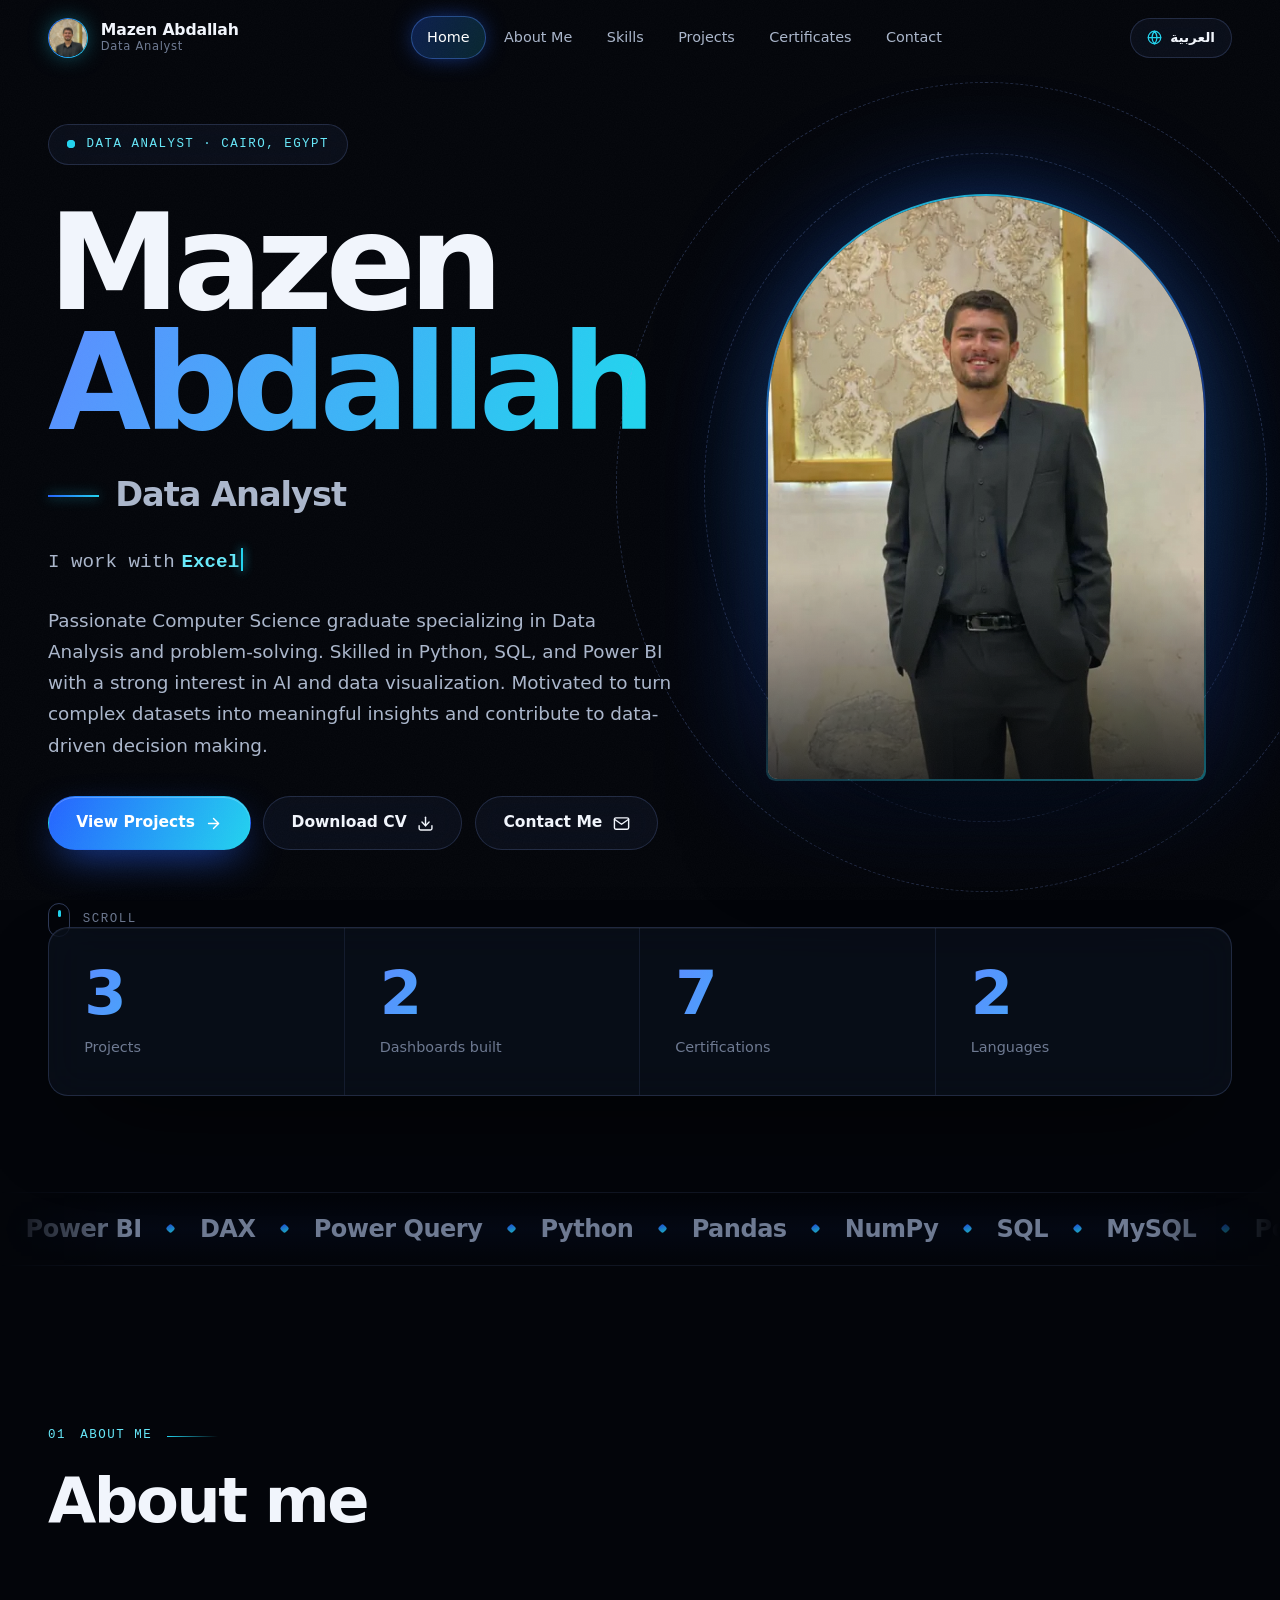
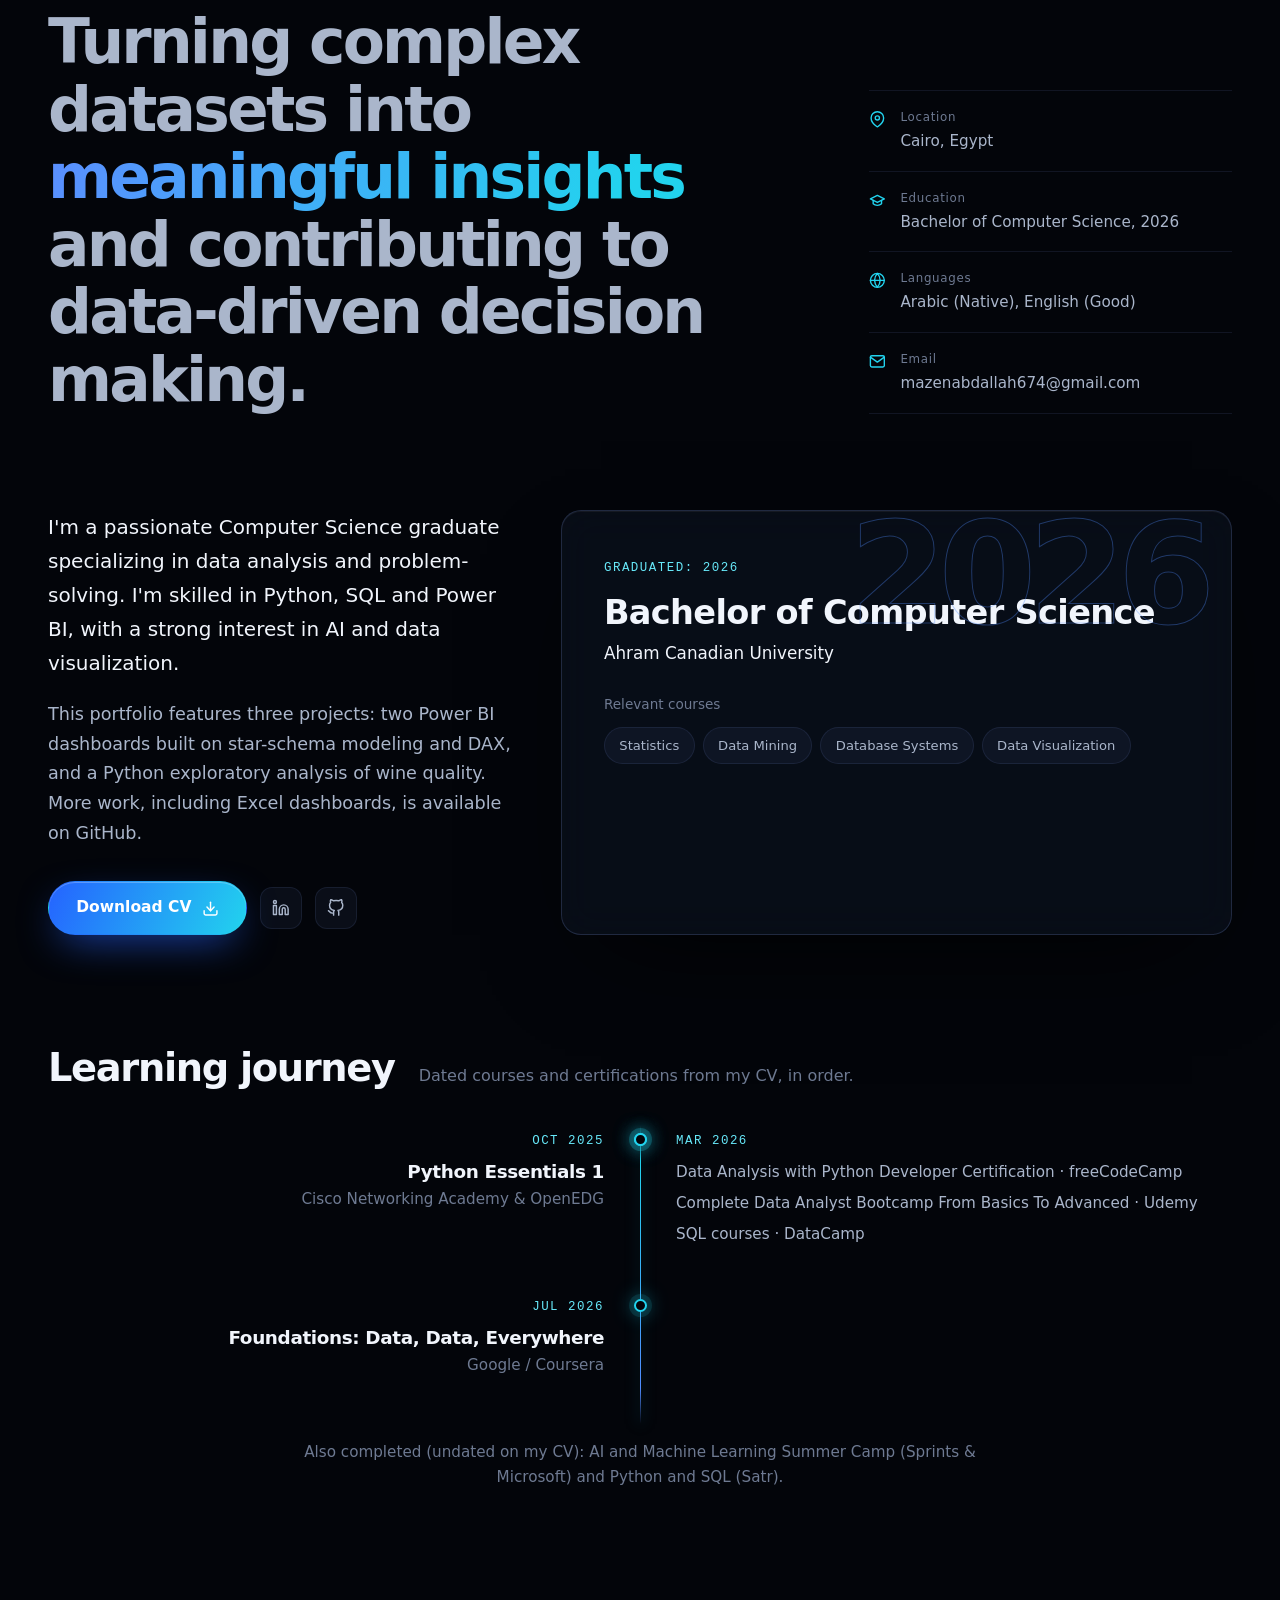
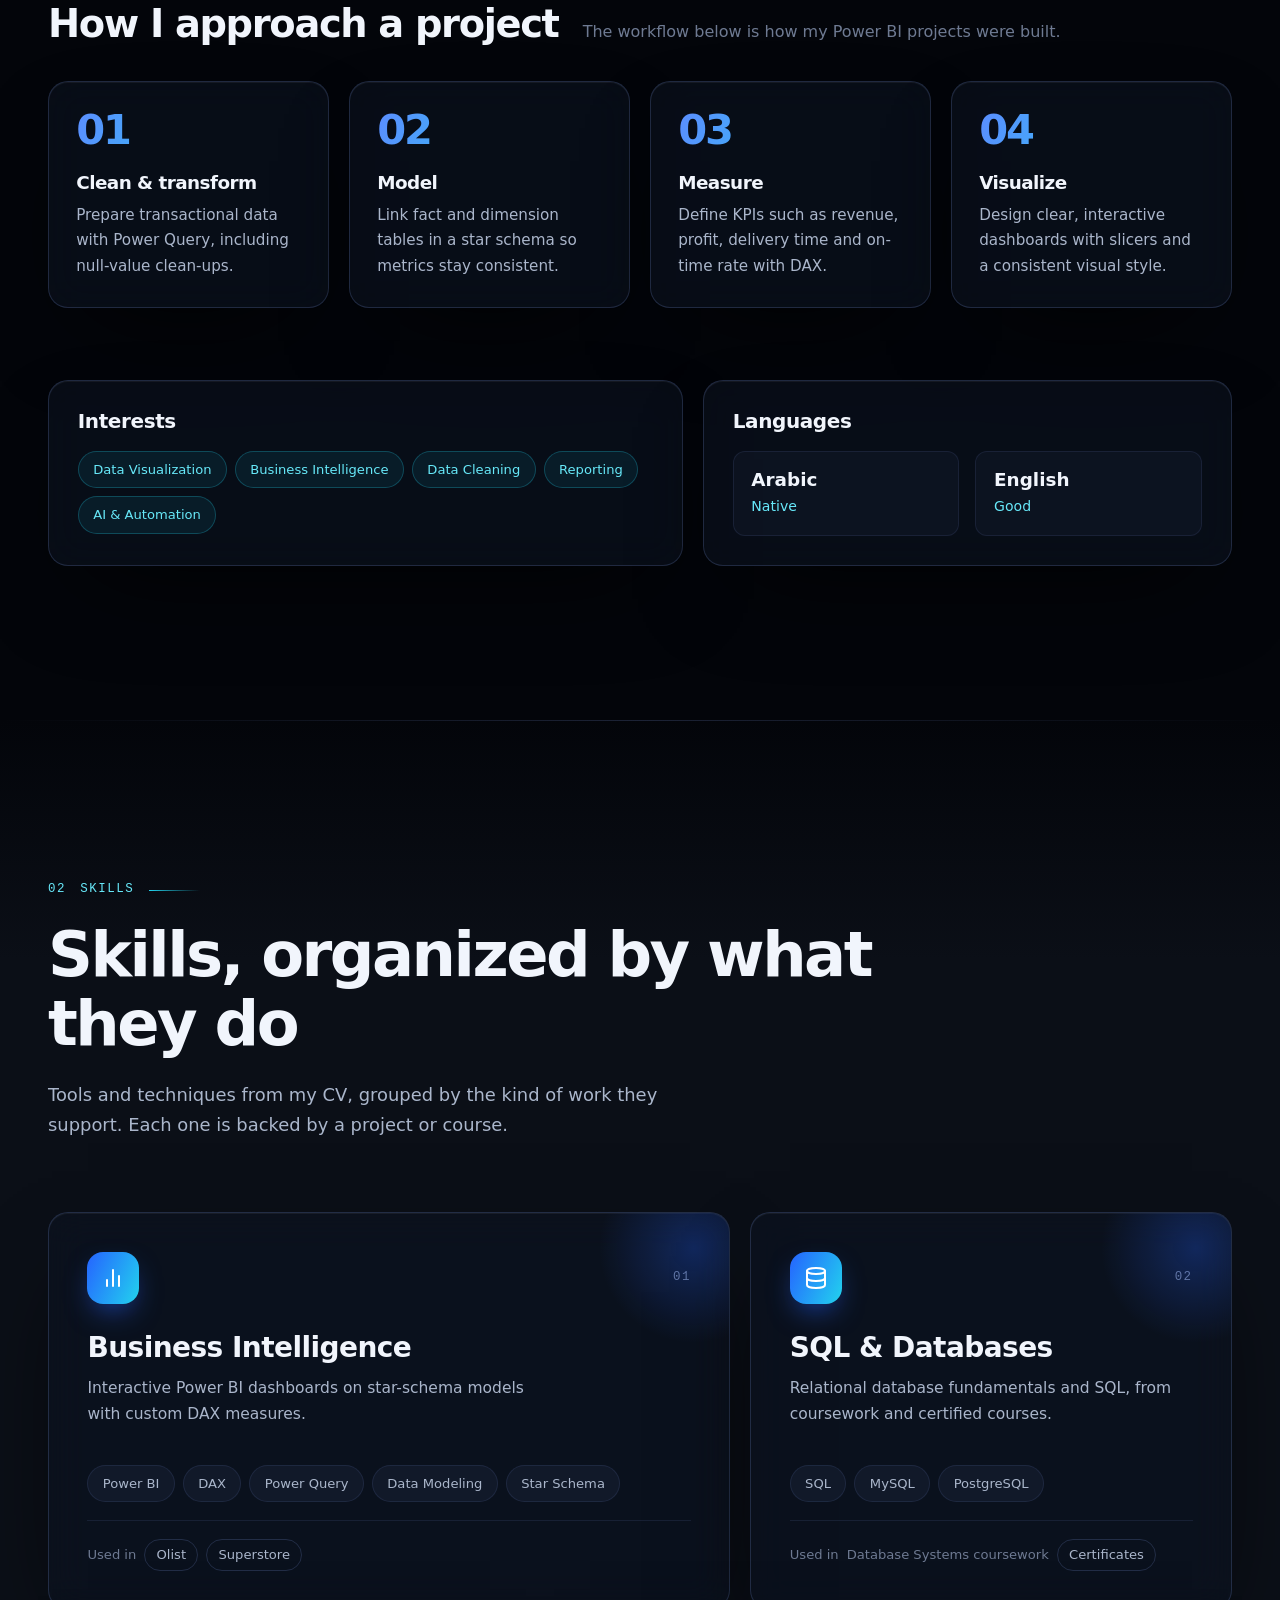
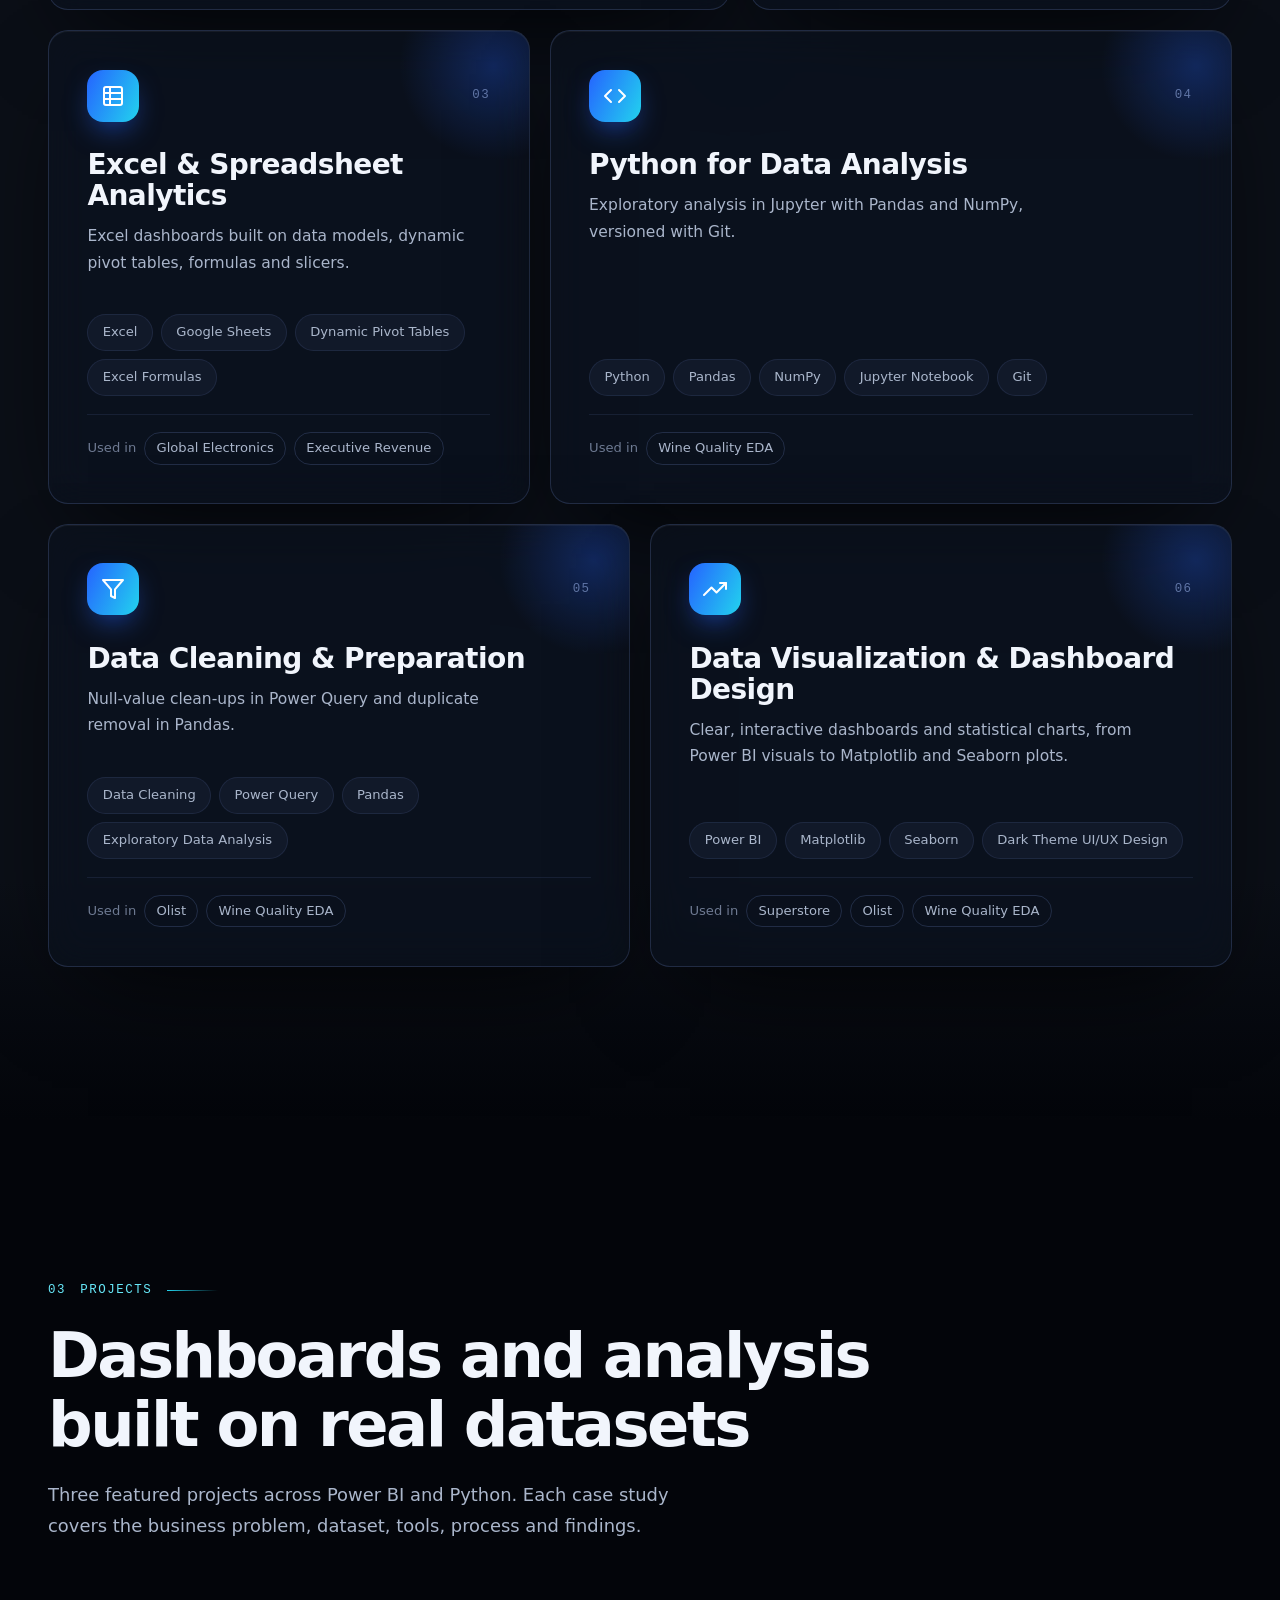
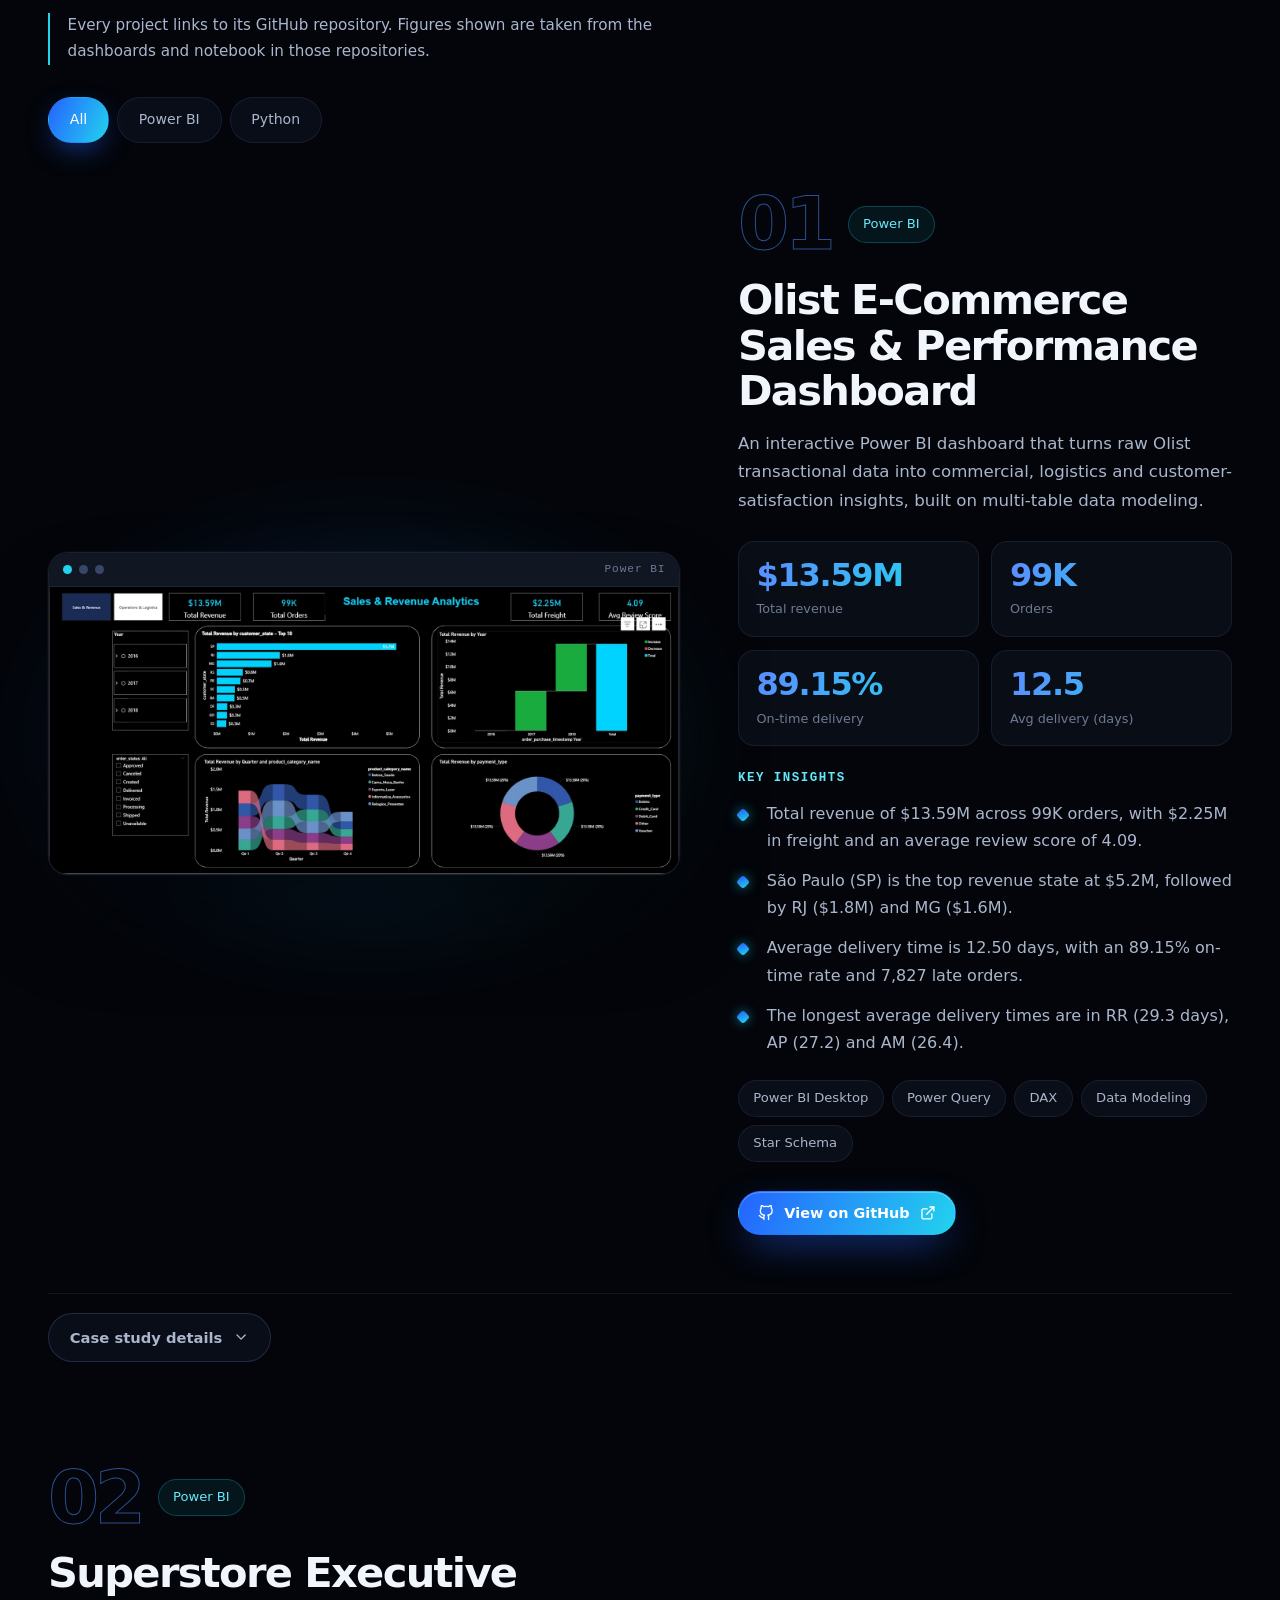
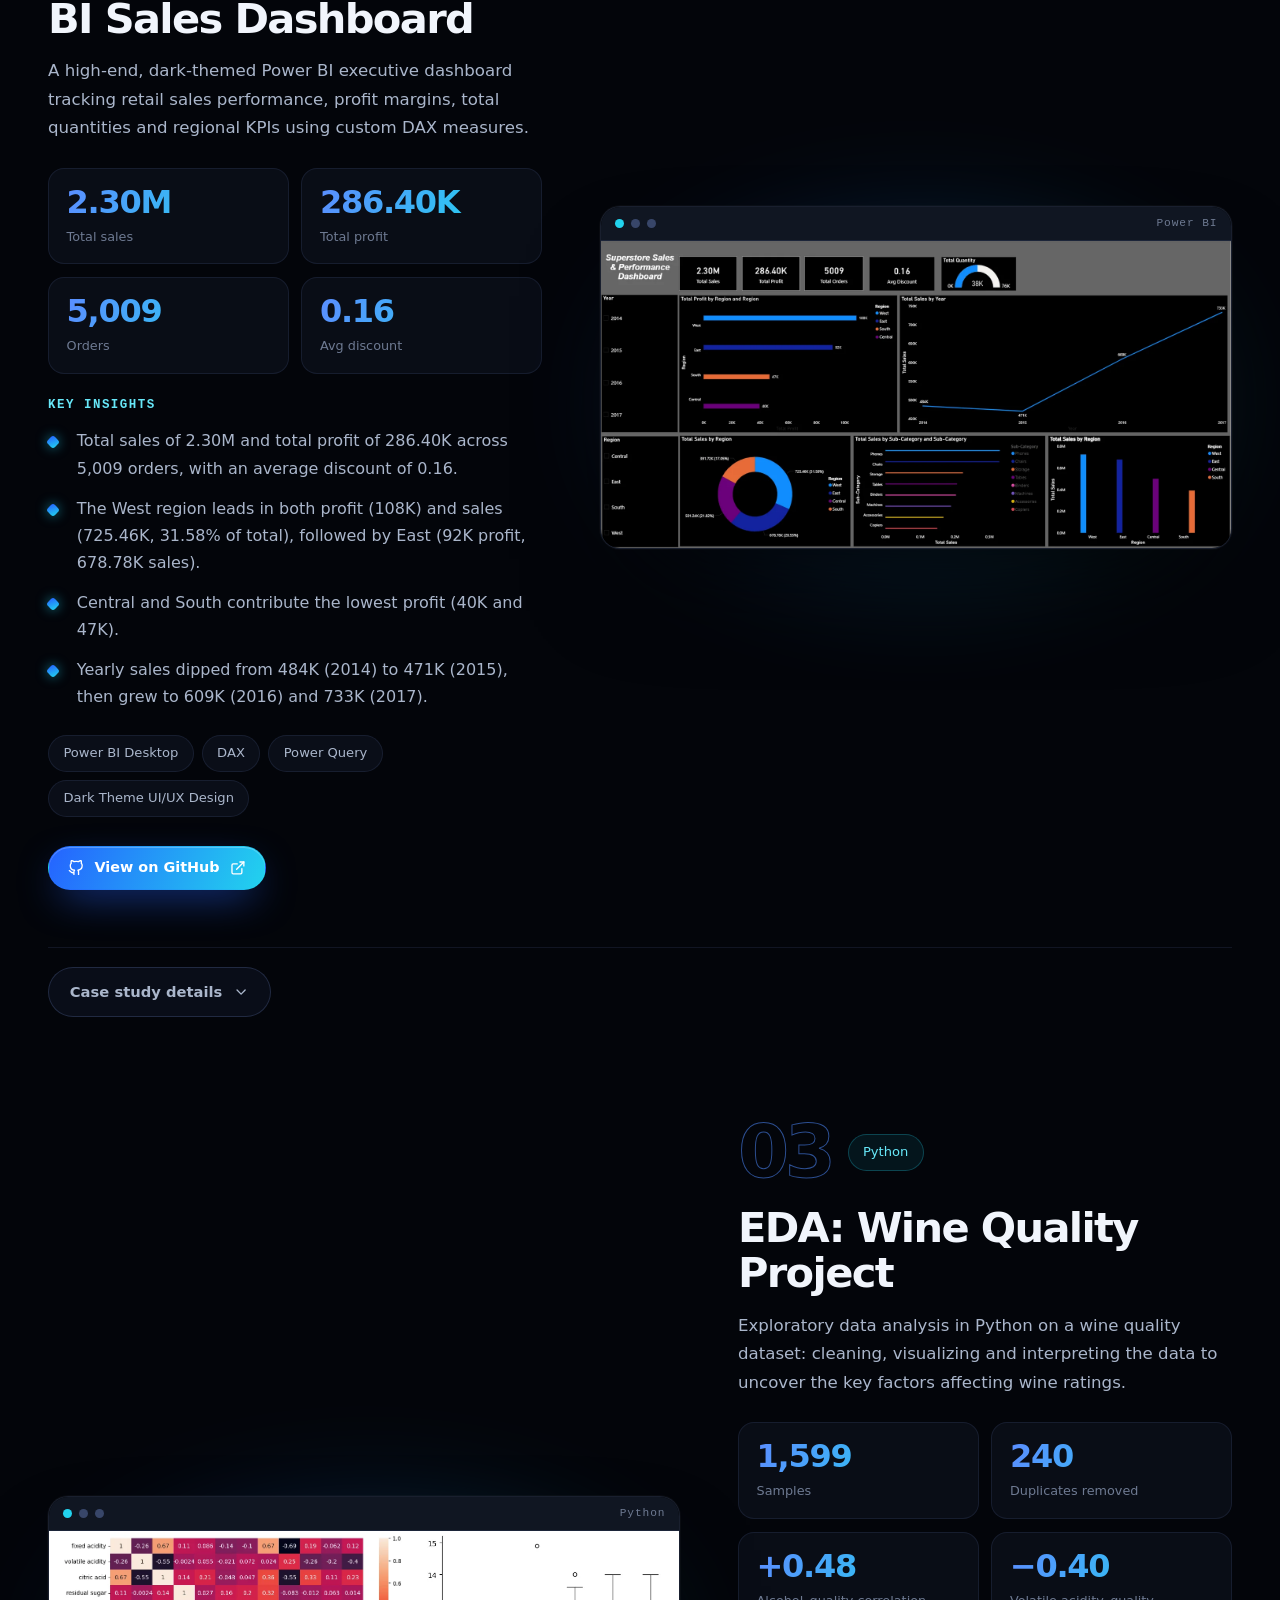
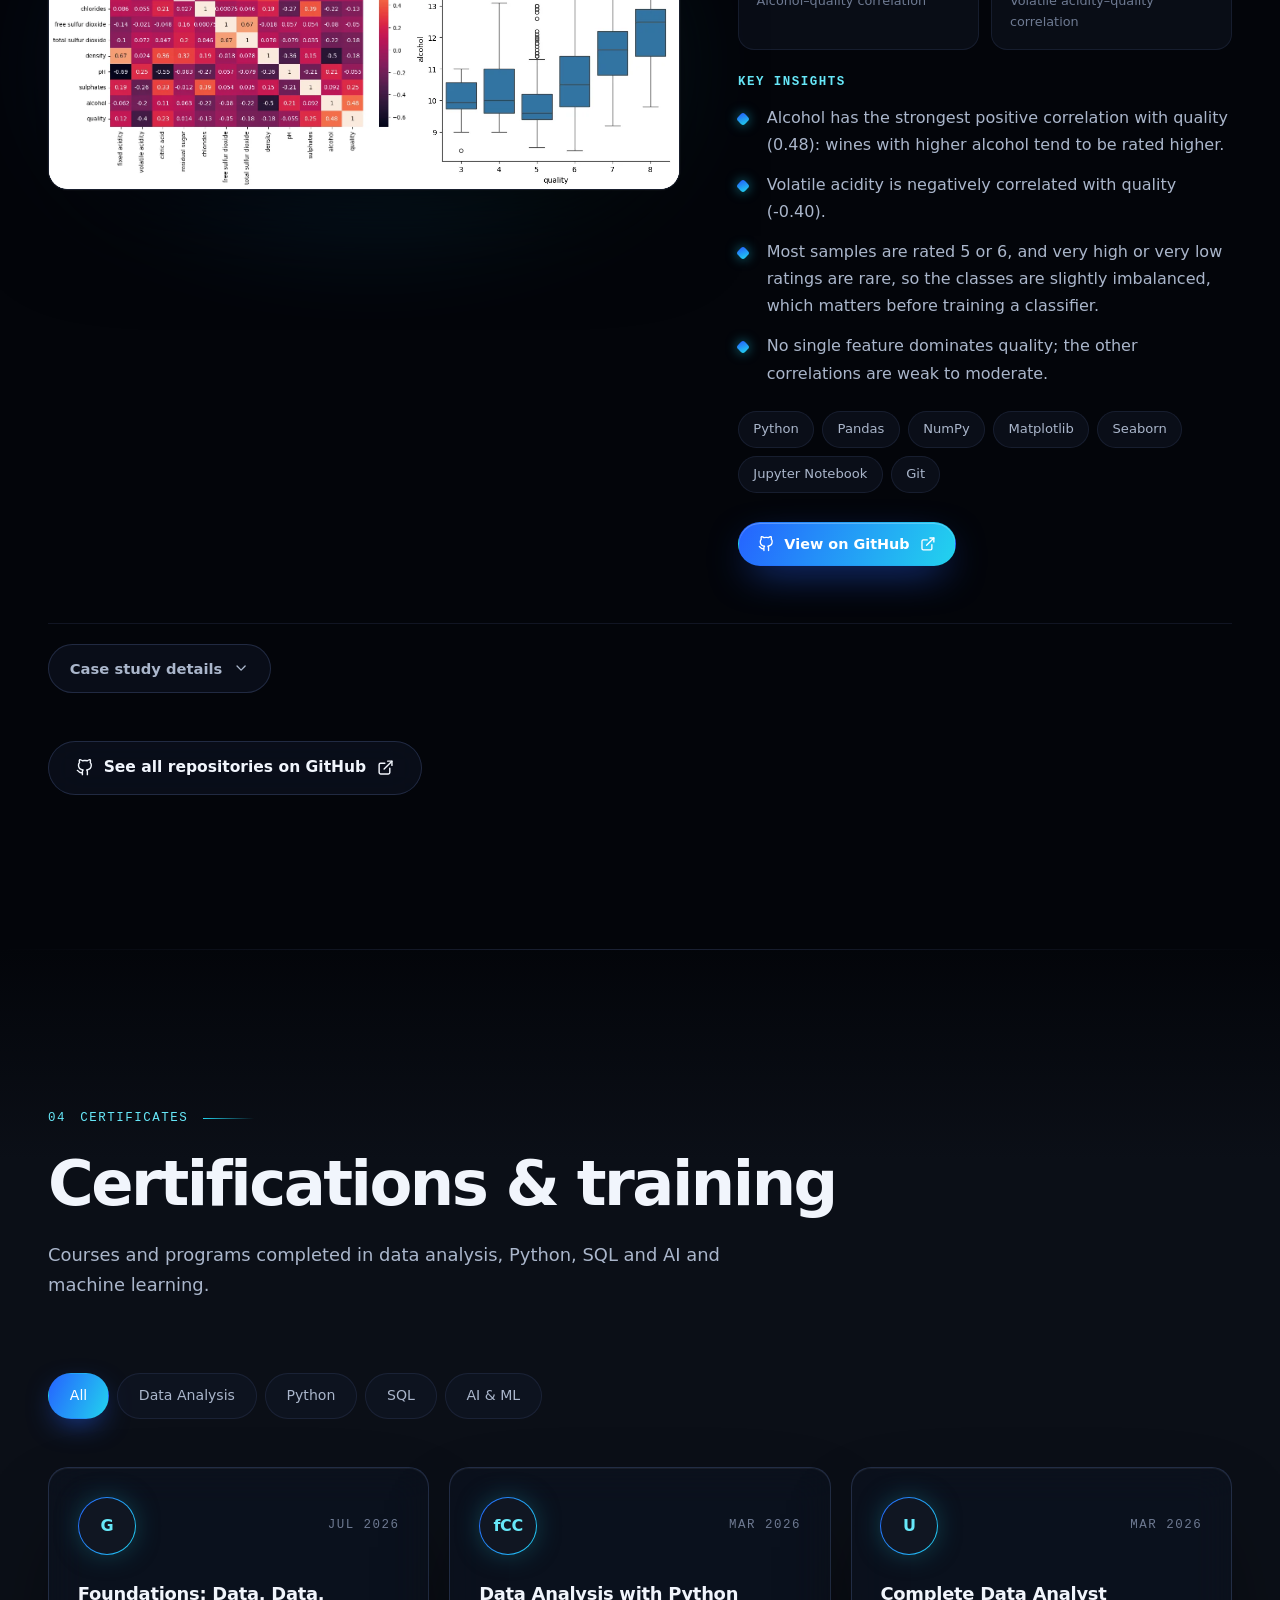
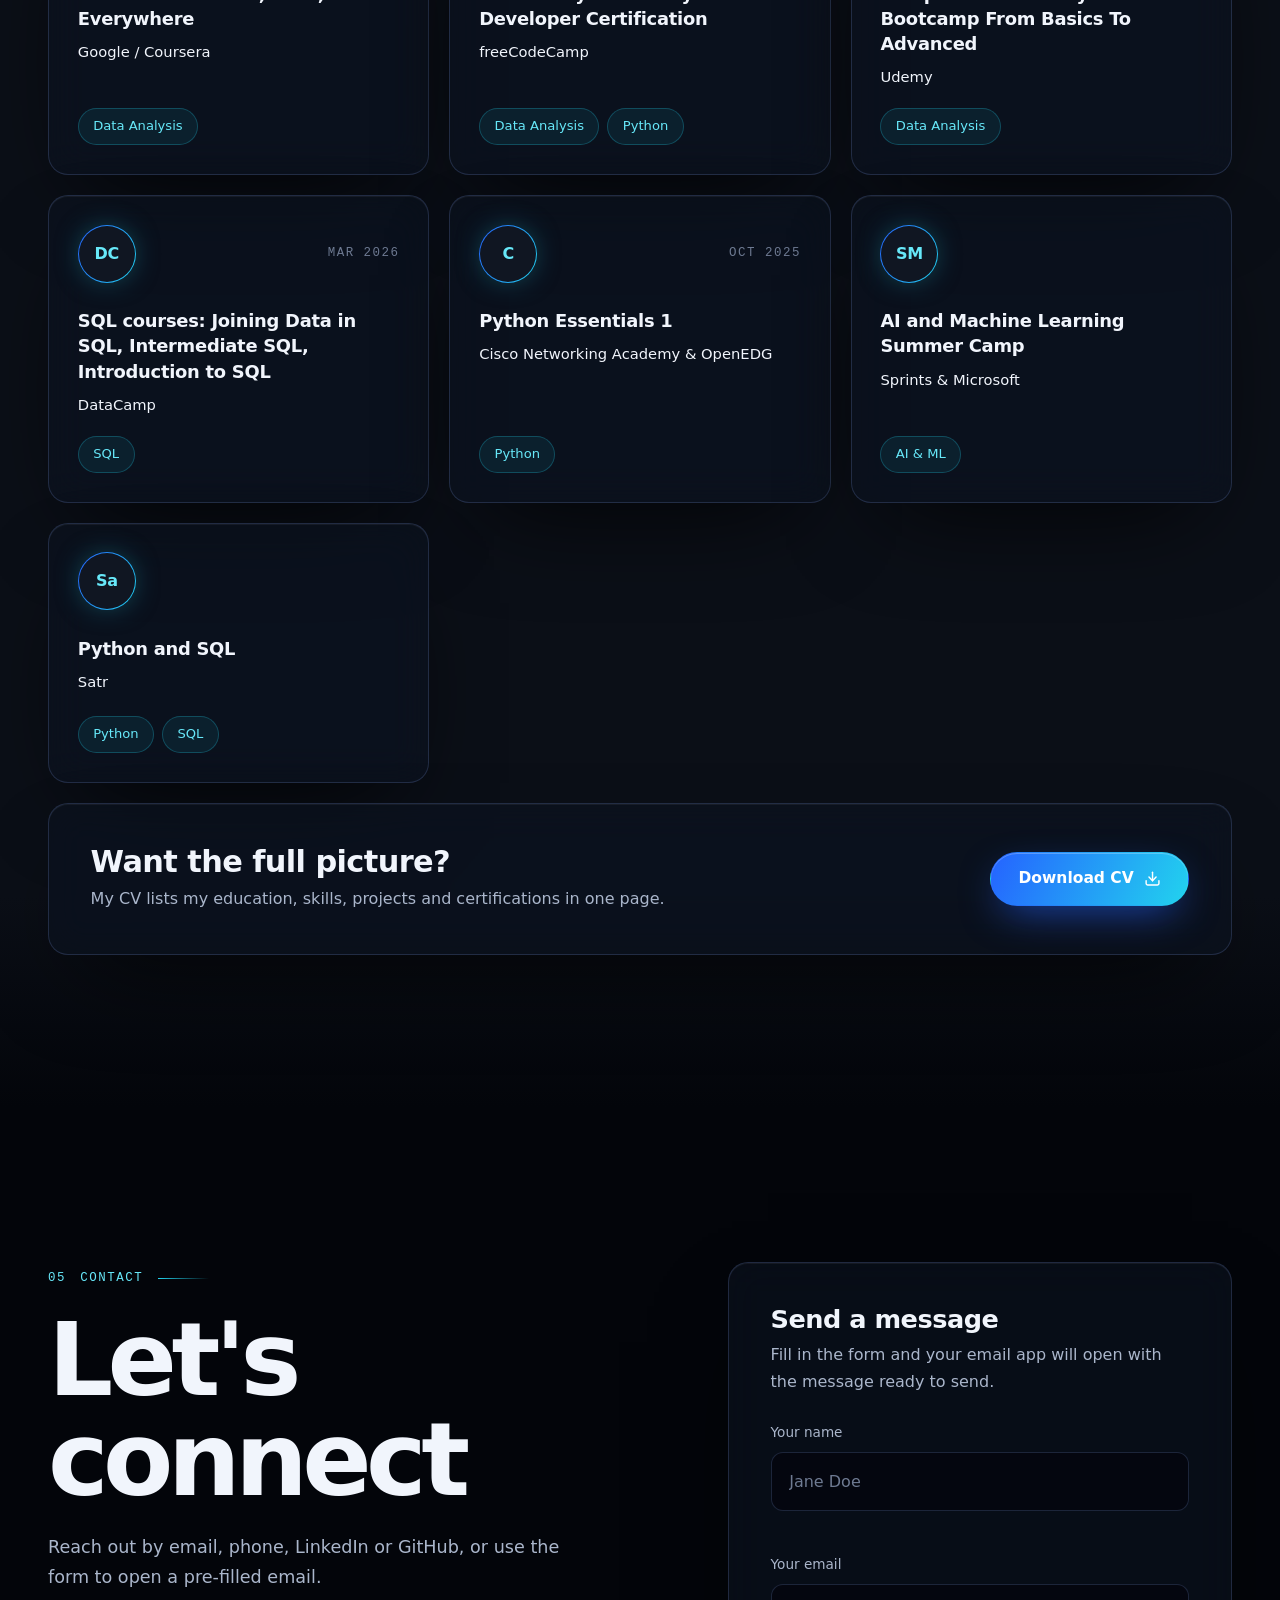
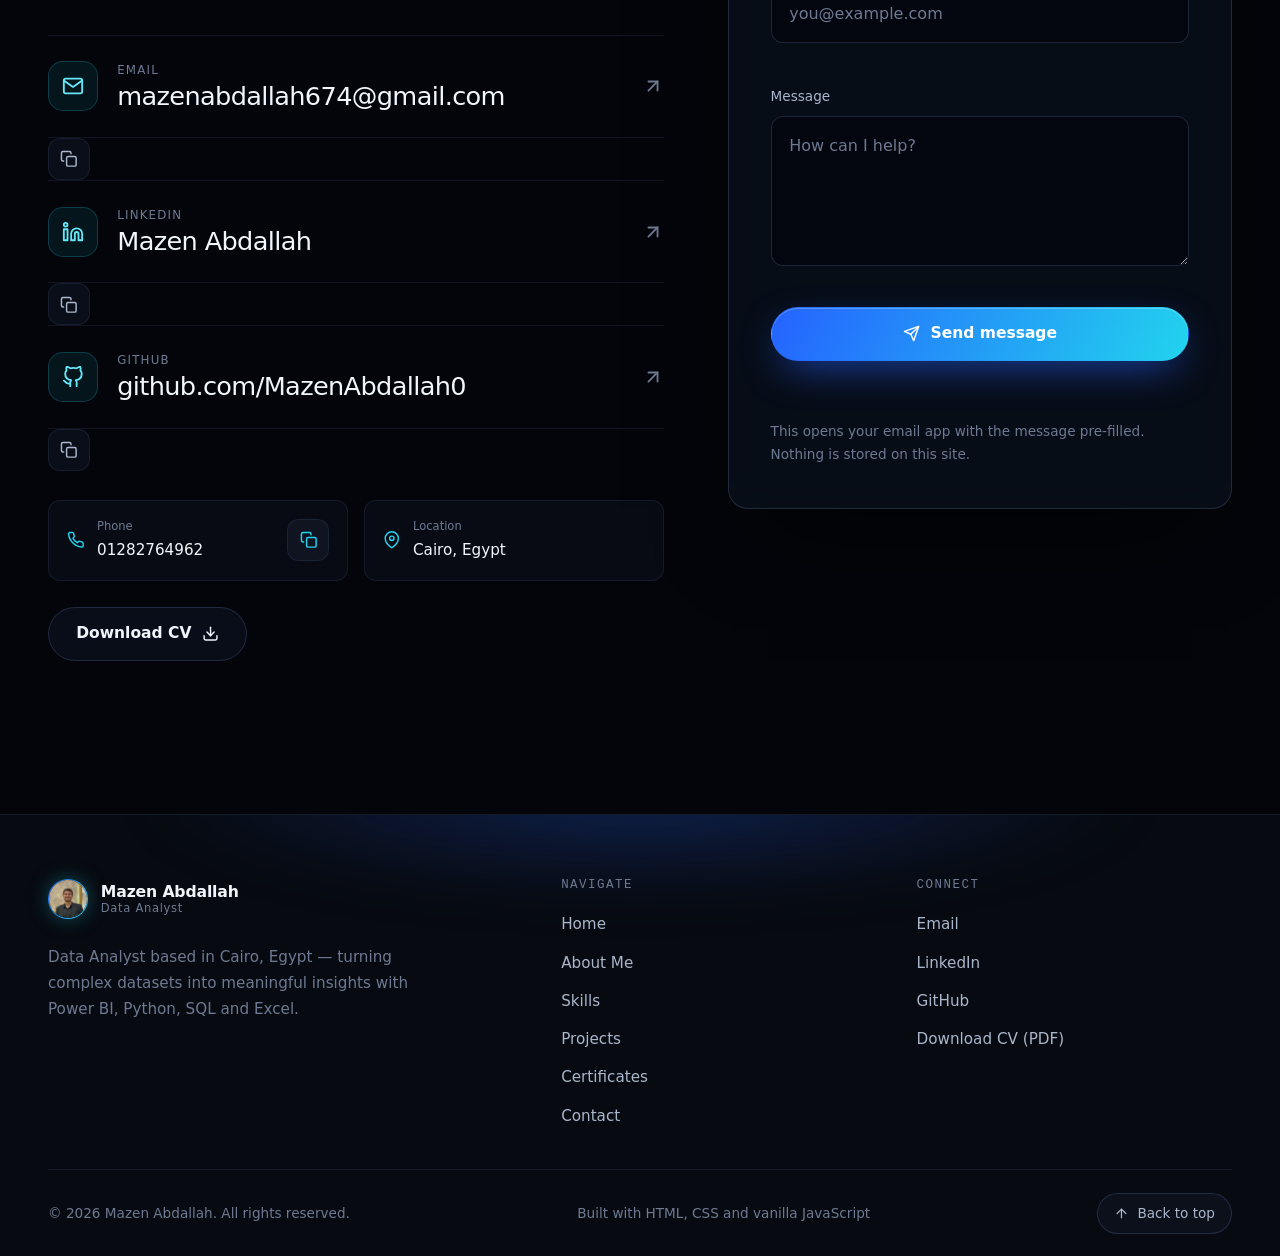
==== commit 802a3b7a: "Add files via upload" ====
--- a/index.html
+++ b/index.html
@@ -102,8 +102,8 @@
 
 <div class="strip-wrap"><div class="container">
   <div class="glass stats-strip reveal">
-    <div class="stat"><span class="stat-num" data-count="5">5</span><span class="stat-label" data-i18n="home.stat.projects">Projects</span></div>
-    <div class="stat"><span class="stat-num" data-count="4">4</span><span class="stat-label" data-i18n="home.stat.dashboards">Dashboards built</span></div>
+    <div class="stat"><span class="stat-num" data-count="3">3</span><span class="stat-label" data-i18n="home.stat.projects">Projects</span></div>
+    <div class="stat"><span class="stat-num" data-count="2">2</span><span class="stat-label" data-i18n="home.stat.dashboards">Dashboards built</span></div>
     <div class="stat"><span class="stat-num" data-count="7">7</span><span class="stat-label" data-i18n="home.stat.certs">Certifications</span></div>
     <div class="stat"><span class="stat-num" data-count="2">2</span><span class="stat-label" data-i18n="home.stat.langs">Languages</span></div>
   </div>
@@ -130,7 +130,7 @@
     <div class="about-body">
       <div class="story reveal">
         <p data-i18n="about.story.1">I'm a passionate Computer Science graduate specializing in data analysis and problem-solving. I'm skilled in Python, SQL and Power BI, with a strong interest in AI and data visualization.</p>
-        <p data-i18n="about.story.3">This portfolio covers five projects: two Power BI dashboards built on star-schema modeling and DAX, two Excel dashboards built on data modeling and dynamic pivot tables, and a Python exploratory analysis of wine quality.</p>
+        <p data-i18n="about.story.3">This portfolio features three projects: two Power BI dashboards built on star-schema modeling and DAX, and a Python exploratory analysis of wine quality. More work, including Excel dashboards, is available on GitHub.</p>
         <div class="btn-row">
           <a class="btn btn-primary" href="assets/docs/Mazen_Abdallah_CV.pdf" download="Mazen_Abdallah_CV.pdf"><span data-i18n="btn.cv">Download CV</span><svg class="ico" aria-hidden="true" focusable="false"><use href="#i-download"/></svg></a>
           <a class="icon-btn" href="https://www.linkedin.com/in/mazen-abdallah-8445172a8/" target="_blank" rel="noopener noreferrer" aria-label="LinkedIn" data-i18n-attr="aria-label:footer.linkedin"><svg class="ico" aria-hidden="true" focusable="false"><use href="#i-linkedin"/></svg></a>
@@ -186,7 +186,7 @@
   <h3 data-i18n="sk.c3.t">Excel &amp; Spreadsheet Analytics</h3>
   <p data-i18n="sk.c3.d">Excel dashboards built on data models, dynamic pivot tables, formulas and slicers.</p>
   <ul class="chips"><li class="chip">Excel</li><li class="chip">Google Sheets</li><li class="chip">Dynamic Pivot Tables</li><li class="chip">Excel Formulas</li></ul>
-  <div class="tile-used"><span data-i18n="sk.used">Used in</span><a href="#global-electronics">Global Electronics</a><a href="#executive-revenue">Executive Revenue</a></div>
+  <div class="tile-used"><span data-i18n="sk.used">Used in</span><a href="https://github.com/MazenAbdallah0/Global-Electronics-Sales-Dashboard" target="_blank" rel="noopener noreferrer">Global Electronics</a><a href="https://github.com/MazenAbdallah0/Executive-Revenue-Sales-Dashboard" target="_blank" rel="noopener noreferrer">Executive Revenue</a></div>
 </article><article class="glass tile s7 reveal" style="--d:0.08s">
   <div class="tile-top"><span class="tile-icon"><svg class="ico" aria-hidden="true" focusable="false"><use href="#i-code"/></svg></span><span class="tile-no mono">04</span></div>
   <h3 data-i18n="sk.c4.t">Python for Data Analysis</h3>
@@ -210,9 +210,9 @@
 </section>
 <section class="section" id="projects">
   <div class="container">
-    <div class="sec-head reveal"><p class="sec-no mono"><span>03</span><span data-i18n="nav.projects">Projects</span></p><h2 data-i18n="projects.title">Dashboards and analysis built on real datasets</h2><p class="lead" data-i18n="projects.lead">Five projects across Power BI, Excel and Python. Each case study covers the business problem, dataset, tools, process and findings.</p></div>
+    <div class="sec-head reveal"><p class="sec-no mono"><span>03</span><span data-i18n="nav.projects">Projects</span></p><h2 data-i18n="projects.title">Dashboards and analysis built on real datasets</h2><p class="lead" data-i18n="projects.lead">Three featured projects across Power BI and Python. Each case study covers the business problem, dataset, tools, process and findings.</p></div>
     <p class="proj-note reveal" data-i18n="projects.note">Every project links to its GitHub repository. Figures shown are taken from the dashboards and notebook in those repositories.</p>
-    <div class="filters reveal" role="group" data-filter-group="#proj-list" aria-label="Filter projects by tool" data-i18n-attr="aria-label:projects.f.aria"><button type="button" class="filter" data-filter="all" aria-pressed="false"><span data-i18n="projects.f.all">All</span></button><button type="button" class="filter" data-filter="powerbi" aria-pressed="false"><span data-i18n="projects.f.powerbi">Power BI</span></button><button type="button" class="filter" data-filter="excel" aria-pressed="false"><span data-i18n="projects.f.excel">Excel</span></button><button type="button" class="filter" data-filter="python" aria-pressed="false"><span data-i18n="projects.f.python">Python</span></button></div>
+    <div class="filters reveal" role="group" data-filter-group="#proj-list" aria-label="Filter projects by tool" data-i18n-attr="aria-label:projects.f.aria"><button type="button" class="filter" data-filter="all" aria-pressed="false"><span data-i18n="projects.f.all">All</span></button><button type="button" class="filter" data-filter="powerbi" aria-pressed="false"><span data-i18n="projects.f.powerbi">Power BI</span></button><button type="button" class="filter" data-filter="python" aria-pressed="false"><span data-i18n="projects.f.python">Python</span></button></div>
     <div class="proj-list" id="proj-list" data-alternate>
 <article class="proj" id="olist" data-filter-item data-tags="powerbi">
   <div class="proj-visual reveal" data-tilt="4"><div class="frame" data-tilt-target><div class="frame-bar"><i></i><i></i><i></i><span>Power BI</span></div><button type="button" class="shot" data-lightbox data-group="olist"><img src="assets/img/projects/olist-sales.webp" width="1600" height="728" loading="lazy" decoding="async" alt="Olist dashboard page 1: Sales and Revenue Analytics with revenue by state, revenue by year, quarterly category performance and payment methods" data-i18n-attr="alt:proj.olist.alt1"><span class="shot-hint"><svg class="ico" aria-hidden="true" focusable="false"><use href="#i-expand"/></svg><span data-i18n="projects.open.shot">Open screenshot</span></span></button></div></div>
@@ -292,58 +292,9 @@
     </div>
   </details>
 </article>
-<article class="proj alt" id="global-electronics" data-filter-item data-tags="excel">
-  <div class="proj-visual reveal" data-tilt="4"><div class="frame" data-tilt-target><div class="frame-bar"><i></i><i></i><i></i><span>Excel</span></div><div class="frame-art" aria-hidden="true"><span class="badge mono"><svg class="ico" aria-hidden="true" focusable="false"><use href="#i-grid"/></svg>Excel</span><div class="bars"><b style="--h:34%"></b><b style="--h:52%"></b><b style="--h:44%"></b><b style="--h:68%"></b><b style="--h:58%"></b><b style="--h:80%"></b><b style="--h:70%"></b></div></div></div><p class="art-cap" data-i18n="proj.art.cap">Excel workbook, available in the GitHub repository. No dashboard screenshot has been published yet.</p></div>
-  <div class="proj-info reveal" style="--d:.08s">
-    <div class="proj-meta"><span class="proj-no" aria-hidden="true">04</span><span class="chip chip-blue">Excel</span></div>
-    <h3 data-i18n="proj.gec.title">Global Electronics Sales &amp; Retail Performance Dashboard</h3>
-    <p data-i18n="proj.gec.overview">An interactive retail sales performance dashboard built with Excel and data modeling, integrating global sales, customers, products and exchange-rate datasets to analyze revenue trends, order quantities and store profitability.</p>
-    
-    <h4 class="insights-h mono" data-i18n="pr.insights">Key insights</h4>
-    <ul class="check-list"><li data-i18n="proj.gec.f1">Integrates sales, products, store metrics and exchange rates across multiple regions in one model.</li><li data-i18n="proj.gec.f2">Analyzes revenue trends, order quantities and regional profitability.</li><li data-i18n="proj.gec.f3">Dynamic slicers allow seamless exploration of the data.</li></ul>
-    <ul class="chips"><li class="chip">Microsoft Excel</li><li class="chip">Power Query</li><li class="chip">Data Modeling</li><li class="chip">Dynamic Pivot Tables</li><li class="chip">Excel Formulas</li></ul>
-    <div class="proj-actions">
-      <a class="btn btn-primary btn-sm" href="https://github.com/MazenAbdallah0/Global-Electronics-Sales-Dashboard" target="_blank" rel="noopener noreferrer"><svg class="ico" aria-hidden="true" focusable="false"><use href="#i-github"/></svg><span data-i18n="btn.github">View on GitHub</span><svg class="ico" aria-hidden="true" focusable="false"><use href="#i-external"/></svg></a>
-    </div>
-  </div>
-  <details class="proj-more">
-    <summary><span data-i18n="btn.case">Case study details</span><svg class="ico" aria-hidden="true" focusable="false"><use href="#i-chev-down"/></svg></summary>
-    <div class="proj-more-body">
-      <div><dl class="dl-block">
-        <dt data-i18n="projects.l.problem">Business problem</dt><dd data-i18n="proj.gec.problem">Understand revenue trends, order quantities and regional store profitability across a global electronics retailer.</dd>
-        <dt data-i18n="projects.l.dataset">Dataset</dt><dd data-i18n="proj.gec.dataset">Global Electronics Retailer dataset: Sales, Customers, Products, Stores and Exchange Rates tables, with a data dictionary.</dd>
-      </dl></div>
-      <div><dl class="dl-block"><dt data-i18n="projects.l.process">Analysis process</dt><dd><ol class="step-list"><li data-i18n="proj.gec.p1">Imported and cleaned the source tables with Power Query.</li><li data-i18n="proj.gec.p2">Built a data model linking sales, customers, products, stores and exchange rates.</li><li data-i18n="proj.gec.p3">Created dynamic pivot tables and Excel formulas for revenue, quantity and profitability metrics.</li><li data-i18n="proj.gec.p4">Added dynamic slicers so the dashboard can be filtered interactively.</li></ol></dd></dl></div>
-      <div><p class="note" data-i18n="projects.note.workbook">Detailed figures are inside the Excel workbook in the GitHub repository.</p></div>
-    </div>
-  </details>
-</article>
-<article class="proj" id="executive-revenue" data-filter-item data-tags="excel">
-  <div class="proj-visual reveal" data-tilt="4"><div class="frame" data-tilt-target><div class="frame-bar"><i></i><i></i><i></i><span>Excel</span></div><div class="frame-art" aria-hidden="true"><span class="badge mono"><svg class="ico" aria-hidden="true" focusable="false"><use href="#i-grid"/></svg>Excel</span><div class="bars"><b style="--h:48%"></b><b style="--h:40%"></b><b style="--h:62%"></b><b style="--h:56%"></b><b style="--h:74%"></b><b style="--h:66%"></b><b style="--h:86%"></b></div></div></div><p class="art-cap" data-i18n="proj.art.cap">Excel workbook, available in the GitHub repository. No dashboard screenshot has been published yet.</p></div>
-  <div class="proj-info reveal" style="--d:.08s">
-    <div class="proj-meta"><span class="proj-no" aria-hidden="true">05</span><span class="chip chip-blue">Excel</span></div>
-    <h3 data-i18n="proj.exec.title">Executive Revenue &amp; Sales Performance Dashboard</h3>
-    <p data-i18n="proj.exec.overview">An executive-level sales performance dashboard built in Microsoft Excel. It analyzes multi-year retail data and uses dynamic KPIs with a streamlined UX/UI layout to track store performance and operational metrics.</p>
-    
-    <h4 class="insights-h mono" data-i18n="pr.insights">Key insights</h4>
-    <ul class="check-list"><li data-i18n="proj.exec.f1">Evaluates multi-year retail revenue and overall sales growth.</li><li data-i18n="proj.exec.f2">Dynamic KPIs track store-level operational metrics and revenue targets.</li><li data-i18n="proj.exec.f3">A streamlined layout supports quick executive insights and decision-making.</li></ul>
-    <ul class="chips"><li class="chip">Microsoft Excel</li><li class="chip">Data Modeling</li><li class="chip">Advanced Pivot Tables</li><li class="chip">Dynamic KPIs</li><li class="chip">Data Visualization</li><li class="chip">UX/UI Design</li></ul>
-    <div class="proj-actions">
-      <a class="btn btn-primary btn-sm" href="https://github.com/MazenAbdallah0/Executive-Revenue-Sales-Dashboard" target="_blank" rel="noopener noreferrer"><svg class="ico" aria-hidden="true" focusable="false"><use href="#i-github"/></svg><span data-i18n="btn.github">View on GitHub</span><svg class="ico" aria-hidden="true" focusable="false"><use href="#i-external"/></svg></a>
-    </div>
-  </div>
-  <details class="proj-more">
-    <summary><span data-i18n="btn.case">Case study details</span><svg class="ico" aria-hidden="true" focusable="false"><use href="#i-chev-down"/></svg></summary>
-    <div class="proj-more-body">
-      <div><dl class="dl-block">
-        <dt data-i18n="projects.l.problem">Business problem</dt><dd data-i18n="proj.exec.problem">Give executives a quick, readable view of overall revenue, sales growth, store-level performance and revenue targets.</dd>
-        <dt data-i18n="projects.l.dataset">Dataset</dt><dd data-i18n="proj.exec.dataset">Multi-year sales dataset (car_data.csv in the repository) with dealer, region, model and price fields.</dd>
-      </dl></div>
-      <div><dl class="dl-block"><dt data-i18n="projects.l.process">Analysis process</dt><dd><ol class="step-list"><li data-i18n="proj.exec.p1">Prepared the multi-year dataset and built a data model in Excel.</li><li data-i18n="proj.exec.p2">Built advanced pivot tables and Excel formulas for revenue and operational metrics.</li><li data-i18n="proj.exec.p3">Created dynamic KPIs for store-level metrics and revenue targets.</li><li data-i18n="proj.exec.p4">Designed a streamlined UX/UI layout for quick executive insights and decision-making.</li></ol></dd></dl></div>
-      <div><p class="note" data-i18n="projects.note.workbook">Detailed figures are inside the Excel workbook in the GitHub repository.</p></div>
-    </div>
-  </details>
-</article>
+    </div>
+    <div class="btn-row reveal" style="margin-top:3rem">
+      <a class="btn btn-glass" href="https://github.com/MazenAbdallah0?tab=repositories" target="_blank" rel="noopener noreferrer"><svg class="ico" aria-hidden="true" focusable="false"><use href="#i-github"/></svg><span data-i18n="projects.more">See all repositories on GitHub</span><svg class="ico" aria-hidden="true" focusable="false"><use href="#i-external"/></svg></a>
     </div>
   </div>
 </section>
